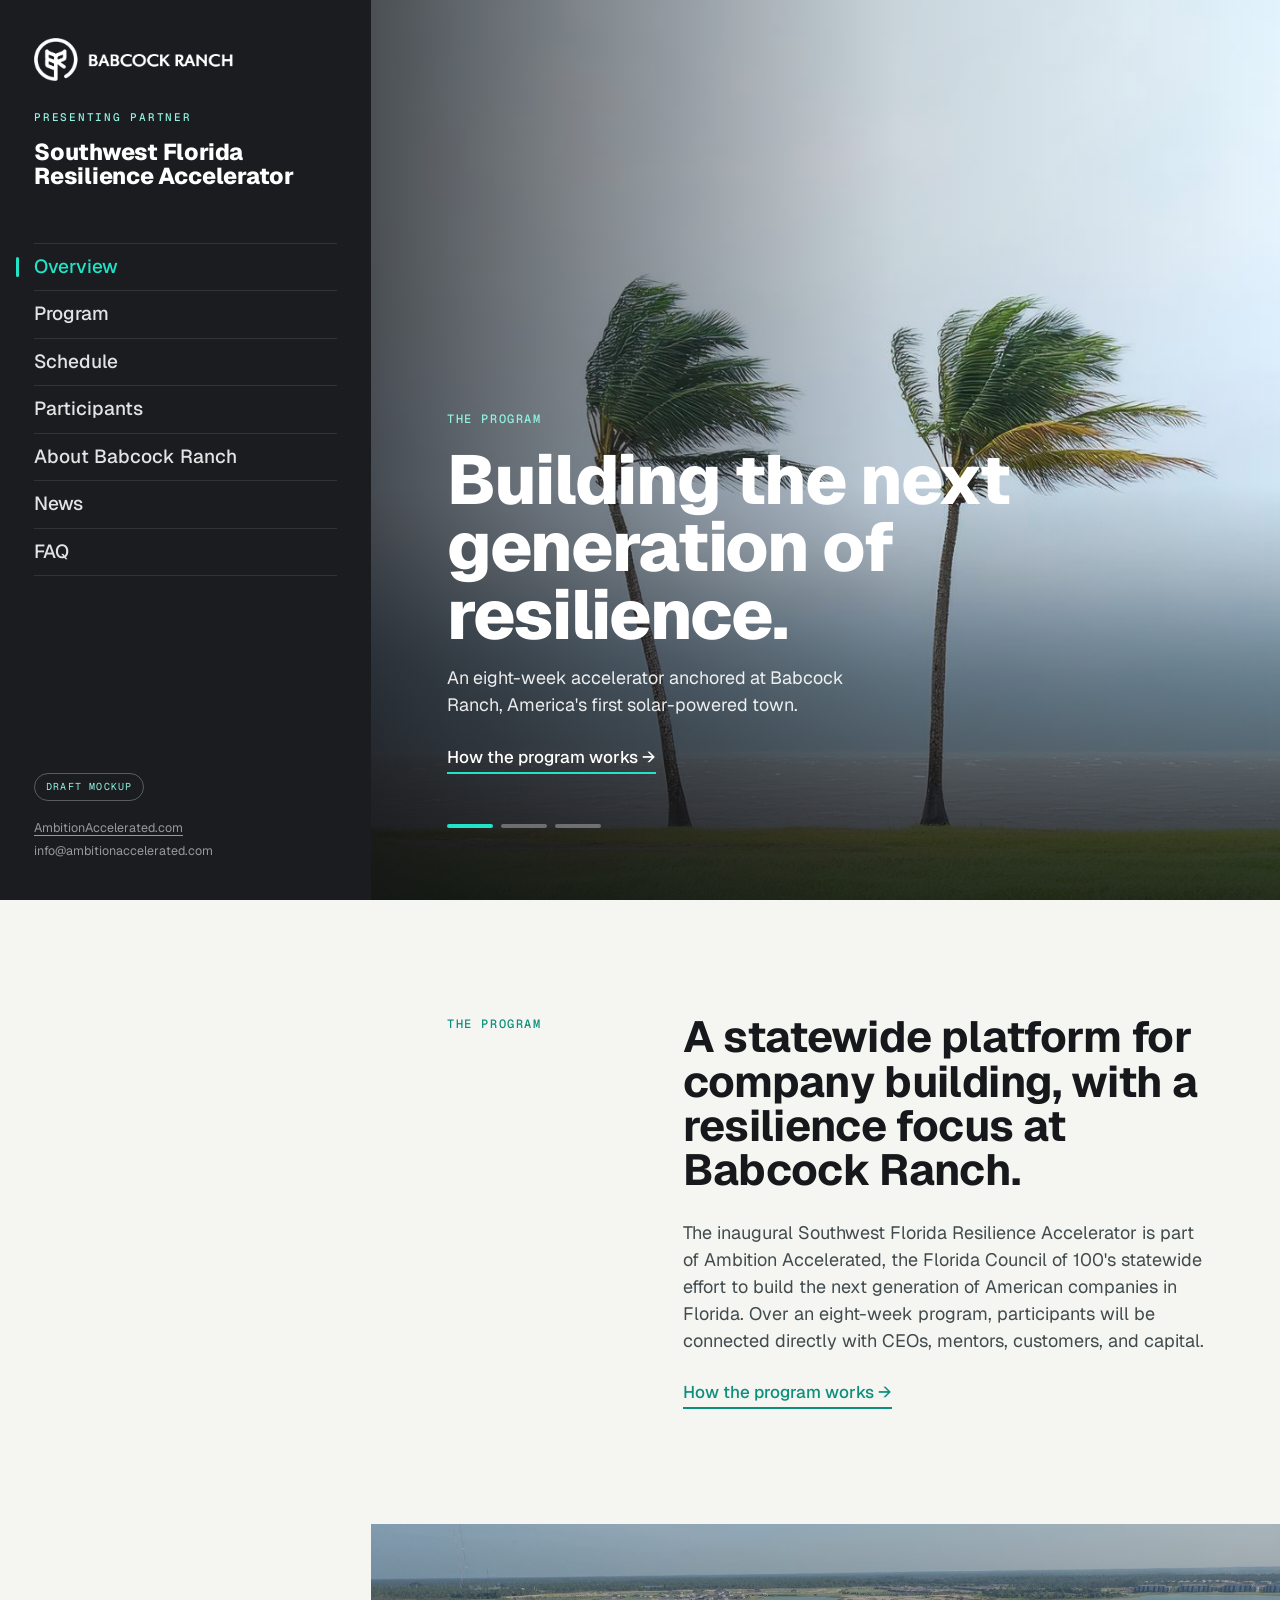
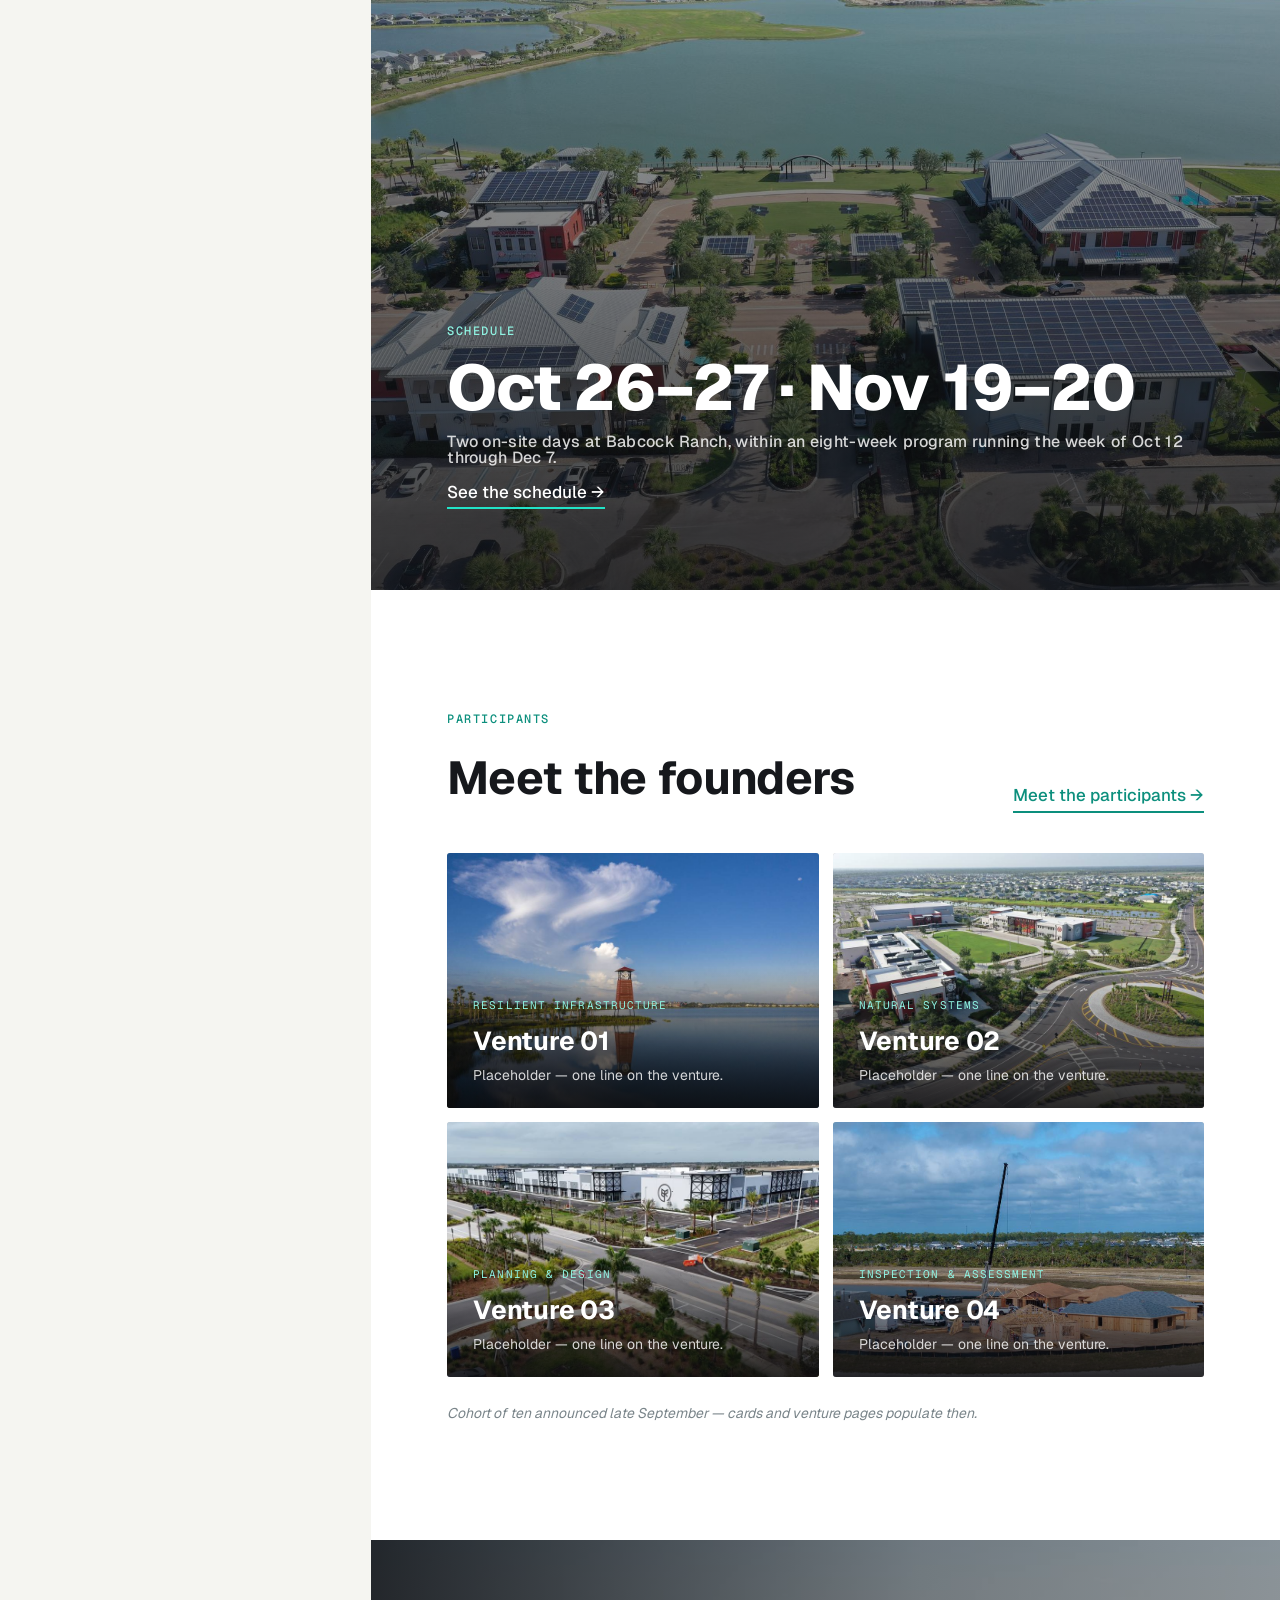
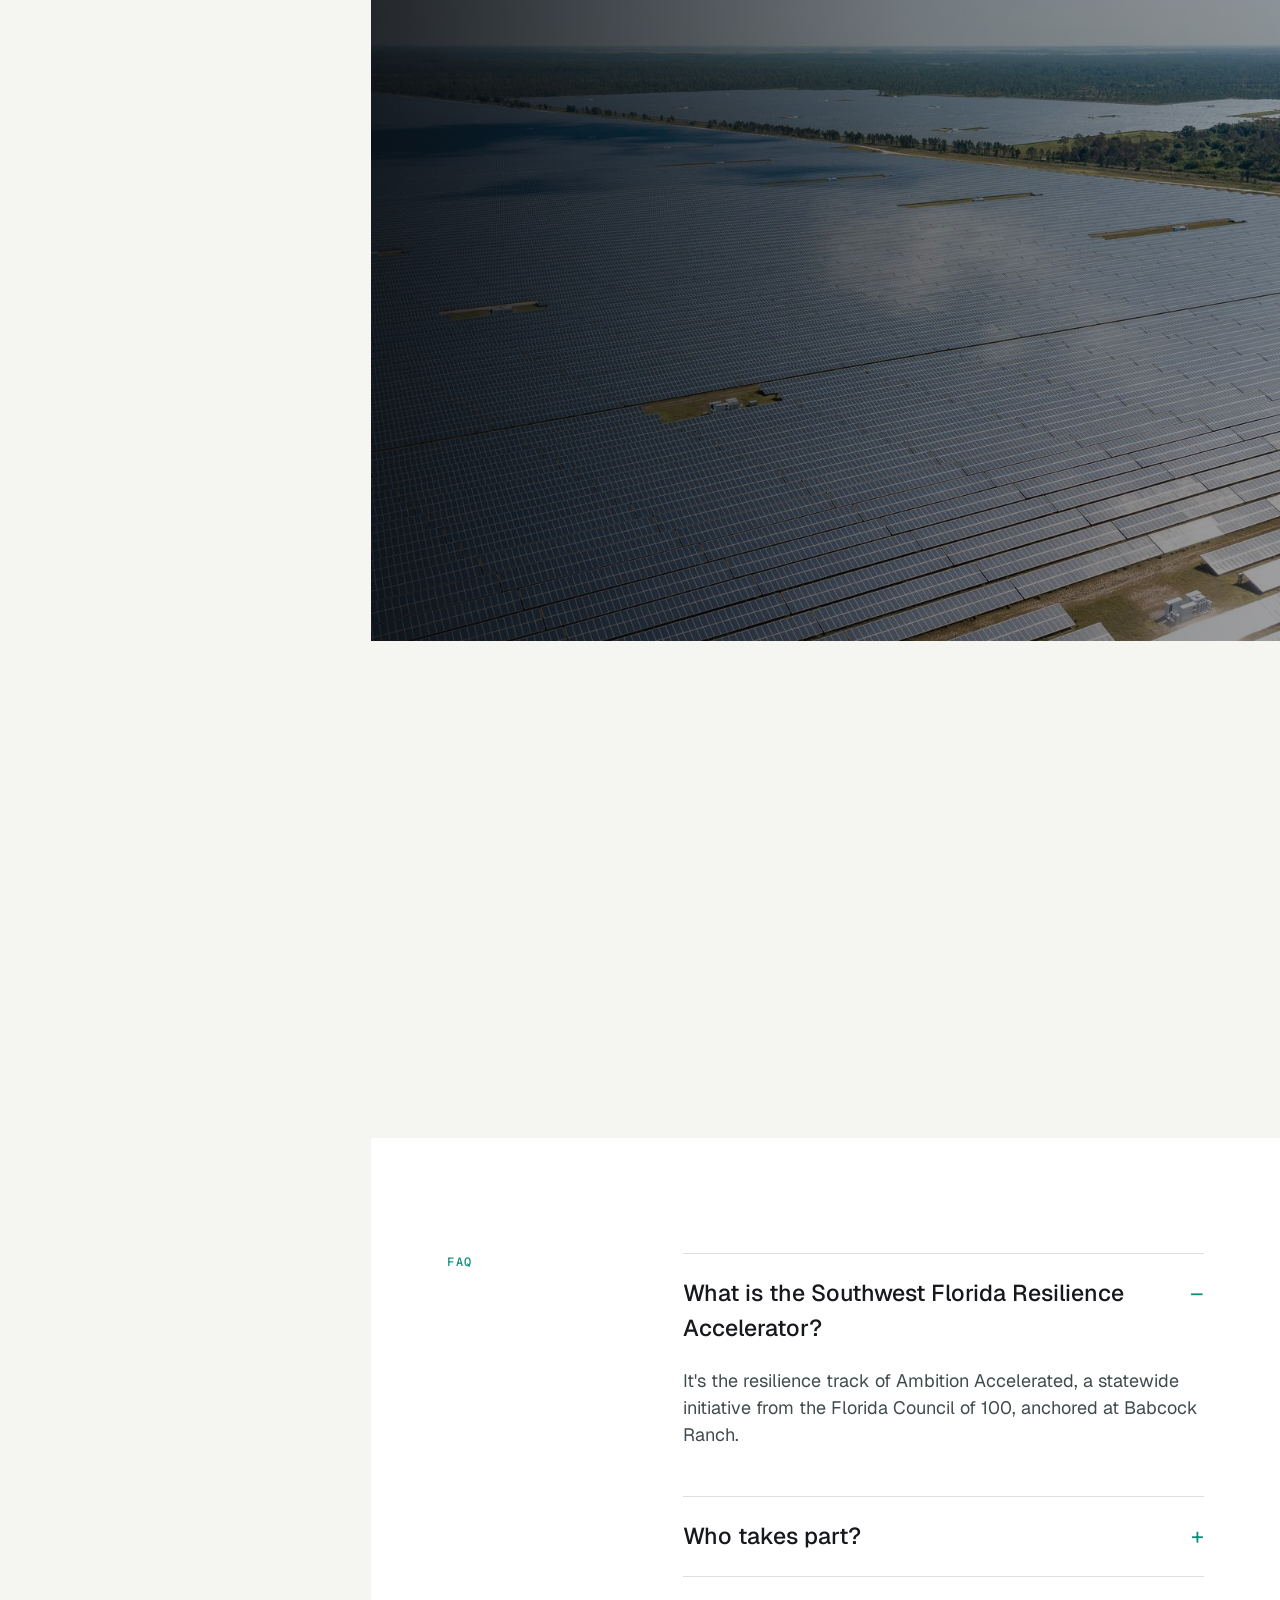
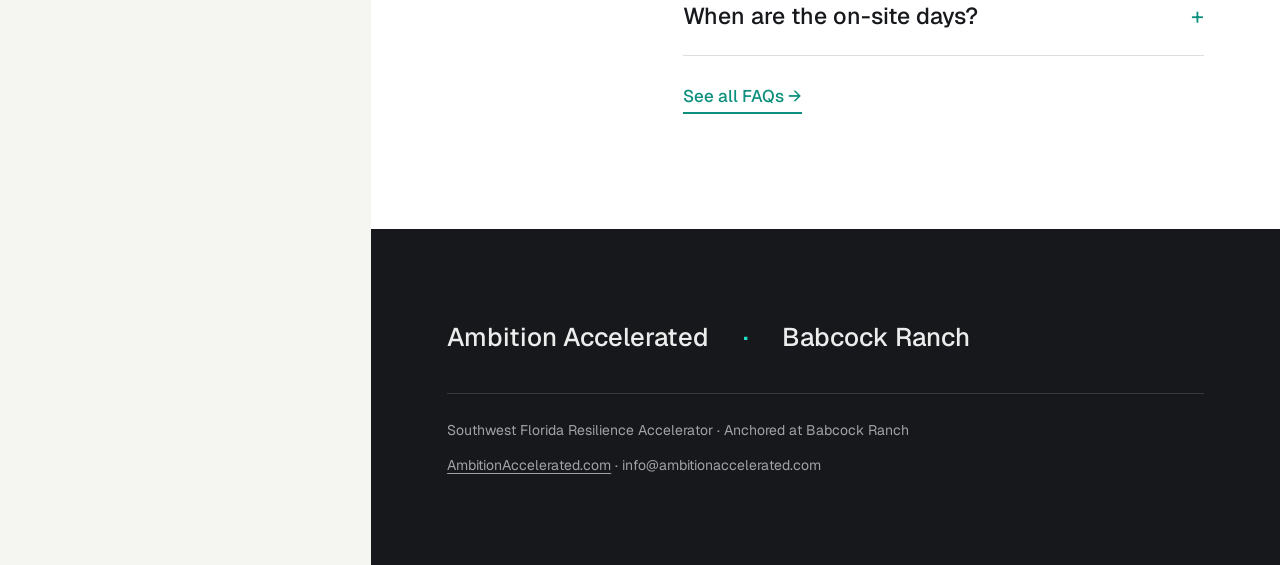
==== index.html @ 56cca3c6 "first draft" ====
<!DOCTYPE html>
<html lang="en">
<head>
<meta charset="UTF-8">
<meta name="viewport" content="width=device-width, initial-scale=1.0">
<title>Resilience Accelerator — Home (Draft Mockup)</title>
<link rel="preconnect" href="https://fonts.googleapis.com">
<link rel="preconnect" href="https://fonts.gstatic.com" crossorigin>
<link href="https://fonts.googleapis.com/css2?family=Geist:wght@400;500;600;700;800&family=Geist+Mono:wght@400;500&display=swap" rel="stylesheet">
<style>
:root{
  --graphite:#1a1c20; --deep:#0e0f12; --paper:#f5f5f1; --ink:#16181c;
  --aqua:#22e3c7; --aqua-2:#8ff3e2; --aqua-ink:#0c8f7d;
  --slate:#8a93a1; --line:rgba(18,24,28,.14);
  --rail:clamp(288px, 29vw, 400px);
  --display:'Geist', sans-serif;
  --body:'Geist', sans-serif;
  --mono:'Geist Mono', monospace;
}
*{box-sizing:border-box;margin:0;padding:0}
html{scroll-behavior:smooth}
body{font-family:var(--body);color:var(--ink);background:var(--paper);-webkit-font-smoothing:antialiased;line-height:1.5}
a{color:inherit}
img{display:block;width:100%;height:100%;object-fit:cover}

/* ---------- SIDEBAR ---------- */
.rail{position:fixed;top:0;left:0;width:var(--rail);height:100vh;background:var(--graphite);color:#fff;
  display:flex;flex-direction:column;padding:38px 34px;z-index:20}
.brand .logo{width:200px;height:auto;object-fit:contain}
.brand .partner{font-family:var(--mono);font-size:11px;letter-spacing:.16em;text-transform:uppercase;color:var(--aqua-2);margin-top:28px;font-weight:500}
.brand h1{font-family:var(--display);font-weight:800;font-size:23px;line-height:1.06;letter-spacing:-.01em;margin-top:14px}
.hamburger{display:none}
nav{margin-top:54px}
nav a{position:relative;display:block;font-family:var(--display);font-weight:500;font-size:19px;padding:9px 0;color:rgba(255,255,255,.88);
  text-decoration:none;border-bottom:1px solid rgba(255,255,255,.1);transition:color .2s}
nav a:first-child{border-top:1px solid rgba(255,255,255,.1)}
nav a:hover{color:#fff}
nav a.active{color:var(--aqua)}
nav a.active::before{content:"";position:absolute;left:-18px;top:50%;transform:translateY(-50%);width:3px;height:20px;background:var(--aqua);border-radius:2px}
.rail-foot{margin-top:auto;font-size:12.5px;color:rgba(255,255,255,.55);line-height:1.8}
.rail-foot a{text-decoration:underline;text-underline-offset:3px}
.draft{display:inline-block;margin-bottom:16px;font-family:var(--mono);font-size:10px;letter-spacing:.12em;text-transform:uppercase;
  color:var(--aqua-2);border:1px solid rgba(255,255,255,.28);border-radius:100px;padding:4px 11px}

/* ---------- MAIN ---------- */
main{margin-left:var(--rail)}
section{position:relative}
.eyebrow{font-family:var(--mono);font-size:12px;letter-spacing:.13em;text-transform:uppercase;font-weight:500;color:var(--aqua-ink)}
.arrowlink{display:inline-block;font-family:var(--display);font-weight:500;font-size:17px;text-decoration:none;
  border-bottom:2px solid currentColor;padding-bottom:2px;color:var(--aqua-ink)}
.arrowlink:hover{opacity:.7}
.pad{padding:clamp(64px,9vw,130px) min(8vw,76px)}
.reveal{opacity:0;transform:translateY(18px);transition:opacity .7s ease,transform .7s ease}
.reveal.seen{opacity:1;transform:none}

/* ---------- HERO ---------- */
.hero{height:100vh;min-height:600px;position:relative;overflow:hidden;background:var(--deep)}
.slide{position:absolute;inset:0;opacity:0;transition:opacity 1.1s ease}
.slide.on{opacity:1}
.slide .ph{position:absolute;inset:0}
.slide .ph::after{content:"";position:absolute;inset:0;background:
  linear-gradient(90deg, rgba(14,15,18,.72), rgba(14,15,18,.15) 58%, transparent),
  linear-gradient(0deg, rgba(14,15,18,.78), transparent 46%)}
.slide .copy{position:absolute;left:min(8vw,76px);bottom:14vh;max-width:640px;color:#fff;z-index:2}
.slide .copy .eyebrow{color:var(--aqua-2)}
.slide h2{font-family:var(--display);font-weight:800;font-size:clamp(38px,5.4vw,74px);line-height:.98;letter-spacing:-.02em;margin:16px 0 16px}
.slide p{font-size:clamp(16px,1.4vw,20px);color:rgba(255,255,255,.9);max-width:440px;margin-bottom:26px}
.slide .copy .arrowlink{color:#fff;border-color:var(--aqua)}
.hero .bars{position:absolute;left:min(8vw,76px);bottom:8vh;display:flex;gap:8px;z-index:3}
.hero .bars button{width:46px;height:4px;border:0;padding:0;cursor:pointer;background:rgba(255,255,255,.32);border-radius:2px;overflow:hidden}
.hero .bars button span{display:block;height:100%;width:0;background:var(--aqua)}
.hero .bars button.on span{width:100%;transition:width 6s linear}

/* ---------- STATEMENT ---------- */
.statement{display:grid;grid-template-columns:minmax(140px,.9fr) 2.4fr;gap:40px}
.statement h3{font-family:var(--display);font-weight:700;font-size:clamp(28px,3.4vw,50px);line-height:1.02;letter-spacing:-.015em}
.statement .body{max-width:600px}
.statement .body p{font-size:18px;color:#414b4e;margin:0 0 26px}

/* ---------- ON-SITE BAND ---------- */
.band{height:74vh;min-height:460px;position:relative;overflow:hidden;display:flex;align-items:flex-end}
.band .ph{position:absolute;inset:0}
.band .ph::after{content:"";position:absolute;inset:0;background:linear-gradient(0deg,rgba(14,15,18,.82),rgba(14,15,18,.28))}
.band .inner{position:relative;z-index:2;color:#fff;padding:0 min(8vw,76px) 9vh}
.band .eyebrow{color:var(--aqua-2)}
.band .dates{font-family:var(--display);font-weight:800;font-size:clamp(34px,5vw,68px);letter-spacing:-.02em;line-height:1;margin:14px 0 14px}
.band .dates small{display:block;font-family:var(--body);font-weight:500;font-size:16px;letter-spacing:.02em;color:rgba(255,255,255,.82);margin-top:14px}
.band .arrowlink{color:#fff;border-color:var(--aqua)}

/* ---------- COHORT ---------- */
.cohort{background:#fff}
.head-row{display:flex;justify-content:space-between;align-items:flex-end;flex-wrap:wrap;gap:16px;margin-bottom:40px}
.head-row h3{font-family:var(--display);font-weight:700;font-size:clamp(30px,3.6vw,52px);letter-spacing:-.015em}
.grid{display:grid;grid-template-columns:1fr 1fr;gap:14px}
.card{position:relative;aspect-ratio:16/11;overflow:hidden;border-radius:3px;background:#ccc}
.card .ph{position:absolute;inset:0;transition:transform .6s ease}
.card:hover .ph{transform:scale(1.04)}
.card::after{content:"";position:absolute;inset:0;background:linear-gradient(0deg,rgba(10,11,14,.85),transparent 55%)}
.card .c{position:absolute;left:26px;bottom:22px;right:26px;color:#fff;z-index:2}
.card .c .tag{font-family:var(--mono);font-size:11px;letter-spacing:.1em;text-transform:uppercase;color:var(--aqua-2)}
.card .c h4{font-family:var(--display);font-weight:700;font-size:26px;letter-spacing:-.01em;margin:6px 0 4px}
.card .c p{font-size:14px;color:rgba(255,255,255,.82)}
.note{margin-top:26px;font-size:14px;color:#7a858a;font-style:italic}

/* ---------- ABOUT (image-backed, distinct from sidebar) ---------- */
.about{position:relative;overflow:hidden;color:#fff}
.about .ph{position:absolute;inset:0}
.about .ph::after{content:"";position:absolute;inset:0;background:
  linear-gradient(90deg,rgba(10,11,14,.86),rgba(10,11,14,.5) 60%,rgba(10,11,14,.4))}
.about .statement{position:relative;z-index:2}
.about .statement h3{color:#fff}
.about .eyebrow{color:var(--aqua-2)}
.about .body p{color:rgba(255,255,255,.9)}
.quote{border-left:3px solid var(--aqua);padding:4px 0 4px 22px;margin:6px 0 26px}
.quote p{font-family:var(--display);font-weight:500;font-size:clamp(19px,2vw,25px);line-height:1.28;color:#fff}
.quote cite{display:block;margin-top:14px;font-style:normal;font-size:13.5px;color:rgba(255,255,255,.68);letter-spacing:.02em}
.about .arrowlink{color:var(--aqua-2);border-color:var(--aqua)}

/* ---------- NEWS ---------- */
.news .feature{display:grid;grid-template-columns:1.3fr 1fr;gap:44px;align-items:center}
.news .fimg{aspect-ratio:16/10;overflow:hidden;border-radius:3px;background:#ddd}
.news h3{font-family:var(--display);font-weight:700;font-size:clamp(24px,2.6vw,38px);line-height:1.08;letter-spacing:-.01em;margin:14px 0 14px}
.news .src{font-size:13px;color:#7a858a;margin-bottom:22px}

/* ---------- FAQ ---------- */
.faq{background:#fff}
.faq .statement{align-items:start}
.faq .qs{border-top:1px solid var(--line)}
.faq details{border-bottom:1px solid var(--line)}
.faq summary{list-style:none;cursor:pointer;padding:22px 0;font-family:var(--display);font-weight:500;font-size:clamp(18px,1.9vw,23px);display:flex;justify-content:space-between;gap:20px}
.faq summary::-webkit-details-marker{display:none}
.faq summary::after{content:"+";color:var(--aqua-ink);font-weight:400}
.faq details[open] summary::after{content:"–"}
.faq details p{padding:0 0 22px;max-width:640px;color:#414b4e;font-size:16.5px}

/* ---------- FOOTER ---------- */
footer{background:var(--ink);color:#fff;padding:clamp(56px,7vw,90px) min(8vw,76px)}
footer .partners{display:flex;gap:14px 34px;flex-wrap:wrap;font-family:var(--display);font-weight:500;font-size:clamp(18px,2vw,26px);color:rgba(255,255,255,.92);padding-bottom:36px;border-bottom:1px solid rgba(255,255,255,.14)}
footer .partners span{color:var(--aqua)}
footer .fbot{display:flex;justify-content:space-between;flex-wrap:wrap;gap:14px;margin-top:26px;font-size:14px;color:rgba(255,255,255,.6)}
footer a{text-decoration:underline;text-underline-offset:3px}

/* ---------- RESPONSIVE ---------- */
@media (max-width:900px){
  :root{--rail:0px}
  .rail{position:sticky;width:100%;height:auto;flex-direction:row;align-items:center;justify-content:space-between;padding:14px 20px}
  .brand{display:flex;align-items:center}
  .brand .logo{width:118px}
  .brand .partner,.brand h1{display:none}
  .hamburger{display:flex;flex-direction:column;justify-content:center;gap:5px;width:44px;height:40px;background:none;border:0;cursor:pointer;padding:8px}
  .hamburger span{display:block;height:2px;width:100%;background:#fff;transition:transform .25s,opacity .2s}
  .rail.open .hamburger span:nth-child(1){transform:translateY(7px) rotate(45deg)}
  .rail.open .hamburger span:nth-child(2){opacity:0}
  .rail.open .hamburger span:nth-child(3){transform:translateY(-7px) rotate(-45deg)}
  nav{position:absolute;top:100%;left:0;right:0;margin:0;background:var(--graphite);
    display:flex;flex-direction:column;padding:0 20px;max-height:0;overflow:hidden;transition:max-height .32s ease}
  .rail.open nav{max-height:80vh;padding:6px 20px 20px}
  nav a{font-size:17px}
  .rail-foot{display:none}
  main{margin-left:0}
  .statement{grid-template-columns:1fr;gap:18px}
  .grid{grid-template-columns:1fr}
  .news .feature{grid-template-columns:1fr;gap:22px}
  .hero{height:82vh}
}
@media (prefers-reduced-motion:reduce){
  .slide{transition:none}.hero .bars button.on span{transition:none;width:100%}.reveal{transition:none}
}
</style>
</head>
<body>

<aside class="rail" id="rail">
  <div class="brand">
    <img class="logo" src="img/babcock-white.png" alt="Babcock Ranch">
    <div class="partner">Presenting Partner</div>
    <h1>Southwest&nbsp;Florida<br>Resilience&nbsp;Accelerator</h1>
  </div>
  <button class="hamburger" id="burger" aria-label="Menu" aria-expanded="false"><span></span><span></span><span></span></button>
  <nav id="nav">
    <a href="#" class="active">Overview</a>
    <a href="#program">Program</a>
    <a href="#schedule">Schedule</a>
    <a href="#cohort">Participants</a>
    <a href="#about">About Babcock Ranch</a>
    <a href="#news">News</a>
    <a href="#faq">FAQ</a>
  </nav>
  <div class="rail-foot">
    <span class="draft">Draft mockup</span><br>
    <a href="https://ambitionaccelerated.com/southwest">AmbitionAccelerated.com</a><br>
    info@ambitionaccelerated.com
  </div>
</aside>

<main>
  <section class="hero" id="hero">
    <div class="slide on">
      <div class="ph"><img src="img/hero-1.jpg" alt="Palm trees bending in storm winds on the Florida coast" style="object-position:center 42%"></div>
      <div class="copy"><span class="eyebrow">The Program</span><h2>Building the next generation of resilience.</h2><p>An eight-week accelerator anchored at Babcock Ranch, America's first solar-powered town.</p><a class="arrowlink" href="#program">How the program works →</a></div>
    </div>
    <div class="slide">
      <div class="ph"><img src="img/hero-2.jpg" alt="Mangrove roots above and below the waterline"></div>
      <div class="copy"><span class="eyebrow">On-Site Days</span><h2>Two days on campus.</h2><p>The cohort gathers at Babcock Ranch on October 26–27 and November 19–20, 2026.</p><a class="arrowlink" href="#schedule">See the schedule →</a></div>
    </div>
    <div class="slide">
      <div class="ph"><img src="img/hero-3.jpg" alt="A paper boat holding steady in rough water" style="object-position:center 55%"></div>
      <div class="copy"><span class="eyebrow">The Cohort</span><h2>Ten founders. One mission.</h2><p>Meet the inaugural class building climate-resilience solutions.</p><a class="arrowlink" href="#cohort">Meet the participants →</a></div>
    </div>
    <div class="bars"><button data-i="0" class="on"><span></span></button><button data-i="1"><span></span></button><button data-i="2"><span></span></button></div>
  </section>

  <section class="pad" id="program">
    <div class="statement reveal">
      <span class="eyebrow">The Program</span>
      <div class="body">
        <h3>A statewide platform for company building, with a resilience focus at Babcock Ranch.</h3>
        <p style="margin-top:26px">The inaugural Southwest Florida Resilience Accelerator is part of Ambition Accelerated, the Florida Council of 100's statewide effort to build the next generation of American companies in Florida. Over an eight-week program, participants will be connected directly with CEOs, mentors, customers, and capital.</p>
        <a class="arrowlink" href="#">How the program works →</a>
      </div>
    </div>
  </section>

  <section class="band" id="schedule">
    <div class="ph"><img src="img/band.jpg" alt="Founders Square at Babcock Ranch"></div>
    <div class="inner reveal">
      <span class="eyebrow">Schedule</span>
      <div class="dates">Oct 26–27 · Nov 19–20<small>Two on-site days at Babcock Ranch, within an eight-week program running the week of Oct 12 through Dec 7.</small></div>
      <a class="arrowlink" href="#">See the schedule →</a>
    </div>
  </section>

  <section class="pad cohort" id="cohort">
    <div class="head-row reveal">
      <div><span class="eyebrow">Participants</span><h3 style="margin-top:14px">Meet the founders</h3></div>
      <a class="arrowlink" href="#">Meet the participants →</a>
    </div>
    <div class="grid reveal">
      <div class="card"><div class="ph"><img src="img/card-1.jpg" alt=""></div><div class="c"><span class="tag">Resilient Infrastructure</span><h4>Venture 01</h4><p>Placeholder — one line on the venture.</p></div></div>
      <div class="card"><div class="ph"><img src="img/card-2.jpg" alt=""></div><div class="c"><span class="tag">Natural Systems</span><h4>Venture 02</h4><p>Placeholder — one line on the venture.</p></div></div>
      <div class="card"><div class="ph"><img src="img/card-3.jpg" alt=""></div><div class="c"><span class="tag">Planning & Design</span><h4>Venture 03</h4><p>Placeholder — one line on the venture.</p></div></div>
      <div class="card"><div class="ph"><img src="img/card-4.jpg" alt=""></div><div class="c"><span class="tag">Inspection & Assessment</span><h4>Venture 04</h4><p>Placeholder — one line on the venture.</p></div></div>
    </div>
    <p class="note">Cohort of ten announced late September — cards and venture pages populate then.</p>
  </section>

  <section class="pad about" id="about">
    <div class="ph"><img src="img/about.jpg" alt="Babcock Ranch solar field"></div>
    <div class="statement reveal">
      <span class="eyebrow">About Babcock Ranch</span>
      <div class="body">
        <h3>Resilience is how we build.</h3>
        <p style="margin-top:26px">America's first solar-powered town and a nationally recognized leader in climate-resilient development, Babcock Ranch is a living laboratory where innovators pilot, test, and scale real-world solutions.</p>
        <div class="quote">
          <p>Anchoring the new Southwest Florida Resilience Accelerator at Babcock Ranch underscores our vision to be the most sustainable, innovative, and resilient town in America.</p>
          <cite>Lucienne Pears, VP of Economic and Business Development, Kitson &amp; Partners</cite>
        </div>
        <a class="arrowlink" href="#">About Babcock Ranch →</a>
      </div>
    </div>
  </section>

  <section class="pad news" id="news">
    <div class="feature reveal">
      <div class="fimg"><img src="img/card-2.jpg" alt=""></div>
      <div>
        <span class="eyebrow">News</span>
        <h3>Coverage of the program and its founders lands here.</h3>
        <div class="src">Placeholder headline · Outlet · Date</div>
        <a class="arrowlink" href="#">Read the latest →</a>
      </div>
    </div>
  </section>

  <section class="pad faq" id="faq">
    <div class="statement reveal">
      <span class="eyebrow">FAQ</span>
      <div class="body">
        <div class="qs">
          <details open><summary>What is the Southwest Florida Resilience Accelerator?</summary><p>It's the resilience track of Ambition Accelerated, a statewide initiative from the Florida Council of 100, anchored at Babcock Ranch.</p></details>
          <details><summary>Who takes part?</summary><p>Ten selected founders make up the inaugural cohort, building climate-resilience technologies and solutions.</p></details>
          <details><summary>When are the on-site days?</summary><p>Two on-site sessions at Babcock Ranch: October 26–27 and November 19–20, 2026.</p></details>
        </div>
        <a class="arrowlink" href="#" style="margin-top:28px">See all FAQs →</a>
      </div>
    </div>
  </section>

  <footer>
    <div class="partners">Ambition Accelerated <span>·</span> Babcock Ranch</div>
    <div class="fbot">
      <div>Southwest Florida Resilience Accelerator · Anchored at Babcock Ranch</div>
      <div><a href="https://ambitionaccelerated.com/southwest">AmbitionAccelerated.com</a> · info@ambitionaccelerated.com</div>
    </div>
  </footer>
</main>

<script>
(function(){
  const slides=[...document.querySelectorAll('.hero .slide')];
  const bars=[...document.querySelectorAll('.hero .bars button')];
  let i=0, timer;
  const reduce=window.matchMedia('(prefers-reduced-motion:reduce)').matches;
  function go(n){slides[i].classList.remove('on');bars[i].classList.remove('on');i=(n+slides.length)%slides.length;slides[i].classList.add('on');bars[i].classList.add('on');}
  function loop(){if(reduce)return;clearInterval(timer);timer=setInterval(()=>go(i+1),6000);}
  bars.forEach(b=>b.addEventListener('click',()=>{go(+b.dataset.i);loop();}));
  loop();
})();
(function(){
  const els=[...document.querySelectorAll('.reveal')];
  if(!('IntersectionObserver' in window)){els.forEach(e=>e.classList.add('seen'));return;}
  const io=new IntersectionObserver((ents)=>{ents.forEach(e=>{if(e.isIntersecting){e.target.classList.add('seen');io.unobserve(e.target);}})},{threshold:.14});
  els.forEach(e=>io.observe(e));
})();
(function(){
  const rail=document.getElementById('rail'), burger=document.getElementById('burger');
  burger.addEventListener('click',()=>{const o=rail.classList.toggle('open');burger.setAttribute('aria-expanded',o);});
  document.getElementById('nav').addEventListener('click',e=>{if(e.target.tagName==='A')rail.classList.remove('open');});
})();
(function(){
  const links=[...document.querySelectorAll('nav a')];
  const map=links.filter(a=>a.getAttribute('href').length>1&&a.getAttribute('href').startsWith('#')).map(a=>({a,sec:document.querySelector(a.getAttribute('href'))})).filter(x=>x.sec);
  const home=links[0];
  window.addEventListener('scroll',()=>{const y=window.scrollY+window.innerHeight*.35;let cur=null;map.forEach(x=>{if(x.sec.offsetTop<=y)cur=x.a;});links.forEach(l=>l.classList.remove('active'));(cur||home).classList.add('active');},{passive:true});
})();
</script>
</body>
</html>
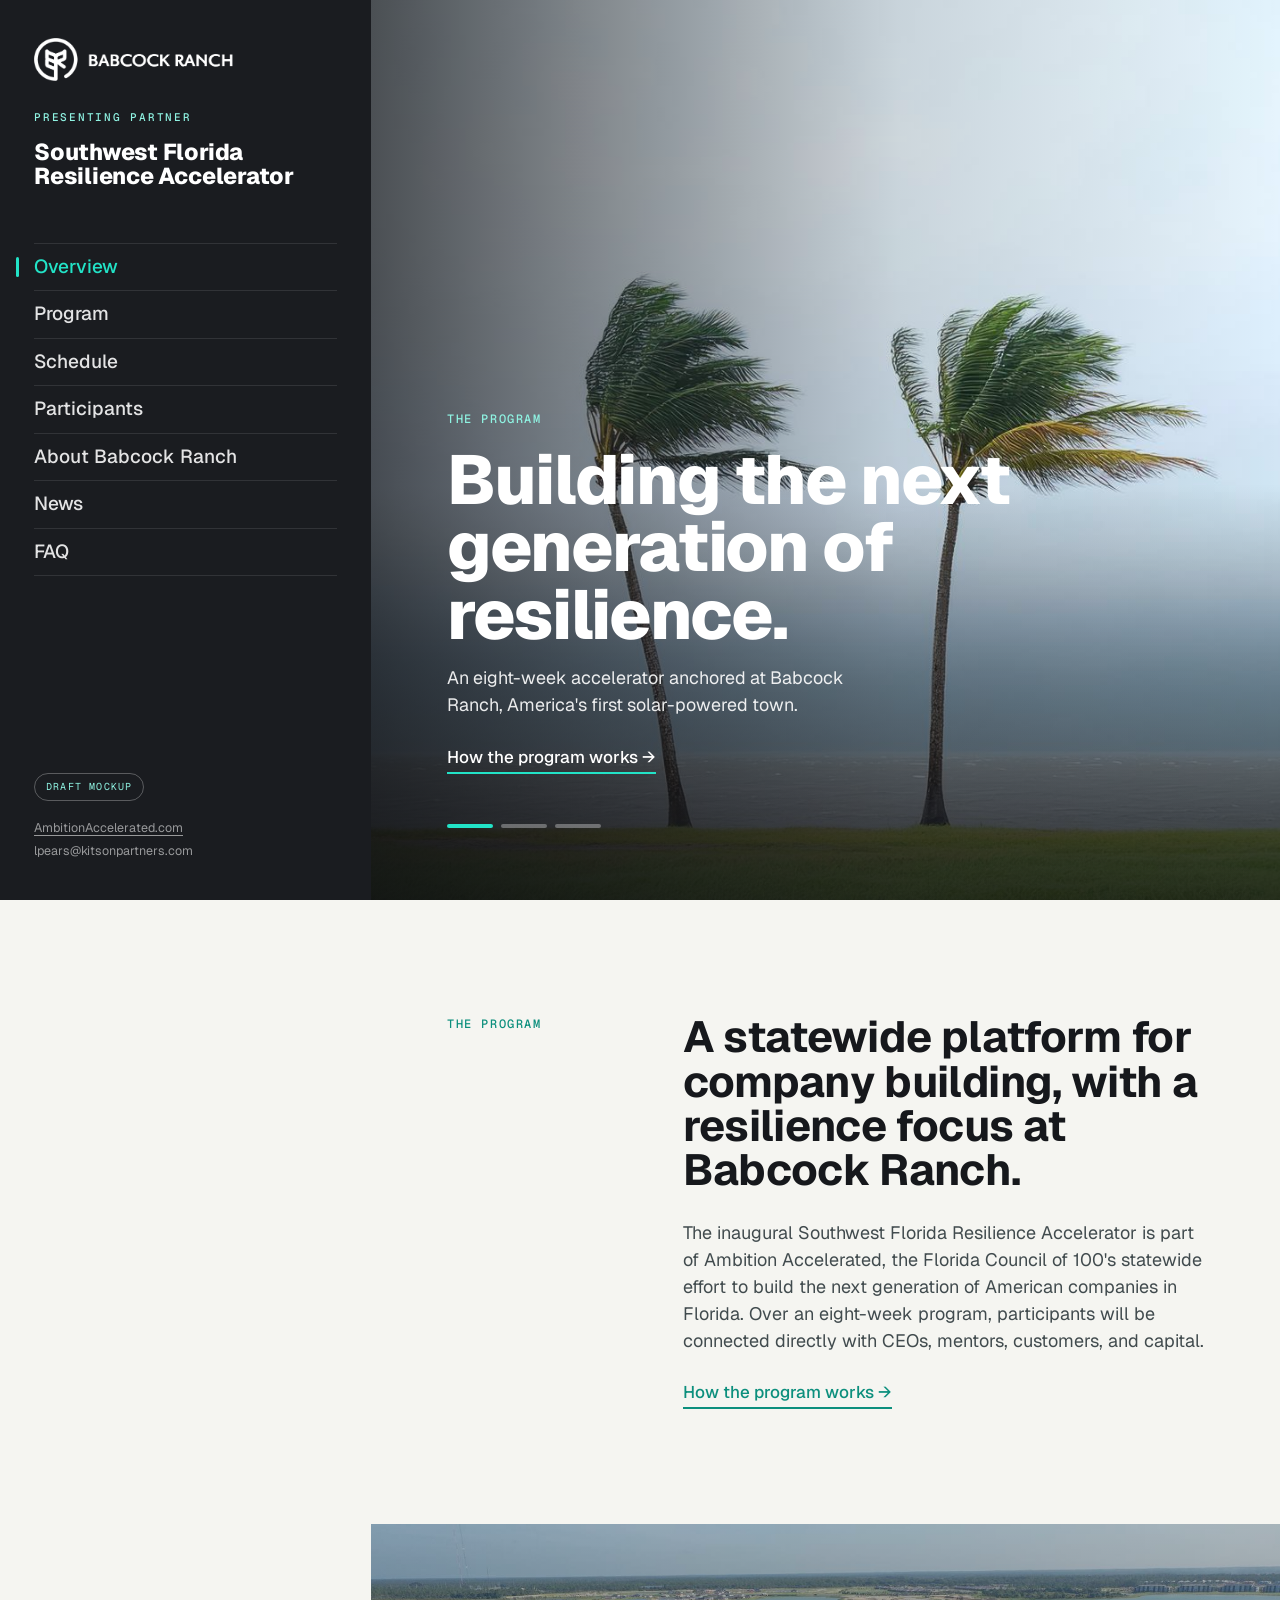
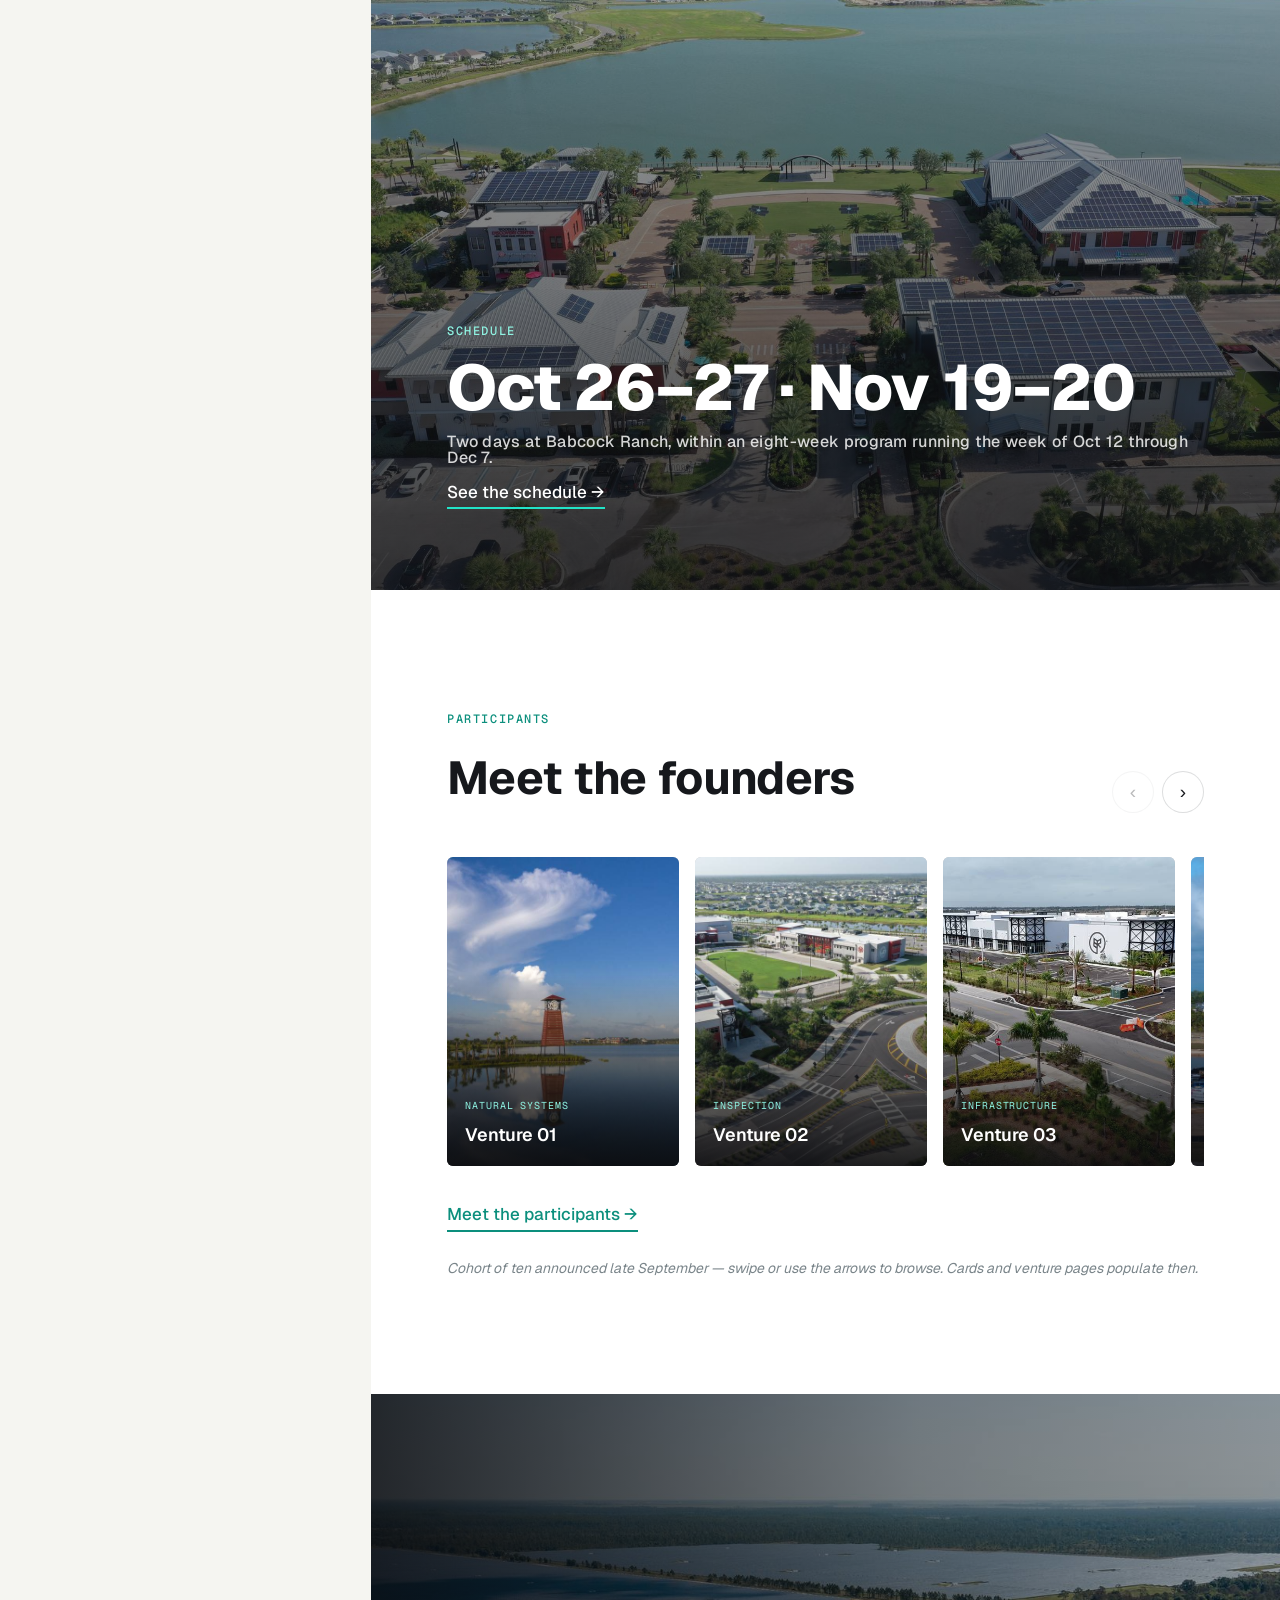
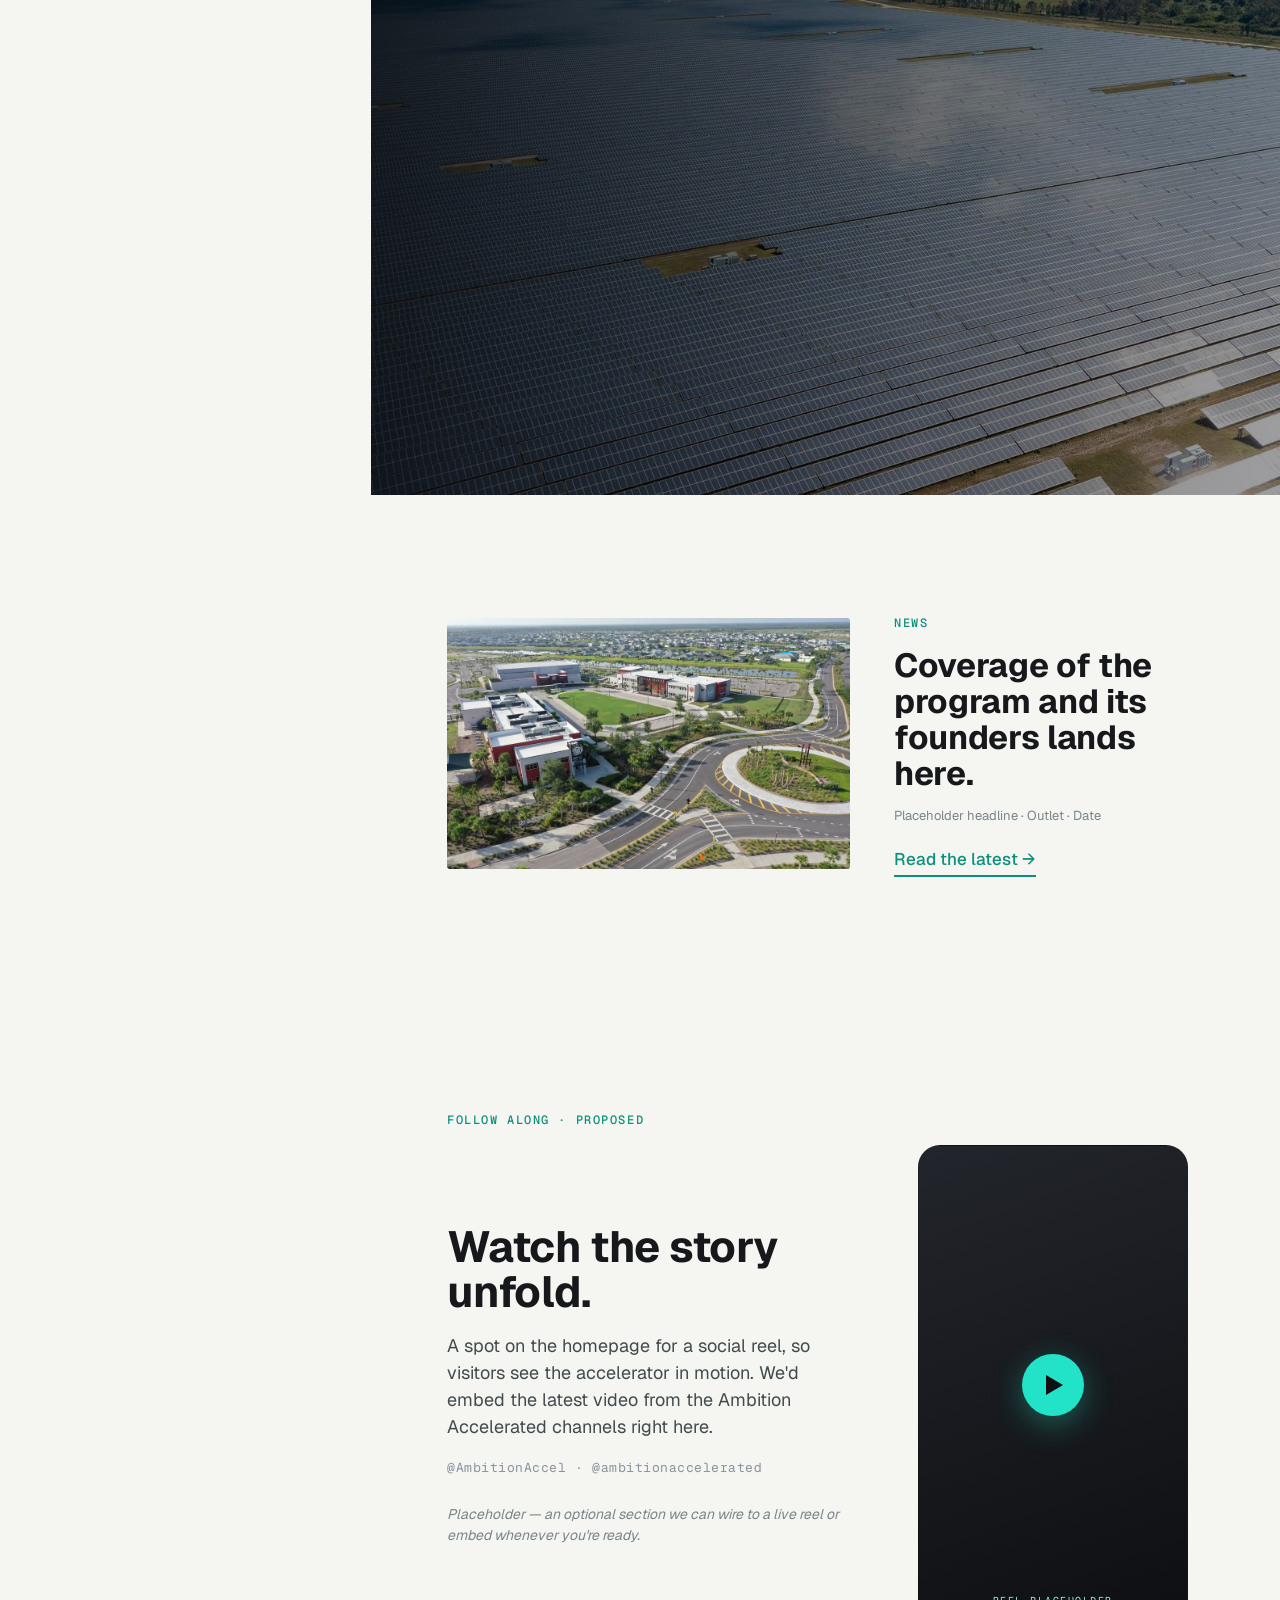
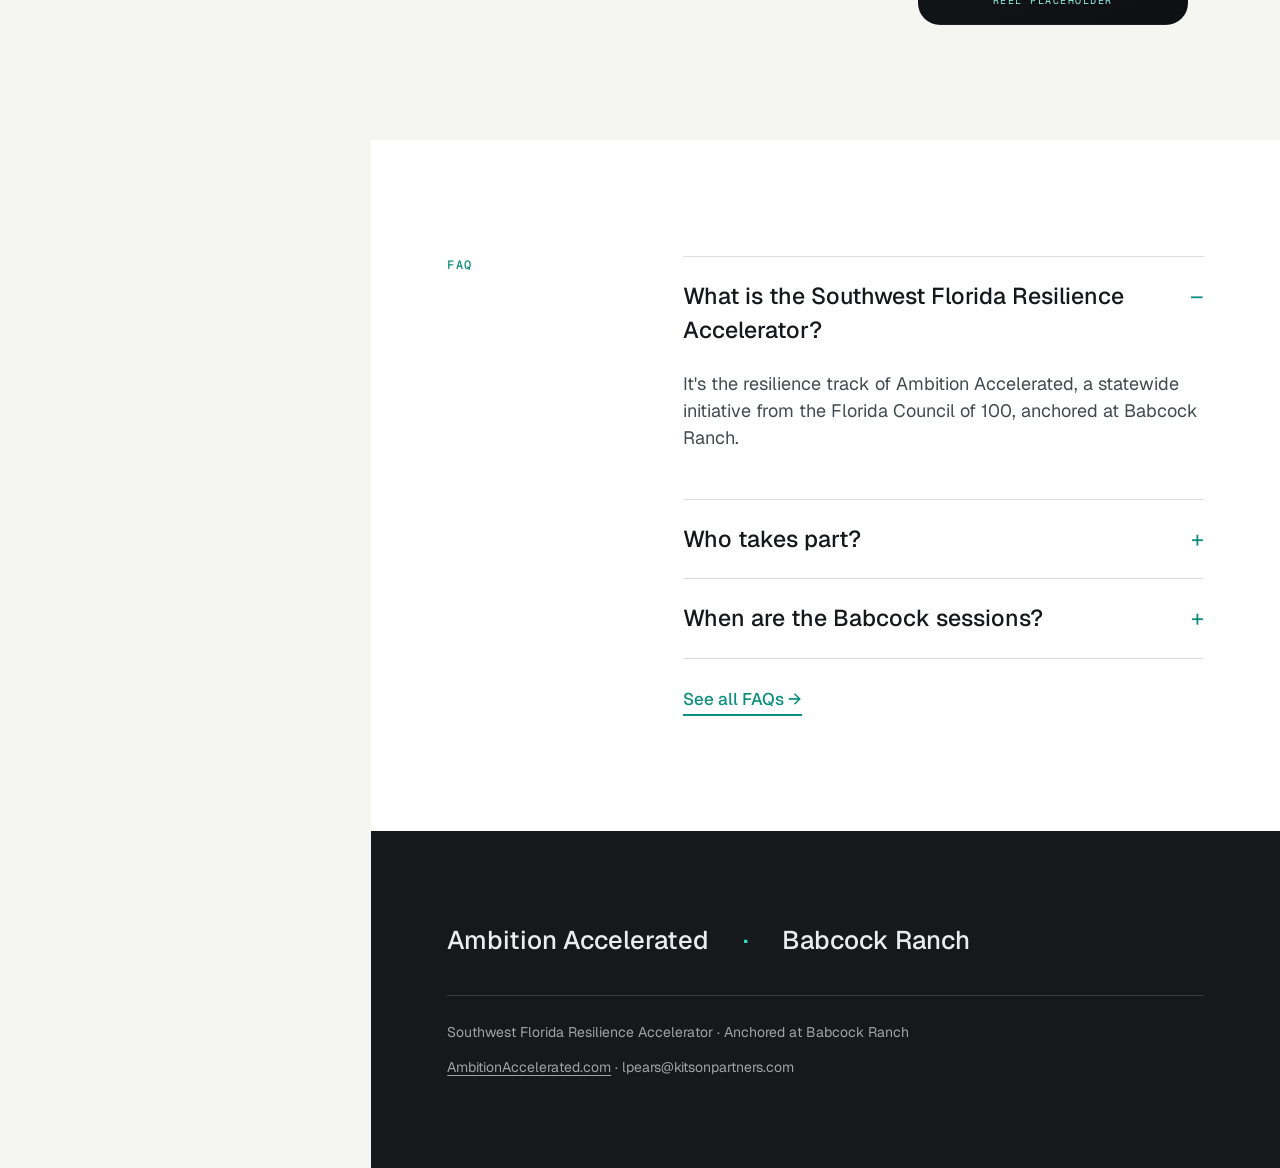
==== commit 5e6c2d26: "added new page" ====
--- a/index.html
+++ b/index.html
@@ -3,170 +3,11 @@
 <head>
 <meta charset="UTF-8">
 <meta name="viewport" content="width=device-width, initial-scale=1.0">
-<title>Resilience Accelerator — Home (Draft Mockup)</title>
+<title>Southwest Florida Resilience Accelerator</title>
 <link rel="preconnect" href="https://fonts.googleapis.com">
 <link rel="preconnect" href="https://fonts.gstatic.com" crossorigin>
 <link href="https://fonts.googleapis.com/css2?family=Geist:wght@400;500;600;700;800&family=Geist+Mono:wght@400;500&display=swap" rel="stylesheet">
-<style>
-:root{
-  --graphite:#1a1c20; --deep:#0e0f12; --paper:#f5f5f1; --ink:#16181c;
-  --aqua:#22e3c7; --aqua-2:#8ff3e2; --aqua-ink:#0c8f7d;
-  --slate:#8a93a1; --line:rgba(18,24,28,.14);
-  --rail:clamp(288px, 29vw, 400px);
-  --display:'Geist', sans-serif;
-  --body:'Geist', sans-serif;
-  --mono:'Geist Mono', monospace;
-}
-*{box-sizing:border-box;margin:0;padding:0}
-html{scroll-behavior:smooth}
-body{font-family:var(--body);color:var(--ink);background:var(--paper);-webkit-font-smoothing:antialiased;line-height:1.5}
-a{color:inherit}
-img{display:block;width:100%;height:100%;object-fit:cover}
-
-/* ---------- SIDEBAR ---------- */
-.rail{position:fixed;top:0;left:0;width:var(--rail);height:100vh;background:var(--graphite);color:#fff;
-  display:flex;flex-direction:column;padding:38px 34px;z-index:20}
-.brand .logo{width:200px;height:auto;object-fit:contain}
-.brand .partner{font-family:var(--mono);font-size:11px;letter-spacing:.16em;text-transform:uppercase;color:var(--aqua-2);margin-top:28px;font-weight:500}
-.brand h1{font-family:var(--display);font-weight:800;font-size:23px;line-height:1.06;letter-spacing:-.01em;margin-top:14px}
-.hamburger{display:none}
-nav{margin-top:54px}
-nav a{position:relative;display:block;font-family:var(--display);font-weight:500;font-size:19px;padding:9px 0;color:rgba(255,255,255,.88);
-  text-decoration:none;border-bottom:1px solid rgba(255,255,255,.1);transition:color .2s}
-nav a:first-child{border-top:1px solid rgba(255,255,255,.1)}
-nav a:hover{color:#fff}
-nav a.active{color:var(--aqua)}
-nav a.active::before{content:"";position:absolute;left:-18px;top:50%;transform:translateY(-50%);width:3px;height:20px;background:var(--aqua);border-radius:2px}
-.rail-foot{margin-top:auto;font-size:12.5px;color:rgba(255,255,255,.55);line-height:1.8}
-.rail-foot a{text-decoration:underline;text-underline-offset:3px}
-.draft{display:inline-block;margin-bottom:16px;font-family:var(--mono);font-size:10px;letter-spacing:.12em;text-transform:uppercase;
-  color:var(--aqua-2);border:1px solid rgba(255,255,255,.28);border-radius:100px;padding:4px 11px}
-
-/* ---------- MAIN ---------- */
-main{margin-left:var(--rail)}
-section{position:relative}
-.eyebrow{font-family:var(--mono);font-size:12px;letter-spacing:.13em;text-transform:uppercase;font-weight:500;color:var(--aqua-ink)}
-.arrowlink{display:inline-block;font-family:var(--display);font-weight:500;font-size:17px;text-decoration:none;
-  border-bottom:2px solid currentColor;padding-bottom:2px;color:var(--aqua-ink)}
-.arrowlink:hover{opacity:.7}
-.pad{padding:clamp(64px,9vw,130px) min(8vw,76px)}
-.reveal{opacity:0;transform:translateY(18px);transition:opacity .7s ease,transform .7s ease}
-.reveal.seen{opacity:1;transform:none}
-
-/* ---------- HERO ---------- */
-.hero{height:100vh;min-height:600px;position:relative;overflow:hidden;background:var(--deep)}
-.slide{position:absolute;inset:0;opacity:0;transition:opacity 1.1s ease}
-.slide.on{opacity:1}
-.slide .ph{position:absolute;inset:0}
-.slide .ph::after{content:"";position:absolute;inset:0;background:
-  linear-gradient(90deg, rgba(14,15,18,.72), rgba(14,15,18,.15) 58%, transparent),
-  linear-gradient(0deg, rgba(14,15,18,.78), transparent 46%)}
-.slide .copy{position:absolute;left:min(8vw,76px);bottom:14vh;max-width:640px;color:#fff;z-index:2}
-.slide .copy .eyebrow{color:var(--aqua-2)}
-.slide h2{font-family:var(--display);font-weight:800;font-size:clamp(38px,5.4vw,74px);line-height:.98;letter-spacing:-.02em;margin:16px 0 16px}
-.slide p{font-size:clamp(16px,1.4vw,20px);color:rgba(255,255,255,.9);max-width:440px;margin-bottom:26px}
-.slide .copy .arrowlink{color:#fff;border-color:var(--aqua)}
-.hero .bars{position:absolute;left:min(8vw,76px);bottom:8vh;display:flex;gap:8px;z-index:3}
-.hero .bars button{width:46px;height:4px;border:0;padding:0;cursor:pointer;background:rgba(255,255,255,.32);border-radius:2px;overflow:hidden}
-.hero .bars button span{display:block;height:100%;width:0;background:var(--aqua)}
-.hero .bars button.on span{width:100%;transition:width 6s linear}
-
-/* ---------- STATEMENT ---------- */
-.statement{display:grid;grid-template-columns:minmax(140px,.9fr) 2.4fr;gap:40px}
-.statement h3{font-family:var(--display);font-weight:700;font-size:clamp(28px,3.4vw,50px);line-height:1.02;letter-spacing:-.015em}
-.statement .body{max-width:600px}
-.statement .body p{font-size:18px;color:#414b4e;margin:0 0 26px}
-
-/* ---------- ON-SITE BAND ---------- */
-.band{height:74vh;min-height:460px;position:relative;overflow:hidden;display:flex;align-items:flex-end}
-.band .ph{position:absolute;inset:0}
-.band .ph::after{content:"";position:absolute;inset:0;background:linear-gradient(0deg,rgba(14,15,18,.82),rgba(14,15,18,.28))}
-.band .inner{position:relative;z-index:2;color:#fff;padding:0 min(8vw,76px) 9vh}
-.band .eyebrow{color:var(--aqua-2)}
-.band .dates{font-family:var(--display);font-weight:800;font-size:clamp(34px,5vw,68px);letter-spacing:-.02em;line-height:1;margin:14px 0 14px}
-.band .dates small{display:block;font-family:var(--body);font-weight:500;font-size:16px;letter-spacing:.02em;color:rgba(255,255,255,.82);margin-top:14px}
-.band .arrowlink{color:#fff;border-color:var(--aqua)}
-
-/* ---------- COHORT ---------- */
-.cohort{background:#fff}
-.head-row{display:flex;justify-content:space-between;align-items:flex-end;flex-wrap:wrap;gap:16px;margin-bottom:40px}
-.head-row h3{font-family:var(--display);font-weight:700;font-size:clamp(30px,3.6vw,52px);letter-spacing:-.015em}
-.grid{display:grid;grid-template-columns:1fr 1fr;gap:14px}
-.card{position:relative;aspect-ratio:16/11;overflow:hidden;border-radius:3px;background:#ccc}
-.card .ph{position:absolute;inset:0;transition:transform .6s ease}
-.card:hover .ph{transform:scale(1.04)}
-.card::after{content:"";position:absolute;inset:0;background:linear-gradient(0deg,rgba(10,11,14,.85),transparent 55%)}
-.card .c{position:absolute;left:26px;bottom:22px;right:26px;color:#fff;z-index:2}
-.card .c .tag{font-family:var(--mono);font-size:11px;letter-spacing:.1em;text-transform:uppercase;color:var(--aqua-2)}
-.card .c h4{font-family:var(--display);font-weight:700;font-size:26px;letter-spacing:-.01em;margin:6px 0 4px}
-.card .c p{font-size:14px;color:rgba(255,255,255,.82)}
-.note{margin-top:26px;font-size:14px;color:#7a858a;font-style:italic}
-
-/* ---------- ABOUT (image-backed, distinct from sidebar) ---------- */
-.about{position:relative;overflow:hidden;color:#fff}
-.about .ph{position:absolute;inset:0}
-.about .ph::after{content:"";position:absolute;inset:0;background:
-  linear-gradient(90deg,rgba(10,11,14,.86),rgba(10,11,14,.5) 60%,rgba(10,11,14,.4))}
-.about .statement{position:relative;z-index:2}
-.about .statement h3{color:#fff}
-.about .eyebrow{color:var(--aqua-2)}
-.about .body p{color:rgba(255,255,255,.9)}
-.quote{border-left:3px solid var(--aqua);padding:4px 0 4px 22px;margin:6px 0 26px}
-.quote p{font-family:var(--display);font-weight:500;font-size:clamp(19px,2vw,25px);line-height:1.28;color:#fff}
-.quote cite{display:block;margin-top:14px;font-style:normal;font-size:13.5px;color:rgba(255,255,255,.68);letter-spacing:.02em}
-.about .arrowlink{color:var(--aqua-2);border-color:var(--aqua)}
-
-/* ---------- NEWS ---------- */
-.news .feature{display:grid;grid-template-columns:1.3fr 1fr;gap:44px;align-items:center}
-.news .fimg{aspect-ratio:16/10;overflow:hidden;border-radius:3px;background:#ddd}
-.news h3{font-family:var(--display);font-weight:700;font-size:clamp(24px,2.6vw,38px);line-height:1.08;letter-spacing:-.01em;margin:14px 0 14px}
-.news .src{font-size:13px;color:#7a858a;margin-bottom:22px}
-
-/* ---------- FAQ ---------- */
-.faq{background:#fff}
-.faq .statement{align-items:start}
-.faq .qs{border-top:1px solid var(--line)}
-.faq details{border-bottom:1px solid var(--line)}
-.faq summary{list-style:none;cursor:pointer;padding:22px 0;font-family:var(--display);font-weight:500;font-size:clamp(18px,1.9vw,23px);display:flex;justify-content:space-between;gap:20px}
-.faq summary::-webkit-details-marker{display:none}
-.faq summary::after{content:"+";color:var(--aqua-ink);font-weight:400}
-.faq details[open] summary::after{content:"–"}
-.faq details p{padding:0 0 22px;max-width:640px;color:#414b4e;font-size:16.5px}
-
-/* ---------- FOOTER ---------- */
-footer{background:var(--ink);color:#fff;padding:clamp(56px,7vw,90px) min(8vw,76px)}
-footer .partners{display:flex;gap:14px 34px;flex-wrap:wrap;font-family:var(--display);font-weight:500;font-size:clamp(18px,2vw,26px);color:rgba(255,255,255,.92);padding-bottom:36px;border-bottom:1px solid rgba(255,255,255,.14)}
-footer .partners span{color:var(--aqua)}
-footer .fbot{display:flex;justify-content:space-between;flex-wrap:wrap;gap:14px;margin-top:26px;font-size:14px;color:rgba(255,255,255,.6)}
-footer a{text-decoration:underline;text-underline-offset:3px}
-
-/* ---------- RESPONSIVE ---------- */
-@media (max-width:900px){
-  :root{--rail:0px}
-  .rail{position:sticky;width:100%;height:auto;flex-direction:row;align-items:center;justify-content:space-between;padding:14px 20px}
-  .brand{display:flex;align-items:center}
-  .brand .logo{width:118px}
-  .brand .partner,.brand h1{display:none}
-  .hamburger{display:flex;flex-direction:column;justify-content:center;gap:5px;width:44px;height:40px;background:none;border:0;cursor:pointer;padding:8px}
-  .hamburger span{display:block;height:2px;width:100%;background:#fff;transition:transform .25s,opacity .2s}
-  .rail.open .hamburger span:nth-child(1){transform:translateY(7px) rotate(45deg)}
-  .rail.open .hamburger span:nth-child(2){opacity:0}
-  .rail.open .hamburger span:nth-child(3){transform:translateY(-7px) rotate(-45deg)}
-  nav{position:absolute;top:100%;left:0;right:0;margin:0;background:var(--graphite);
-    display:flex;flex-direction:column;padding:0 20px;max-height:0;overflow:hidden;transition:max-height .32s ease}
-  .rail.open nav{max-height:80vh;padding:6px 20px 20px}
-  nav a{font-size:17px}
-  .rail-foot{display:none}
-  main{margin-left:0}
-  .statement{grid-template-columns:1fr;gap:18px}
-  .grid{grid-template-columns:1fr}
-  .news .feature{grid-template-columns:1fr;gap:22px}
-  .hero{height:82vh}
-}
-@media (prefers-reduced-motion:reduce){
-  .slide{transition:none}.hero .bars button.on span{transition:none;width:100%}.reveal{transition:none}
-}
-</style>
+<link rel="stylesheet" href="styles.css">
 </head>
 <body>
 
@@ -178,18 +19,18 @@
   </div>
   <button class="hamburger" id="burger" aria-label="Menu" aria-expanded="false"><span></span><span></span><span></span></button>
   <nav id="nav">
-    <a href="#" class="active">Overview</a>
-    <a href="#program">Program</a>
-    <a href="#schedule">Schedule</a>
-    <a href="#cohort">Participants</a>
-    <a href="#about">About Babcock Ranch</a>
-    <a href="#news">News</a>
-    <a href="#faq">FAQ</a>
+    <a href="index.html" class="active">Overview</a>
+    <a href="program.html">Program</a>
+    <a href="schedule.html">Schedule</a>
+    <a href="participants.html">Participants</a>
+    <a href="about.html">About Babcock Ranch</a>
+    <a href="news.html">News</a>
+    <a href="faq.html">FAQ</a>
   </nav>
   <div class="rail-foot">
     <span class="draft">Draft mockup</span><br>
-    <a href="https://ambitionaccelerated.com/southwest">AmbitionAccelerated.com</a><br>
-    info@ambitionaccelerated.com
+    <a target="_blank" rel="noopener noreferrer" href="https://ambitionaccelerated.com/southwest">AmbitionAccelerated.com</a><br>
+    lpears@kitsonpartners.com
   </div>
 </aside>
 
@@ -197,15 +38,15 @@
   <section class="hero" id="hero">
     <div class="slide on">
       <div class="ph"><img src="img/hero-1.jpg" alt="Palm trees bending in storm winds on the Florida coast" style="object-position:center 42%"></div>
-      <div class="copy"><span class="eyebrow">The Program</span><h2>Building the next generation of resilience.</h2><p>An eight-week accelerator anchored at Babcock Ranch, America's first solar-powered town.</p><a class="arrowlink" href="#program">How the program works →</a></div>
+      <div class="copy"><span class="eyebrow">The Program</span><h2>Building the next generation of resilience.</h2><p>An eight-week accelerator anchored at Babcock Ranch, America's first solar-powered town.</p><a class="arrowlink" href="program.html">How the program works →</a></div>
     </div>
     <div class="slide">
       <div class="ph"><img src="img/hero-2.jpg" alt="Mangrove roots above and below the waterline"></div>
-      <div class="copy"><span class="eyebrow">On-Site Days</span><h2>Two days on campus.</h2><p>The cohort gathers at Babcock Ranch on October 26–27 and November 19–20, 2026.</p><a class="arrowlink" href="#schedule">See the schedule →</a></div>
+      <div class="copy"><span class="eyebrow">On-Site Days</span><h2>Two days on campus.</h2><p>The cohort gathers at Babcock Ranch on October 26–27 and November 19–20, 2026.</p><a class="arrowlink" href="schedule.html">See the schedule →</a></div>
     </div>
     <div class="slide">
       <div class="ph"><img src="img/hero-3.jpg" alt="A paper boat holding steady in rough water" style="object-position:center 55%"></div>
-      <div class="copy"><span class="eyebrow">The Cohort</span><h2>Ten founders. One mission.</h2><p>Meet the inaugural class building climate-resilience solutions.</p><a class="arrowlink" href="#cohort">Meet the participants →</a></div>
+      <div class="copy"><span class="eyebrow">The Cohort</span><h2>Ten founders. One mission.</h2><p>Meet the inaugural class building climate-resilience solutions.</p><a class="arrowlink" href="participants.html">Meet the participants →</a></div>
     </div>
     <div class="bars"><button data-i="0" class="on"><span></span></button><button data-i="1"><span></span></button><button data-i="2"><span></span></button></div>
   </section>
@@ -216,7 +57,7 @@
       <div class="body">
         <h3>A statewide platform for company building, with a resilience focus at Babcock Ranch.</h3>
         <p style="margin-top:26px">The inaugural Southwest Florida Resilience Accelerator is part of Ambition Accelerated, the Florida Council of 100's statewide effort to build the next generation of American companies in Florida. Over an eight-week program, participants will be connected directly with CEOs, mentors, customers, and capital.</p>
-        <a class="arrowlink" href="#">How the program works →</a>
+        <a class="arrowlink" href="program.html">How the program works →</a>
       </div>
     </div>
   </section>
@@ -225,23 +66,35 @@
     <div class="ph"><img src="img/band.jpg" alt="Founders Square at Babcock Ranch"></div>
     <div class="inner reveal">
       <span class="eyebrow">Schedule</span>
-      <div class="dates">Oct 26–27 · Nov 19–20<small>Two on-site days at Babcock Ranch, within an eight-week program running the week of Oct 12 through Dec 7.</small></div>
-      <a class="arrowlink" href="#">See the schedule →</a>
+      <div class="dates">Oct 26–27 · Nov 19–20<small>Two days at Babcock Ranch, within an eight-week program running the week of Oct 12 through Dec 7.</small></div>
+      <a class="arrowlink" href="schedule.html">See the schedule →</a>
     </div>
   </section>
 
   <section class="pad cohort" id="cohort">
     <div class="head-row reveal">
       <div><span class="eyebrow">Participants</span><h3 style="margin-top:14px">Meet the founders</h3></div>
-      <a class="arrowlink" href="#">Meet the participants →</a>
-    </div>
-    <div class="grid reveal">
-      <div class="card"><div class="ph"><img src="img/card-1.jpg" alt=""></div><div class="c"><span class="tag">Resilient Infrastructure</span><h4>Venture 01</h4><p>Placeholder — one line on the venture.</p></div></div>
-      <div class="card"><div class="ph"><img src="img/card-2.jpg" alt=""></div><div class="c"><span class="tag">Natural Systems</span><h4>Venture 02</h4><p>Placeholder — one line on the venture.</p></div></div>
-      <div class="card"><div class="ph"><img src="img/card-3.jpg" alt=""></div><div class="c"><span class="tag">Planning & Design</span><h4>Venture 03</h4><p>Placeholder — one line on the venture.</p></div></div>
-      <div class="card"><div class="ph"><img src="img/card-4.jpg" alt=""></div><div class="c"><span class="tag">Inspection & Assessment</span><h4>Venture 04</h4><p>Placeholder — one line on the venture.</p></div></div>
-    </div>
-    <p class="note">Cohort of ten announced late September — cards and venture pages populate then.</p>
+      <div class="prail-nav">
+        <button class="railbtn" id="prev" aria-label="Previous founders">‹</button>
+        <button class="railbtn" id="next" aria-label="Next founders">›</button>
+      </div>
+    </div>
+    <div class="prail-wrap reveal">
+      <div class="prail" id="prail">
+        <a class="pcard2" href="participants.html"><div class="ph"><img src="img/card-1.jpg" alt=""></div><div class="c"><span class="tag">Natural Systems</span><h4>Venture 01</h4></div></a>
+        <a class="pcard2" href="participants.html"><div class="ph"><img src="img/card-2.jpg" alt=""></div><div class="c"><span class="tag">Inspection</span><h4>Venture 02</h4></div></a>
+        <a class="pcard2" href="participants.html"><div class="ph"><img src="img/card-3.jpg" alt=""></div><div class="c"><span class="tag">Infrastructure</span><h4>Venture 03</h4></div></a>
+        <a class="pcard2" href="participants.html"><div class="ph"><img src="img/card-4.jpg" alt=""></div><div class="c"><span class="tag">Planning and Design</span><h4>Venture 04</h4></div></a>
+        <a class="pcard2" href="participants.html"><div class="ph"><img src="img/card-1.jpg" alt=""></div><div class="c"><span class="tag">Natural Systems</span><h4>Venture 05</h4></div></a>
+        <a class="pcard2" href="participants.html"><div class="ph"><img src="img/card-2.jpg" alt=""></div><div class="c"><span class="tag">Inspection</span><h4>Venture 06</h4></div></a>
+        <a class="pcard2" href="participants.html"><div class="ph"><img src="img/card-3.jpg" alt=""></div><div class="c"><span class="tag">Infrastructure</span><h4>Venture 07</h4></div></a>
+        <a class="pcard2" href="participants.html"><div class="ph"><img src="img/card-4.jpg" alt=""></div><div class="c"><span class="tag">Planning and Design</span><h4>Venture 08</h4></div></a>
+        <a class="pcard2" href="participants.html"><div class="ph"><img src="img/card-1.jpg" alt=""></div><div class="c"><span class="tag">Natural Systems</span><h4>Venture 09</h4></div></a>
+        <a class="pcard2" href="participants.html"><div class="ph"><img src="img/card-2.jpg" alt=""></div><div class="c"><span class="tag">Inspection</span><h4>Venture 10</h4></div></a>
+      </div>
+    </div>
+    <div style="margin-top:20px"><a class="arrowlink" href="participants.html">Meet the participants →</a></div>
+    <p class="note">Cohort of ten announced late September — swipe or use the arrows to browse. Cards and venture pages populate then.</p>
   </section>
 
   <section class="pad about" id="about">
@@ -255,7 +108,7 @@
           <p>Anchoring the new Southwest Florida Resilience Accelerator at Babcock Ranch underscores our vision to be the most sustainable, innovative, and resilient town in America.</p>
           <cite>Lucienne Pears, VP of Economic and Business Development, Kitson &amp; Partners</cite>
         </div>
-        <a class="arrowlink" href="#">About Babcock Ranch →</a>
+        <a class="arrowlink" href="about.html">About Babcock Ranch →</a>
       </div>
     </div>
   </section>
@@ -267,7 +120,22 @@
         <span class="eyebrow">News</span>
         <h3>Coverage of the program and its founders lands here.</h3>
         <div class="src">Placeholder headline · Outlet · Date</div>
-        <a class="arrowlink" href="#">Read the latest →</a>
+        <a class="arrowlink" href="news.html">Read the latest →</a>
+      </div>
+    </div>
+  </section>
+
+  <section class="pad reel" id="follow">
+    <div class="reveal">
+      <span class="eyebrow">Follow Along · Proposed</span>
+      <div class="wrap" style="margin-top:14px">
+        <div>
+          <h3>Watch the story unfold.</h3>
+          <p style="font-size:18px;color:#414b4e;max-width:520px;margin:18px 0 0">A spot on the homepage for a social reel, so visitors see the accelerator in motion. We'd embed the latest video from the Ambition Accelerated channels right here.</p>
+          <div class="handles">@AmbitionAccel · @ambitionaccelerated</div>
+          <p class="note">Placeholder — an optional section we can wire to a live reel or embed whenever you're ready.</p>
+        </div>
+        <div class="frame"><div class="play"></div><div class="lbl">Reel placeholder</div></div>
       </div>
     </div>
   </section>
@@ -279,9 +147,9 @@
         <div class="qs">
           <details open><summary>What is the Southwest Florida Resilience Accelerator?</summary><p>It's the resilience track of Ambition Accelerated, a statewide initiative from the Florida Council of 100, anchored at Babcock Ranch.</p></details>
           <details><summary>Who takes part?</summary><p>Ten selected founders make up the inaugural cohort, building climate-resilience technologies and solutions.</p></details>
-          <details><summary>When are the on-site days?</summary><p>Two on-site sessions at Babcock Ranch: October 26–27 and November 19–20, 2026.</p></details>
+          <details><summary>When are the Babcock sessions?</summary><p>Two sessions at Babcock Ranch: October 26–27 and November 19–20, 2026.</p></details>
         </div>
-        <a class="arrowlink" href="#" style="margin-top:28px">See all FAQs →</a>
+        <a class="arrowlink" href="faq.html" style="margin-top:28px">See all FAQs →</a>
       </div>
     </div>
   </section>
@@ -290,7 +158,7 @@
     <div class="partners">Ambition Accelerated <span>·</span> Babcock Ranch</div>
     <div class="fbot">
       <div>Southwest Florida Resilience Accelerator · Anchored at Babcock Ranch</div>
-      <div><a href="https://ambitionaccelerated.com/southwest">AmbitionAccelerated.com</a> · info@ambitionaccelerated.com</div>
+      <div><a target="_blank" rel="noopener noreferrer" href="https://ambitionaccelerated.com/southwest">AmbitionAccelerated.com</a> · lpears@kitsonpartners.com</div>
     </div>
   </footer>
 </main>
@@ -317,11 +185,40 @@
   burger.addEventListener('click',()=>{const o=rail.classList.toggle('open');burger.setAttribute('aria-expanded',o);});
   document.getElementById('nav').addEventListener('click',e=>{if(e.target.tagName==='A')rail.classList.remove('open');});
 })();
-(function(){
-  const links=[...document.querySelectorAll('nav a')];
-  const map=links.filter(a=>a.getAttribute('href').length>1&&a.getAttribute('href').startsWith('#')).map(a=>({a,sec:document.querySelector(a.getAttribute('href'))})).filter(x=>x.sec);
-  const home=links[0];
-  window.addEventListener('scroll',()=>{const y=window.scrollY+window.innerHeight*.35;let cur=null;map.forEach(x=>{if(x.sec.offsetTop<=y)cur=x.a;});links.forEach(l=>l.classList.remove('active'));(cur||home).classList.add('active');},{passive:true});
+/* Scroll-spy: highlights the sidebar item for the section in view, while each
+   link still navigates to its full page. Best of both — the menu tracks your
+   scroll on the home page, and clicking opens the dedicated page. */
+(function(){
+  var links=[].slice.call(document.querySelectorAll('nav a'));
+  var byFile={};
+  links.forEach(function(a){byFile[a.getAttribute('href')]=a;});
+  var map=[
+    {id:'hero',file:'index.html'},{id:'program',file:'program.html'},{id:'schedule',file:'schedule.html'},
+    {id:'cohort',file:'participants.html'},{id:'about',file:'about.html'},{id:'news',file:'news.html'},{id:'faq',file:'faq.html'}
+  ].map(function(m){return {sec:document.getElementById(m.id),link:byFile[m.file]};}).filter(function(x){return x.sec&&x.link;});
+  function onScroll(){
+    var y=window.scrollY+window.innerHeight*0.35, cur=map[0];
+    map.forEach(function(x){if(x.sec.offsetTop<=y)cur=x;});
+    links.forEach(function(l){l.classList.remove('active');});
+    if(cur&&cur.link)cur.link.classList.add('active');
+  }
+  window.addEventListener('scroll',onScroll,{passive:true});
+  onScroll();
+})();
+(function(){
+  var rail=document.getElementById('prail'), prev=document.getElementById('prev'), next=document.getElementById('next');
+  if(!rail) return;
+  function step(){ return Math.max(rail.clientWidth*0.8, 200); }
+  function update(){
+    var max=rail.scrollWidth-rail.clientWidth-2;
+    if(prev) prev.disabled = rail.scrollLeft<=2;
+    if(next) next.disabled = rail.scrollLeft>=max;
+  }
+  if(prev) prev.addEventListener('click',function(){rail.scrollBy({left:-step(),behavior:'smooth'});});
+  if(next) next.addEventListener('click',function(){rail.scrollBy({left:step(),behavior:'smooth'});});
+  rail.addEventListener('scroll',update,{passive:true});
+  window.addEventListener('resize',update);
+  update();
 })();
 </script>
 </body>
--- a/styles.css
+++ b/styles.css
@@ -0,0 +1,267 @@
+:root{
+  --graphite:#1a1c20; --deep:#0e0f12; --paper:#f5f5f1; --ink:#16181c;
+  --aqua:#22e3c7; --aqua-2:#8ff3e2; --aqua-ink:#0c8f7d;
+  --slate:#8a93a1; --line:rgba(18,24,28,.14);
+  --rail:clamp(288px, 29vw, 400px);
+  --display:'Geist', sans-serif;
+  --body:'Geist', sans-serif;
+  --mono:'Geist Mono', monospace;
+}
+*{box-sizing:border-box;margin:0;padding:0}
+html{scroll-behavior:smooth}
+body{font-family:var(--body);color:var(--ink);background:var(--paper);-webkit-font-smoothing:antialiased;line-height:1.5}
+a{color:inherit}
+img{display:block;width:100%;height:100%;object-fit:cover}
+
+/* ---------- SIDEBAR ---------- */
+.rail{position:fixed;top:0;left:0;width:var(--rail);height:100vh;background:var(--graphite);color:#fff;
+  display:flex;flex-direction:column;padding:38px 34px;z-index:20}
+.brand .logo{width:200px;height:auto;object-fit:contain}
+.brand .partner{font-family:var(--mono);font-size:11px;letter-spacing:.16em;text-transform:uppercase;color:var(--aqua-2);margin-top:28px;font-weight:500}
+.brand h1{font-family:var(--display);font-weight:800;font-size:23px;line-height:1.06;letter-spacing:-.01em;margin-top:14px}
+.hamburger{display:none}
+nav{margin-top:54px}
+nav a{position:relative;display:block;font-family:var(--display);font-weight:500;font-size:19px;padding:9px 0;color:rgba(255,255,255,.88);
+  text-decoration:none;border-bottom:1px solid rgba(255,255,255,.1);transition:color .2s}
+nav a:first-child{border-top:1px solid rgba(255,255,255,.1)}
+nav a:hover{color:#fff}
+nav a.active{color:var(--aqua)}
+nav a.active::before{content:"";position:absolute;left:-18px;top:50%;transform:translateY(-50%);width:3px;height:20px;background:var(--aqua);border-radius:2px}
+.rail-foot{margin-top:auto;font-size:12.5px;color:rgba(255,255,255,.55);line-height:1.8}
+.rail-foot a{text-decoration:underline;text-underline-offset:3px}
+.draft{display:inline-block;margin-bottom:16px;font-family:var(--mono);font-size:10px;letter-spacing:.12em;text-transform:uppercase;
+  color:var(--aqua-2);border:1px solid rgba(255,255,255,.28);border-radius:100px;padding:4px 11px}
+
+/* ---------- MAIN ---------- */
+main{margin-left:var(--rail)}
+section{position:relative}
+.eyebrow{font-family:var(--mono);font-size:12px;letter-spacing:.13em;text-transform:uppercase;font-weight:500;color:var(--aqua-ink)}
+.arrowlink{display:inline-block;font-family:var(--display);font-weight:500;font-size:17px;text-decoration:none;
+  border-bottom:2px solid currentColor;padding-bottom:2px;color:var(--aqua-ink)}
+.arrowlink:hover{opacity:.7}
+.pad{padding:clamp(64px,9vw,130px) min(8vw,76px)}
+.reveal{opacity:0;transform:translateY(18px);transition:opacity .7s ease,transform .7s ease}
+.reveal.seen{opacity:1;transform:none}
+
+/* ---------- HERO ---------- */
+.hero{height:100vh;min-height:600px;position:relative;overflow:hidden;background:var(--deep)}
+.slide{position:absolute;inset:0;opacity:0;transition:opacity 1.1s ease}
+.slide.on{opacity:1}
+.slide .ph{position:absolute;inset:0}
+.slide .ph::after{content:"";position:absolute;inset:0;background:
+  linear-gradient(90deg, rgba(14,15,18,.72), rgba(14,15,18,.15) 58%, transparent),
+  linear-gradient(0deg, rgba(14,15,18,.78), transparent 46%)}
+.slide .copy{position:absolute;left:min(8vw,76px);bottom:14vh;max-width:640px;color:#fff;z-index:2}
+.slide .copy .eyebrow{color:var(--aqua-2)}
+.slide h2{font-family:var(--display);font-weight:800;font-size:clamp(38px,5.4vw,74px);line-height:.98;letter-spacing:-.02em;margin:16px 0 16px}
+.slide p{font-size:clamp(16px,1.4vw,20px);color:rgba(255,255,255,.9);max-width:440px;margin-bottom:26px}
+.slide .copy .arrowlink{color:#fff;border-color:var(--aqua)}
+.hero .bars{position:absolute;left:min(8vw,76px);bottom:8vh;display:flex;gap:8px;z-index:3}
+.hero .bars button{width:46px;height:4px;border:0;padding:0;cursor:pointer;background:rgba(255,255,255,.32);border-radius:2px;overflow:hidden}
+.hero .bars button span{display:block;height:100%;width:0;background:var(--aqua)}
+.hero .bars button.on span{width:100%;transition:width 6s linear}
+
+/* ---------- STATEMENT ---------- */
+.statement{display:grid;grid-template-columns:minmax(140px,.9fr) 2.4fr;gap:40px}
+.statement h3{font-family:var(--display);font-weight:700;font-size:clamp(28px,3.4vw,50px);line-height:1.02;letter-spacing:-.015em}
+.statement .body{max-width:600px}
+.statement .body p{font-size:18px;color:#414b4e;margin:0 0 26px}
+
+/* ---------- ON-SITE BAND ---------- */
+.band{height:74vh;min-height:460px;position:relative;overflow:hidden;display:flex;align-items:flex-end}
+.band .ph{position:absolute;inset:0}
+.band .ph::after{content:"";position:absolute;inset:0;background:linear-gradient(0deg,rgba(14,15,18,.82),rgba(14,15,18,.28))}
+.band .inner{position:relative;z-index:2;color:#fff;padding:0 min(8vw,76px) 9vh}
+.band .eyebrow{color:var(--aqua-2)}
+.band .dates{font-family:var(--display);font-weight:800;font-size:clamp(34px,5vw,68px);letter-spacing:-.02em;line-height:1;margin:14px 0 14px}
+.band .dates small{display:block;font-family:var(--body);font-weight:500;font-size:16px;letter-spacing:.02em;color:rgba(255,255,255,.82);margin-top:14px}
+.band .arrowlink{color:#fff;border-color:var(--aqua)}
+
+/* ---------- COHORT / VENTURE GRID ---------- */
+.cohort{background:#fff}
+.head-row{display:flex;justify-content:space-between;align-items:flex-end;flex-wrap:wrap;gap:16px;margin-bottom:40px}
+.head-row h3{font-family:var(--display);font-weight:700;font-size:clamp(30px,3.6vw,52px);letter-spacing:-.015em}
+.grid{display:grid;grid-template-columns:1fr 1fr;gap:14px}
+.card{position:relative;aspect-ratio:16/11;overflow:hidden;border-radius:3px;background:#ccc}
+.card .ph{position:absolute;inset:0;transition:transform .6s ease}
+.card:hover .ph{transform:scale(1.04)}
+.card::after{content:"";position:absolute;inset:0;background:linear-gradient(0deg,rgba(10,11,14,.85),transparent 55%)}
+.card .c{position:absolute;left:26px;bottom:22px;right:26px;color:#fff;z-index:2}
+.card .c .tag{font-family:var(--mono);font-size:11px;letter-spacing:.1em;text-transform:uppercase;color:var(--aqua-2)}
+.card .c h4{font-family:var(--display);font-weight:700;font-size:26px;letter-spacing:-.01em;margin:6px 0 4px}
+.card .c p{font-size:14px;color:rgba(255,255,255,.82)}
+.note{margin-top:26px;font-size:14px;color:#7a858a;font-style:italic}
+
+/* ---------- HOME ABOUT (image-backed) ---------- */
+.about{position:relative;overflow:hidden;color:#fff}
+.about .ph{position:absolute;inset:0}
+.about .ph::after{content:"";position:absolute;inset:0;background:
+  linear-gradient(90deg,rgba(10,11,14,.86),rgba(10,11,14,.5) 60%,rgba(10,11,14,.4))}
+.about .statement{position:relative;z-index:2}
+.about .statement h3{color:#fff}
+.about .eyebrow{color:var(--aqua-2)}
+.about .body p{color:rgba(255,255,255,.9)}
+.quote{border-left:3px solid var(--aqua);padding:4px 0 4px 22px;margin:6px 0 26px}
+.quote p{font-family:var(--display);font-weight:500;font-size:clamp(19px,2vw,25px);line-height:1.28;color:#fff}
+.quote cite{display:block;margin-top:14px;font-style:normal;font-size:13.5px;color:rgba(255,255,255,.68);letter-spacing:.02em}
+.about .arrowlink{color:var(--aqua-2);border-color:var(--aqua)}
+
+/* ---------- HOME NEWS ---------- */
+.news .feature{display:grid;grid-template-columns:1.3fr 1fr;gap:44px;align-items:center}
+.news .fimg{aspect-ratio:16/10;overflow:hidden;border-radius:3px;background:#ddd}
+.news h3{font-family:var(--display);font-weight:700;font-size:clamp(24px,2.6vw,38px);line-height:1.08;letter-spacing:-.01em;margin:14px 0 14px}
+.news .src{font-size:13px;color:#7a858a;margin-bottom:22px}
+
+/* ---------- FAQ ---------- */
+.faq{background:#fff}
+.faq .statement{align-items:start}
+.faq .qs{border-top:1px solid var(--line)}
+.faq details{border-bottom:1px solid var(--line)}
+.faq summary{list-style:none;cursor:pointer;padding:22px 0;font-family:var(--display);font-weight:500;font-size:clamp(18px,1.9vw,23px);display:flex;justify-content:space-between;gap:20px}
+.faq summary::-webkit-details-marker{display:none}
+.faq summary::after{content:"+";color:var(--aqua-ink);font-weight:400}
+.faq details[open] summary::after{content:"–"}
+.faq details p{padding:0 0 22px;max-width:640px;color:#414b4e;font-size:16.5px}
+
+/* ---------- FOOTER ---------- */
+footer{background:var(--ink);color:#fff;padding:clamp(56px,7vw,90px) min(8vw,76px)}
+footer .partners{display:flex;gap:14px 34px;flex-wrap:wrap;font-family:var(--display);font-weight:500;font-size:clamp(18px,2vw,26px);color:rgba(255,255,255,.92);padding-bottom:36px;border-bottom:1px solid rgba(255,255,255,.14)}
+footer .partners span{color:var(--aqua)}
+footer .fbot{display:flex;justify-content:space-between;flex-wrap:wrap;gap:14px;margin-top:26px;font-size:14px;color:rgba(255,255,255,.6)}
+footer a{text-decoration:underline;text-underline-offset:3px}
+
+/* ============ INTERIOR PAGES ============ */
+.page-head{padding:clamp(64px,9vw,120px) min(8vw,76px) 0}
+.page-head .eyebrow{margin-bottom:16px;display:block}
+.page-head h1{font-family:var(--display);font-weight:800;font-size:clamp(36px,5.2vw,64px);line-height:1.0;letter-spacing:-.025em}
+.page-head .lead{font-size:clamp(18px,1.6vw,21px);color:#414b4e;max-width:640px;margin-top:20px;line-height:1.55}
+.prose{padding:clamp(34px,4vw,52px) min(8vw,76px) clamp(64px,8vw,110px);max-width:900px}
+.prose h2{font-family:var(--display);font-weight:700;font-size:clamp(24px,3vw,38px);line-height:1.05;letter-spacing:-.015em;margin:clamp(38px,5vw,60px) 0 16px}
+.prose h2:first-child{margin-top:0}
+.prose h3{font-family:var(--display);font-weight:600;font-size:clamp(19px,2vw,23px);letter-spacing:-.01em;margin:30px 0 8px}
+.prose p{font-size:17px;color:#3a4448;line-height:1.7;margin-bottom:16px;max-width:720px}
+.prose p strong{color:var(--ink);font-weight:600}
+.prose a{color:var(--aqua-ink);text-decoration:underline;text-underline-offset:3px}
+.prose ul{list-style:none;margin:8px 0 20px;max-width:760px}
+.prose ul li{position:relative;padding-left:22px;font-size:17px;color:#3a4448;line-height:1.6;margin-bottom:14px}
+.prose ul li::before{content:"";position:absolute;left:0;top:9px;width:8px;height:8px;background:var(--aqua);border-radius:2px}
+.prose ul li strong{color:var(--ink);font-weight:600}
+
+/* interior quote (light bg) */
+.q{border-left:3px solid var(--aqua);padding:4px 0 4px 24px;margin:8px 0 30px;max-width:760px}
+.q p{font-family:var(--display);font-weight:500;font-size:clamp(19px,2vw,24px);line-height:1.32;color:var(--ink);margin:0}
+.q cite{display:block;margin-top:14px;font-style:normal;font-size:13.5px;color:var(--slate);letter-spacing:.01em}
+
+/* status note */
+.status-note{background:rgba(34,227,199,.10);border:1px solid rgba(12,143,125,.35);border-radius:14px;
+  padding:22px 26px;margin:0 min(8vw,76px) clamp(30px,4vw,44px);max-width:900px}
+.page-head + .status-note{margin-top:clamp(30px,4vw,44px)}
+.status-note .lbl{font-family:var(--mono);font-size:11px;letter-spacing:.15em;text-transform:uppercase;color:var(--aqua-ink);
+  font-weight:500;display:flex;align-items:center;gap:9px;margin-bottom:10px}
+.status-note .lbl::before{content:"";width:9px;height:9px;border-radius:50%;background:var(--aqua-ink)}
+.status-note p{font-size:15px;color:#3a4448;line-height:1.6;margin:0;max-width:760px}
+.status-note p strong{color:var(--ink);font-weight:600}
+.status-note p + p{margin-top:8px}
+
+/* schedule agenda placeholder */
+.agenda{display:grid;grid-template-columns:1fr 1fr;gap:14px;max-width:760px;margin-top:8px}
+.agenda .day{background:#fff;border:1px solid var(--line);border-radius:12px;padding:22px 24px}
+.agenda .day .d{font-family:var(--mono);font-size:11px;letter-spacing:.14em;text-transform:uppercase;color:var(--aqua-ink);margin-bottom:8px}
+.agenda .day .dt{font-family:var(--display);font-weight:700;font-size:21px;letter-spacing:-.01em;margin-bottom:12px}
+.agenda .day .ln{height:10px;background:var(--line);border-radius:3px;margin-bottom:9px}
+.agenda .day .ln.s{width:70%}
+
+/* news list */
+.newslist{max-width:820px;border-top:1px solid var(--line);margin-top:8px}
+.newslist .item{display:flex;gap:20px;padding:22px 0;border-bottom:1px solid var(--line);align-items:baseline}
+.newslist .item .meta{font-family:var(--mono);font-size:12px;color:var(--slate);white-space:nowrap;letter-spacing:.02em}
+.newslist .item h3{font-family:var(--display);font-weight:600;font-size:clamp(17px,1.7vw,20px);letter-spacing:-.01em;line-height:1.25}
+.newslist .item h3 .src{display:block;font-family:var(--body);font-weight:400;font-size:13px;color:var(--slate);margin-top:5px}
+
+/* password gate */
+.gate{margin-left:var(--rail);min-height:100vh;display:flex;align-items:center;justify-content:center;padding:40px min(8vw,76px);background:var(--deep)}
+.gate .card2{width:100%;max-width:400px;text-align:center;color:#fff}
+.gate .lock{font-family:var(--mono);font-size:11px;letter-spacing:.16em;text-transform:uppercase;color:var(--aqua-2);margin-bottom:18px}
+.gate h1{font-family:var(--display);font-weight:800;font-size:30px;letter-spacing:-.02em;margin-bottom:10px}
+.gate p{color:rgba(255,255,255,.7);font-size:15px;margin-bottom:26px;line-height:1.55}
+.gate form{display:flex;gap:10px;flex-wrap:wrap;justify-content:center}
+.gate input{flex:1;min-width:180px;background:rgba(255,255,255,.08);border:1px solid rgba(255,255,255,.2);border-radius:10px;
+  color:#fff;font-family:var(--body);font-size:16px;padding:13px 16px;outline:none}
+.gate input:focus{border-color:var(--aqua)}
+.gate button{background:var(--aqua);color:var(--deep);border:0;border-radius:10px;font-family:var(--display);font-weight:600;
+  font-size:15px;padding:13px 22px;cursor:pointer}
+.gate button:hover{filter:brightness(1.05)}
+.gate .err{color:#ff8f78;font-size:13px;margin-top:14px;min-height:16px}
+
+/* quote avatar (About) */
+.qcite{display:flex;align-items:center;gap:13px;margin-top:16px}
+.qcite .avatar{width:54px;height:54px;border-radius:50%;object-fit:cover;object-position:center 22%;flex:none;
+  border:2px solid rgba(34,227,199,.55);background:#dddad2}
+.qcite cite{font-style:normal;font-size:13.5px;color:var(--slate);letter-spacing:.01em;line-height:1.4;margin:0}
+
+/* proposed social reel (home) */
+.reel{background:var(--paper)}
+.reel .wrap{display:grid;grid-template-columns:1.15fr .85fr;gap:44px;align-items:center}
+.reel h3{font-family:var(--display);font-weight:700;font-size:clamp(28px,3.4vw,46px);letter-spacing:-.015em;line-height:1.03}
+.reel .handles{font-family:var(--mono);font-size:13px;letter-spacing:.04em;color:var(--slate);margin-top:18px}
+.reel .frame{position:relative;width:100%;max-width:270px;aspect-ratio:9/16;margin:0 auto;border-radius:22px;overflow:hidden;
+  background:linear-gradient(160deg,#22252b,#0e0f12);border:1px solid var(--line);display:flex;align-items:center;justify-content:center}
+.reel .frame .play{width:62px;height:62px;border-radius:50%;background:var(--aqua);display:flex;align-items:center;justify-content:center;box-shadow:0 8px 30px rgba(34,227,199,.35)}
+.reel .frame .play::after{content:"";border-left:17px solid #0e0f12;border-top:10px solid transparent;border-bottom:10px solid transparent;margin-left:4px}
+.reel .frame .lbl{position:absolute;bottom:16px;left:0;right:0;text-align:center;font-family:var(--mono);font-size:10px;letter-spacing:.15em;text-transform:uppercase;color:var(--aqua-2)}
+
+/* participant rail (home Participants section) */
+.prail-nav{display:flex;gap:8px}
+.railbtn{width:42px;height:42px;border-radius:50%;border:1px solid var(--line);background:#fff;cursor:pointer;
+  display:flex;align-items:center;justify-content:center;color:var(--ink);font-size:19px;line-height:1;transition:background .2s,opacity .2s}
+.railbtn:hover{background:var(--paper)}
+.railbtn:disabled{opacity:.3;cursor:default}
+.prail-wrap{position:relative}
+.prail{display:flex;gap:16px;overflow-x:auto;scroll-snap-type:x mandatory;scroll-behavior:smooth;
+  padding:4px 2px 16px;-webkit-overflow-scrolling:touch}
+.prail::-webkit-scrollbar{height:8px}
+.prail::-webkit-scrollbar-thumb{background:rgba(18,24,28,.18);border-radius:10px}
+.prail::-webkit-scrollbar-track{background:transparent}
+.pcard2{flex:0 0 clamp(190px,23vw,232px);scroll-snap-align:start;position:relative;aspect-ratio:3/4;
+  border-radius:6px;overflow:hidden;background:#ccc;text-decoration:none;display:block}
+.pcard2 .ph{position:absolute;inset:0;transition:transform .6s ease}
+.pcard2:hover .ph{transform:scale(1.05)}
+.pcard2::after{content:"";position:absolute;inset:0;background:linear-gradient(0deg,rgba(10,11,14,.9),transparent 62%)}
+.pcard2 .c{position:absolute;left:18px;right:18px;bottom:18px;z-index:2;color:#fff}
+.pcard2 .c .tag{font-family:var(--mono);font-size:10px;letter-spacing:.09em;text-transform:uppercase;color:var(--aqua-2)}
+.pcard2 .c h4{font-family:var(--display);font-weight:600;font-size:18px;letter-spacing:-.01em;margin-top:5px}
+
+/* ---------- RESPONSIVE ---------- */
+@media (max-width:900px){
+  :root{--rail:0px}
+  .rail{position:sticky;width:100%;height:auto;flex-direction:row;align-items:center;justify-content:space-between;padding:14px 20px}
+  .brand{display:flex;align-items:center}
+  .brand .logo{width:118px}
+  .brand .partner,.brand h1{display:none}
+  .hamburger{display:flex;flex-direction:column;justify-content:center;gap:5px;width:44px;height:40px;background:none;border:0;cursor:pointer;padding:8px}
+  .hamburger span{display:block;height:2px;width:100%;background:#fff;transition:transform .25s,opacity .2s}
+  .rail.open .hamburger span:nth-child(1){transform:translateY(7px) rotate(45deg)}
+  .rail.open .hamburger span:nth-child(2){opacity:0}
+  .rail.open .hamburger span:nth-child(3){transform:translateY(-7px) rotate(-45deg)}
+  nav{position:absolute;top:100%;left:0;right:0;margin:0;background:var(--graphite);
+    display:flex;flex-direction:column;padding:0 20px;max-height:0;overflow:hidden;transition:max-height .32s ease;z-index:30}
+  .rail.open nav{max-height:80vh;padding:6px 20px 20px}
+  nav a{font-size:17px}
+  nav a.active::before{display:none}
+  .rail-foot{display:none}
+  main{margin-left:0}
+  .statement{grid-template-columns:1fr;gap:18px}
+  .grid{grid-template-columns:1fr}
+  .agenda{grid-template-columns:1fr}
+  .news .feature{grid-template-columns:1fr;gap:22px}
+  .reel .wrap{grid-template-columns:1fr;gap:28px}
+  .reel .frame{max-width:230px}
+  .prail-nav{display:none}
+  .pcard2{flex:0 0 76%}
+  .hero{height:82vh}
+  .gate{margin-left:0}
+  .newslist .item{flex-direction:column;gap:6px}
+}
+@media (prefers-reduced-motion:reduce){
+  .slide{transition:none}.hero .bars button.on span{transition:none;width:100%}.reveal{transition:none}
+}
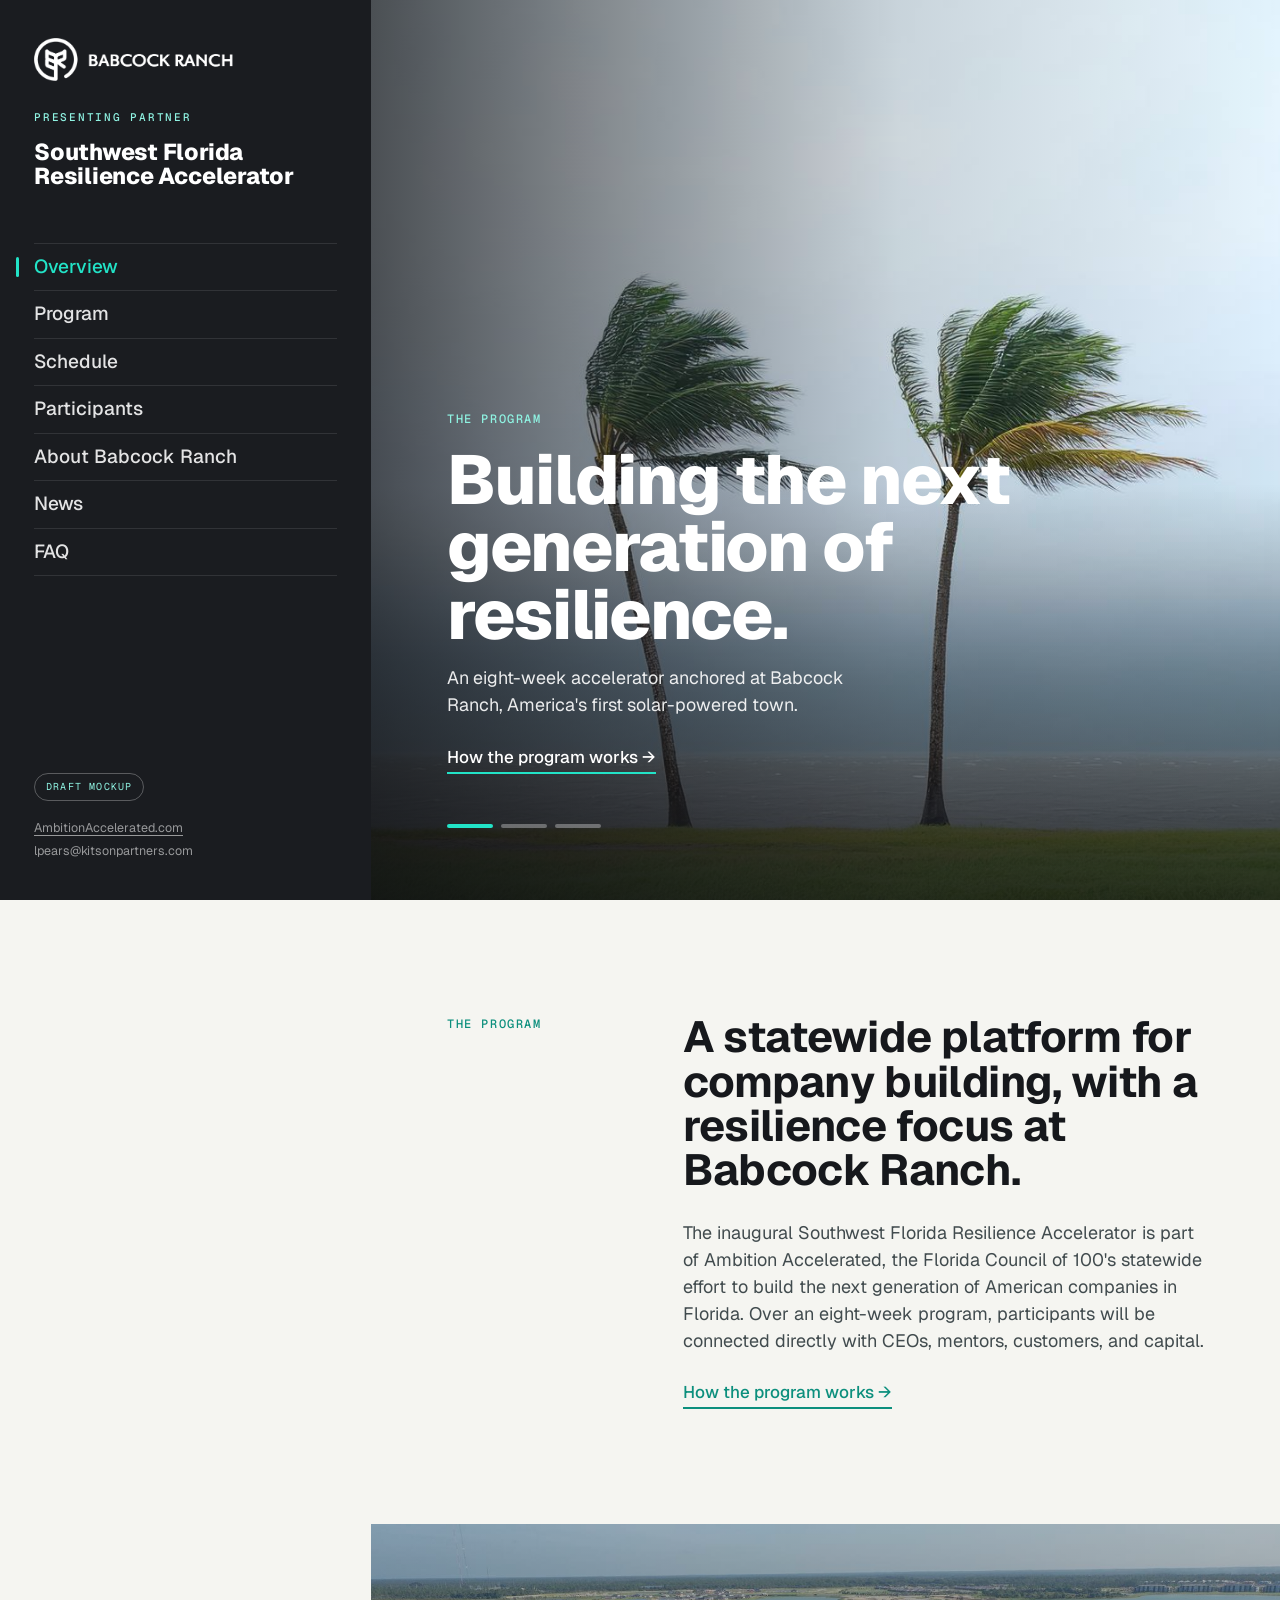
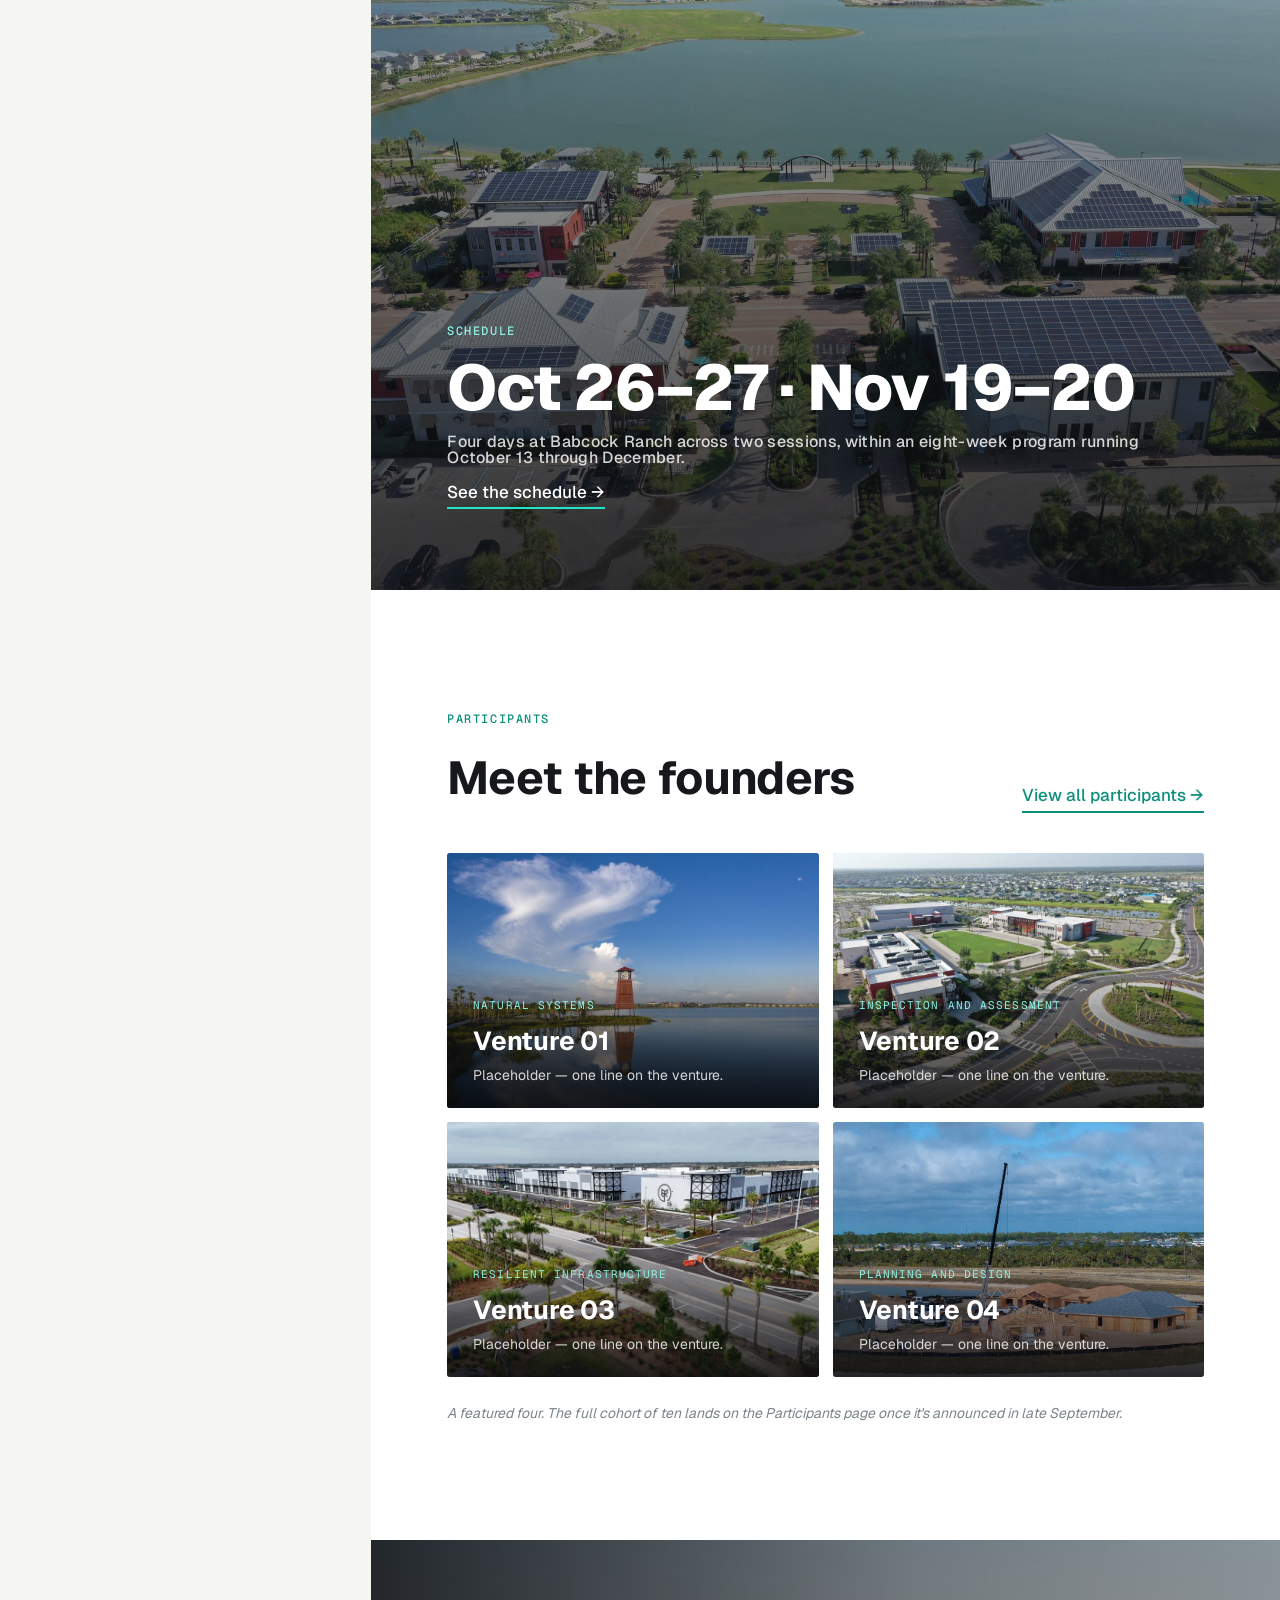
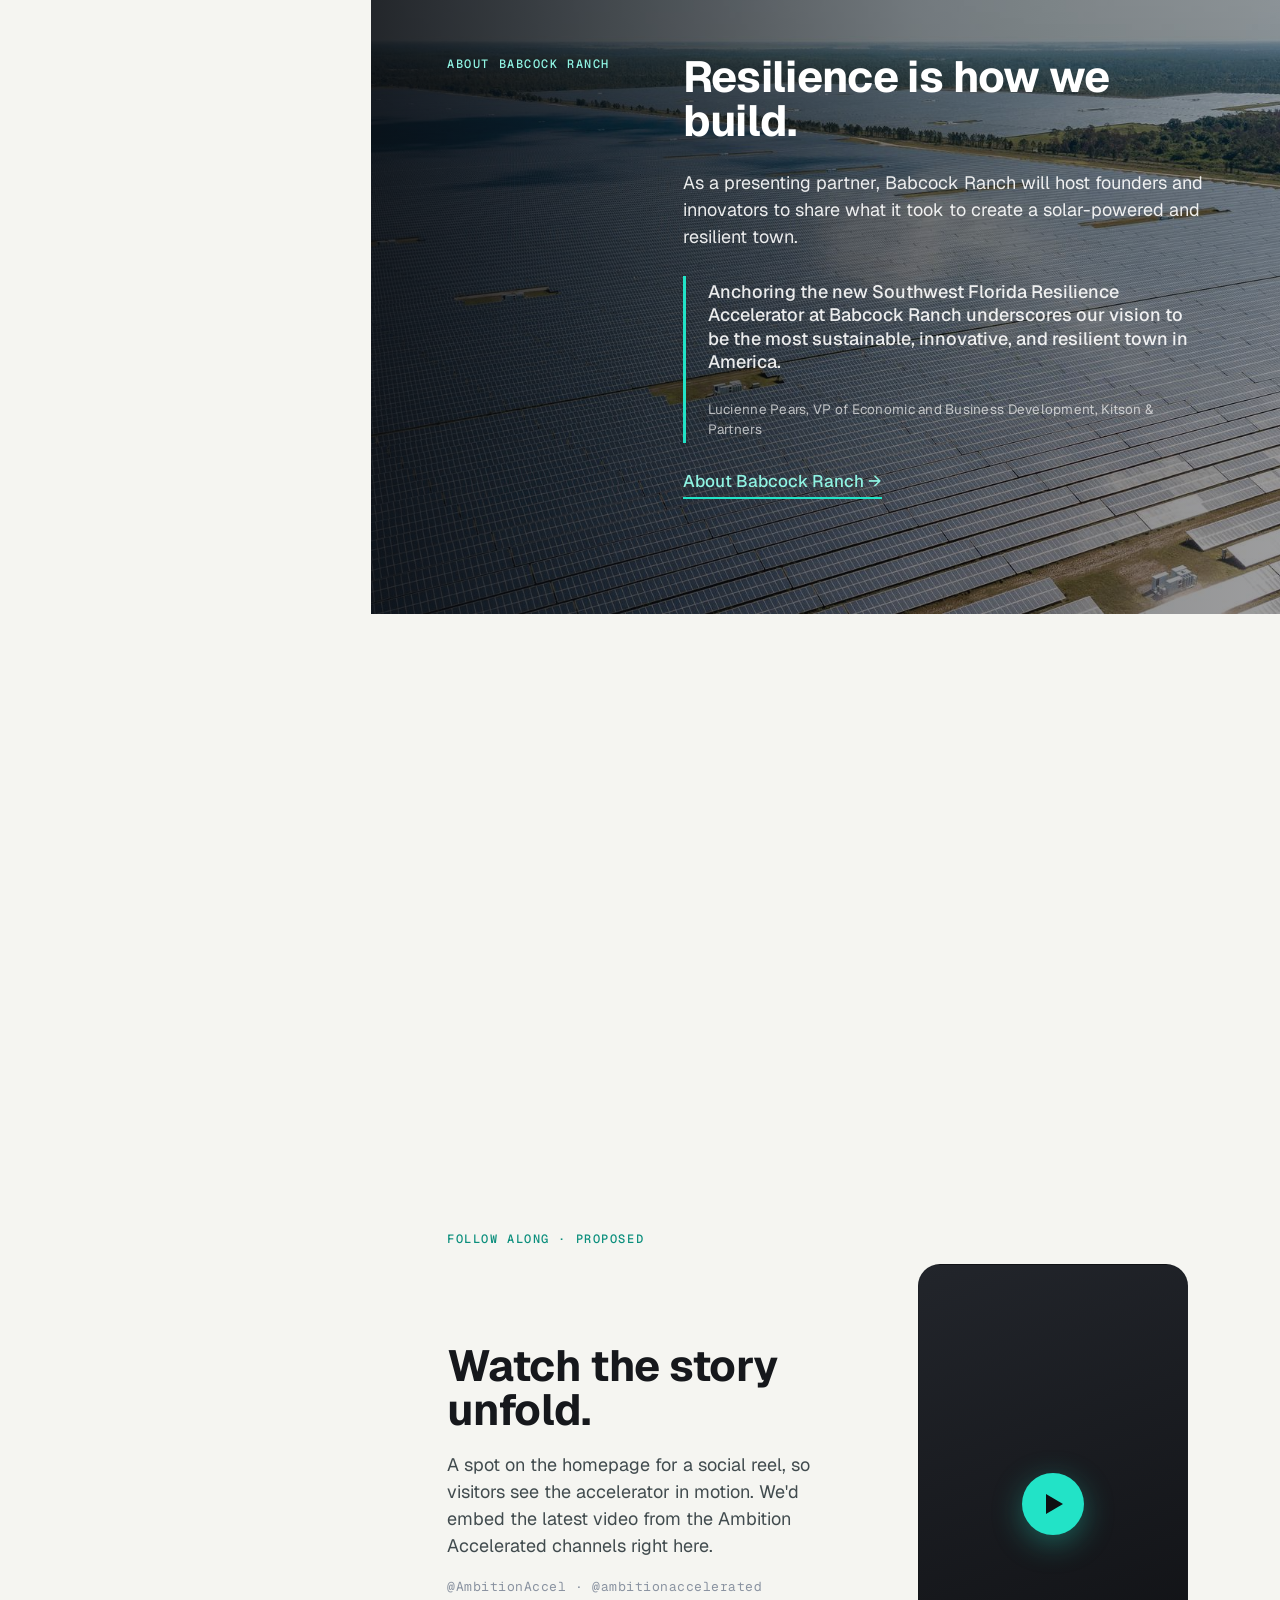
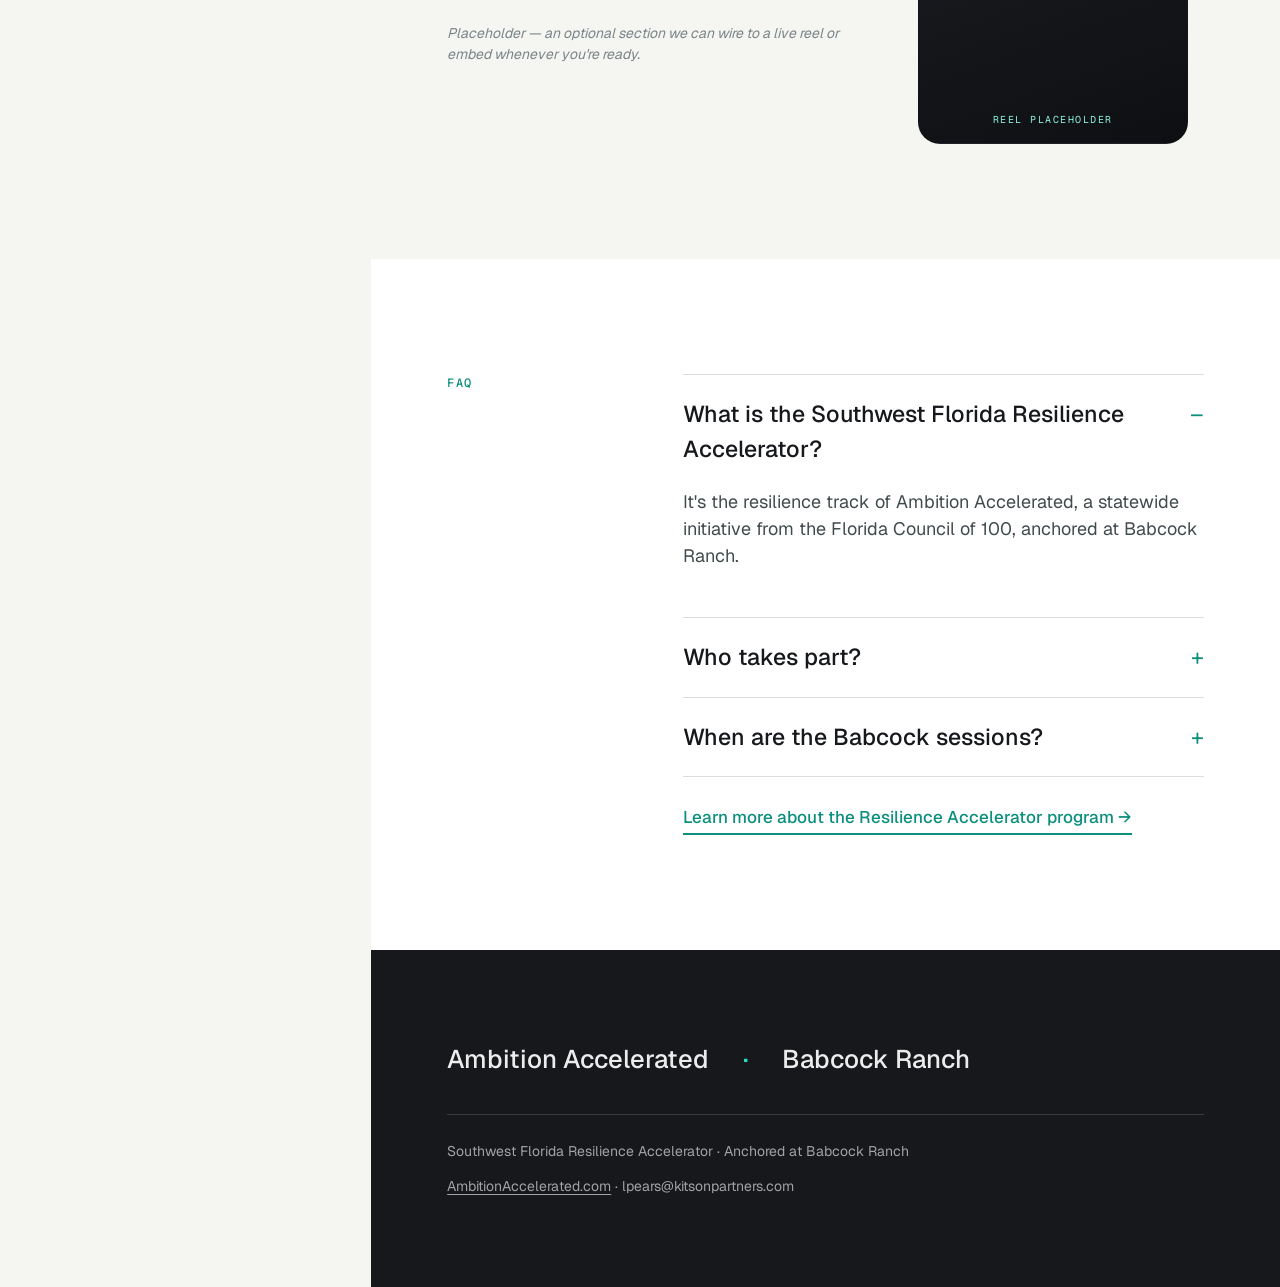
==== commit 6eb0f299: "updated news, about and homepage" ====
--- a/index.html
+++ b/index.html
@@ -3,7 +3,38 @@
 <head>
 <meta charset="UTF-8">
 <meta name="viewport" content="width=device-width, initial-scale=1.0">
-<title>Southwest Florida Resilience Accelerator</title>
+<title>Southwest Florida Resilience Accelerator | Anchored at Babcock Ranch</title>
+<meta name="description" content="An eight-week accelerator anchored at Babcock Ranch, America's first solar-powered town, for founders building climate-resilience technologies. Part of Ambition Accelerated from the Florida Council of 100.">
+<link rel="canonical" href="https://babcockranch.com/resilience-accelerator/">
+<meta property="og:type" content="website">
+<meta property="og:site_name" content="Southwest Florida Resilience Accelerator">
+<meta property="og:title" content="Southwest Florida Resilience Accelerator">
+<meta property="og:description" content="An eight-week accelerator anchored at Babcock Ranch for founders building climate-resilience technologies.">
+<meta property="og:url" content="https://babcockranch.com/resilience-accelerator/">
+<meta property="og:image" content="https://babcockranch.com/resilience-accelerator/img/hero-1.jpg">
+<meta name="twitter:card" content="summary_large_image">
+<meta name="twitter:title" content="Southwest Florida Resilience Accelerator">
+<meta name="twitter:description" content="An eight-week accelerator anchored at Babcock Ranch for founders building climate-resilience technologies.">
+<meta name="twitter:image" content="https://babcockranch.com/resilience-accelerator/img/hero-1.jpg">
+<link rel="icon" href="https://babcockranch.com/favicon.ico" sizes="any">
+<script type="application/ld+json">
+{
+  "@context": "https://schema.org",
+  "@type": "Organization",
+  "name": "Southwest Florida Resilience Accelerator",
+  "url": "https://babcockranch.com/resilience-accelerator/",
+  "description": "An eight-week accelerator anchored at Babcock Ranch for founders building climate-resilience technologies, part of Ambition Accelerated from the Florida Council of 100.",
+  "sameAs": [
+    "https://x.com/AmbitionAccel",
+    "https://www.instagram.com/ambitionaccelerated"
+  ],
+  "location": {
+    "@type": "Place",
+    "name": "Babcock Ranch",
+    "address": { "@type": "PostalAddress", "addressLocality": "Babcock Ranch", "addressRegion": "FL", "addressCountry": "US" }
+  }
+}
+</script>
 <link rel="preconnect" href="https://fonts.googleapis.com">
 <link rel="preconnect" href="https://fonts.gstatic.com" crossorigin>
 <link href="https://fonts.googleapis.com/css2?family=Geist:wght@400;500;600;700;800&family=Geist+Mono:wght@400;500&display=swap" rel="stylesheet">
@@ -42,7 +73,7 @@
     </div>
     <div class="slide">
       <div class="ph"><img src="img/hero-2.jpg" alt="Mangrove roots above and below the waterline"></div>
-      <div class="copy"><span class="eyebrow">On-Site Days</span><h2>Two days on campus.</h2><p>The cohort gathers at Babcock Ranch on October 26–27 and November 19–20, 2026.</p><a class="arrowlink" href="schedule.html">See the schedule →</a></div>
+      <div class="copy"><span class="eyebrow">The Babcock Sessions</span><h2>Four days at Babcock Ranch.</h2><p>The cohort gathers at Babcock Ranch on October 26–27 and November 19–20, 2026.</p><a class="arrowlink" href="schedule.html">See the schedule →</a></div>
     </div>
     <div class="slide">
       <div class="ph"><img src="img/hero-3.jpg" alt="A paper boat holding steady in rough water" style="object-position:center 55%"></div>
@@ -66,7 +97,7 @@
     <div class="ph"><img src="img/band.jpg" alt="Founders Square at Babcock Ranch"></div>
     <div class="inner reveal">
       <span class="eyebrow">Schedule</span>
-      <div class="dates">Oct 26–27 · Nov 19–20<small>Two days at Babcock Ranch, within an eight-week program running the week of Oct 12 through Dec 7.</small></div>
+      <div class="dates">Oct 26–27 · Nov 19–20<small>Four days at Babcock Ranch across two sessions, within an eight-week program running October 13 through December.</small></div>
       <a class="arrowlink" href="schedule.html">See the schedule →</a>
     </div>
   </section>
@@ -74,27 +105,15 @@
   <section class="pad cohort" id="cohort">
     <div class="head-row reveal">
       <div><span class="eyebrow">Participants</span><h3 style="margin-top:14px">Meet the founders</h3></div>
-      <div class="prail-nav">
-        <button class="railbtn" id="prev" aria-label="Previous founders">‹</button>
-        <button class="railbtn" id="next" aria-label="Next founders">›</button>
-      </div>
-    </div>
-    <div class="prail-wrap reveal">
-      <div class="prail" id="prail">
-        <a class="pcard2" href="participants.html"><div class="ph"><img src="img/card-1.jpg" alt=""></div><div class="c"><span class="tag">Natural Systems</span><h4>Venture 01</h4></div></a>
-        <a class="pcard2" href="participants.html"><div class="ph"><img src="img/card-2.jpg" alt=""></div><div class="c"><span class="tag">Inspection</span><h4>Venture 02</h4></div></a>
-        <a class="pcard2" href="participants.html"><div class="ph"><img src="img/card-3.jpg" alt=""></div><div class="c"><span class="tag">Infrastructure</span><h4>Venture 03</h4></div></a>
-        <a class="pcard2" href="participants.html"><div class="ph"><img src="img/card-4.jpg" alt=""></div><div class="c"><span class="tag">Planning and Design</span><h4>Venture 04</h4></div></a>
-        <a class="pcard2" href="participants.html"><div class="ph"><img src="img/card-1.jpg" alt=""></div><div class="c"><span class="tag">Natural Systems</span><h4>Venture 05</h4></div></a>
-        <a class="pcard2" href="participants.html"><div class="ph"><img src="img/card-2.jpg" alt=""></div><div class="c"><span class="tag">Inspection</span><h4>Venture 06</h4></div></a>
-        <a class="pcard2" href="participants.html"><div class="ph"><img src="img/card-3.jpg" alt=""></div><div class="c"><span class="tag">Infrastructure</span><h4>Venture 07</h4></div></a>
-        <a class="pcard2" href="participants.html"><div class="ph"><img src="img/card-4.jpg" alt=""></div><div class="c"><span class="tag">Planning and Design</span><h4>Venture 08</h4></div></a>
-        <a class="pcard2" href="participants.html"><div class="ph"><img src="img/card-1.jpg" alt=""></div><div class="c"><span class="tag">Natural Systems</span><h4>Venture 09</h4></div></a>
-        <a class="pcard2" href="participants.html"><div class="ph"><img src="img/card-2.jpg" alt=""></div><div class="c"><span class="tag">Inspection</span><h4>Venture 10</h4></div></a>
-      </div>
-    </div>
-    <div style="margin-top:20px"><a class="arrowlink" href="participants.html">Meet the participants →</a></div>
-    <p class="note">Cohort of ten announced late September — swipe or use the arrows to browse. Cards and venture pages populate then.</p>
+      <a class="arrowlink" href="participants.html">View all participants →</a>
+    </div>
+    <div class="grid reveal">
+      <div class="card"><div class="ph"><img src="img/card-1.jpg" alt=""></div><div class="c"><span class="tag">Natural Systems</span><h4>Venture 01</h4><p>Placeholder — one line on the venture.</p></div></div>
+      <div class="card"><div class="ph"><img src="img/card-2.jpg" alt=""></div><div class="c"><span class="tag">Inspection and Assessment</span><h4>Venture 02</h4><p>Placeholder — one line on the venture.</p></div></div>
+      <div class="card"><div class="ph"><img src="img/card-3.jpg" alt=""></div><div class="c"><span class="tag">Resilient Infrastructure</span><h4>Venture 03</h4><p>Placeholder — one line on the venture.</p></div></div>
+      <div class="card"><div class="ph"><img src="img/card-4.jpg" alt=""></div><div class="c"><span class="tag">Planning and Design</span><h4>Venture 04</h4><p>Placeholder — one line on the venture.</p></div></div>
+    </div>
+    <p class="note">A featured four. The full cohort of ten lands on the Participants page once it's announced in late September.</p>
   </section>
 
   <section class="pad about" id="about">
@@ -103,7 +122,7 @@
       <span class="eyebrow">About Babcock Ranch</span>
       <div class="body">
         <h3>Resilience is how we build.</h3>
-        <p style="margin-top:26px">America's first solar-powered town and a nationally recognized leader in climate-resilient development, Babcock Ranch is a living laboratory where innovators pilot, test, and scale real-world solutions.</p>
+        <p style="margin-top:26px">As a presenting partner, Babcock Ranch will host founders and innovators to share what it took to create a solar-powered and resilient town.</p>
         <div class="quote">
           <p>Anchoring the new Southwest Florida Resilience Accelerator at Babcock Ranch underscores our vision to be the most sustainable, innovative, and resilient town in America.</p>
           <cite>Lucienne Pears, VP of Economic and Business Development, Kitson &amp; Partners</cite>
@@ -149,7 +168,7 @@
           <details><summary>Who takes part?</summary><p>Ten selected founders make up the inaugural cohort, building climate-resilience technologies and solutions.</p></details>
           <details><summary>When are the Babcock sessions?</summary><p>Two sessions at Babcock Ranch: October 26–27 and November 19–20, 2026.</p></details>
         </div>
-        <a class="arrowlink" href="faq.html" style="margin-top:28px">See all FAQs →</a>
+        <a class="arrowlink" href="faq.html" style="margin-top:28px">Learn more about the Resilience Accelerator program →</a>
       </div>
     </div>
   </section>
@@ -205,21 +224,6 @@
   window.addEventListener('scroll',onScroll,{passive:true});
   onScroll();
 })();
-(function(){
-  var rail=document.getElementById('prail'), prev=document.getElementById('prev'), next=document.getElementById('next');
-  if(!rail) return;
-  function step(){ return Math.max(rail.clientWidth*0.8, 200); }
-  function update(){
-    var max=rail.scrollWidth-rail.clientWidth-2;
-    if(prev) prev.disabled = rail.scrollLeft<=2;
-    if(next) next.disabled = rail.scrollLeft>=max;
-  }
-  if(prev) prev.addEventListener('click',function(){rail.scrollBy({left:-step(),behavior:'smooth'});});
-  if(next) next.addEventListener('click',function(){rail.scrollBy({left:step(),behavior:'smooth'});});
-  rail.addEventListener('scroll',update,{passive:true});
-  window.addEventListener('resize',update);
-  update();
-})();
 </script>
 </body>
 </html>
--- a/styles.css
+++ b/styles.css
@@ -174,9 +174,11 @@
 /* news list */
 .newslist{max-width:820px;border-top:1px solid var(--line);margin-top:8px}
 .newslist .item{display:flex;gap:20px;padding:22px 0;border-bottom:1px solid var(--line);align-items:baseline}
-.newslist .item .meta{font-family:var(--mono);font-size:12px;color:var(--slate);white-space:nowrap;letter-spacing:.02em}
+.newslist .item .meta{font-family:var(--mono);font-size:12px;color:var(--slate);white-space:nowrap;letter-spacing:.02em;width:104px;flex-shrink:0}
 .newslist .item h3{font-family:var(--display);font-weight:600;font-size:clamp(17px,1.7vw,20px);letter-spacing:-.01em;line-height:1.25}
 .newslist .item h3 .src{display:block;font-family:var(--body);font-weight:400;font-size:13px;color:var(--slate);margin-top:5px}
+.newslist a{color:var(--ink);text-decoration:none}
+.newslist a:hover{color:var(--aqua-ink);text-decoration:underline;text-underline-offset:3px}
 
 /* password gate */
 .gate{margin-left:var(--rail);min-height:100vh;display:flex;align-items:center;justify-content:center;padding:40px min(8vw,76px);background:var(--deep)}
@@ -209,6 +211,24 @@
 .reel .frame .play{width:62px;height:62px;border-radius:50%;background:var(--aqua);display:flex;align-items:center;justify-content:center;box-shadow:0 8px 30px rgba(34,227,199,.35)}
 .reel .frame .play::after{content:"";border-left:17px solid #0e0f12;border-top:10px solid transparent;border-bottom:10px solid transparent;margin-left:4px}
 .reel .frame .lbl{position:absolute;bottom:16px;left:0;right:0;text-align:center;font-family:var(--mono);font-size:10px;letter-spacing:.15em;text-transform:uppercase;color:var(--aqua-2)}
+
+/* large quote block with photo (About) */
+.qblock{display:flex;gap:28px;align-items:flex-start;margin:6px 0 38px;max-width:880px}
+.qblock.right{flex-direction:row-reverse}
+.qblock .photo{width:132px;height:132px;border-radius:50%;object-fit:cover;object-position:center 22%;flex:none;
+  border:3px solid rgba(34,227,199,.5);background:#dddad2}
+.qblock .qbody{flex:1}
+.qblock .qt{font-family:var(--display);font-weight:500;font-size:clamp(19px,2vw,25px);line-height:1.36;color:var(--ink);margin:0}
+.qblock cite{display:block;margin-top:14px;font-style:normal;font-size:13.5px;color:var(--slate);letter-spacing:.01em}
+
+/* light testimonial bands (About quotes) */
+.tband{background:#fff;border:1px solid var(--line);border-radius:16px;padding:32px 36px;display:flex;gap:26px;
+  align-items:flex-start;margin:6px 0 16px;max-width:880px;box-shadow:0 10px 34px rgba(0,0,0,.05)}
+.tband:last-child{margin-bottom:0}
+.tband .ph{width:92px;height:92px;border-radius:50%;object-fit:cover;object-position:center 22%;
+  border:3px solid rgba(34,227,199,.55);flex:none}
+.tband .qt{font-family:var(--display);font-weight:500;font-size:clamp(17px,1.7vw,21px);line-height:1.45;color:var(--ink);margin:0}
+.tband cite{display:block;margin-top:14px;font-family:var(--mono);font-size:12px;letter-spacing:.04em;color:var(--aqua-ink)}
 
 /* participant rail (home Participants section) */
 .prail-nav{display:flex;gap:8px}
@@ -258,6 +278,9 @@
   .reel .frame{max-width:230px}
   .prail-nav{display:none}
   .pcard2{flex:0 0 76%}
+  .qblock,.qblock.right{flex-direction:column;gap:16px}
+  .qblock .photo{width:96px;height:96px}
+  .tband{flex-direction:column;gap:16px;padding:26px 24px}
   .hero{height:82vh}
   .gate{margin-left:0}
   .newslist .item{flex-direction:column;gap:6px}
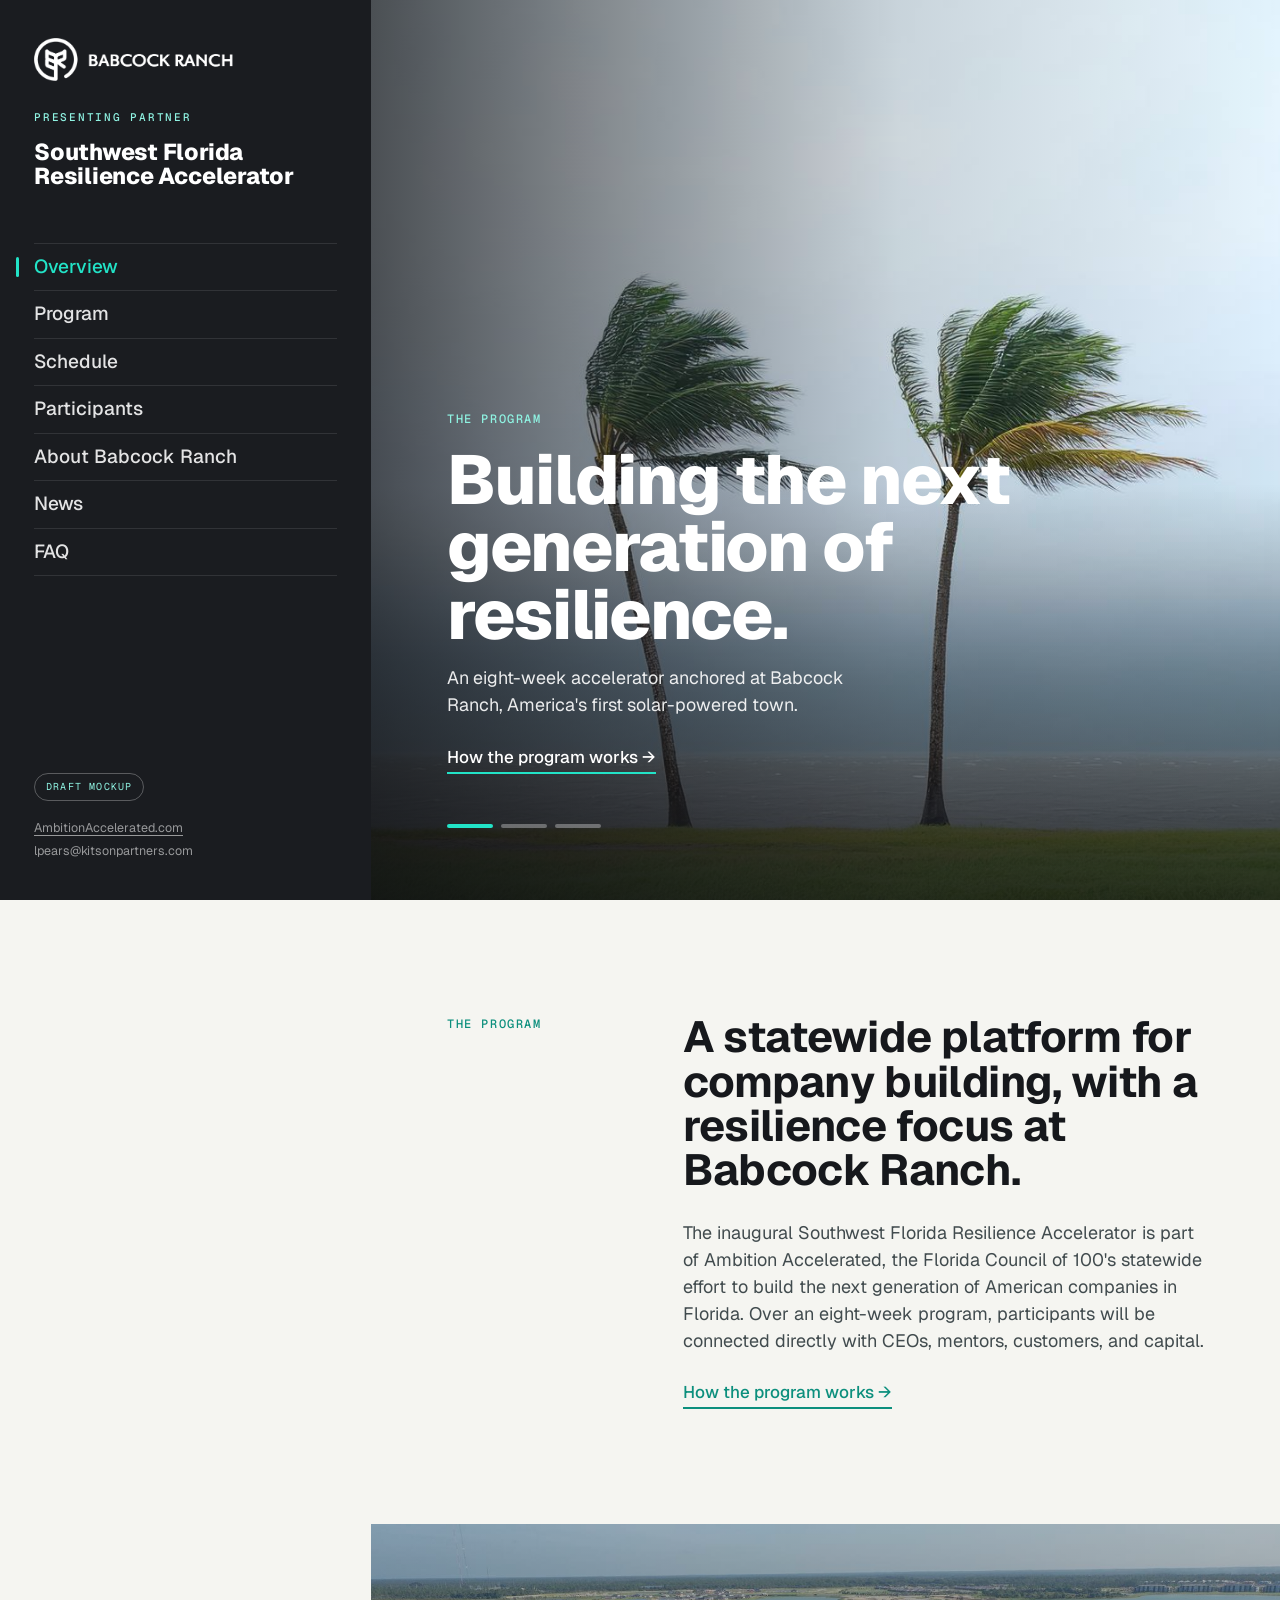
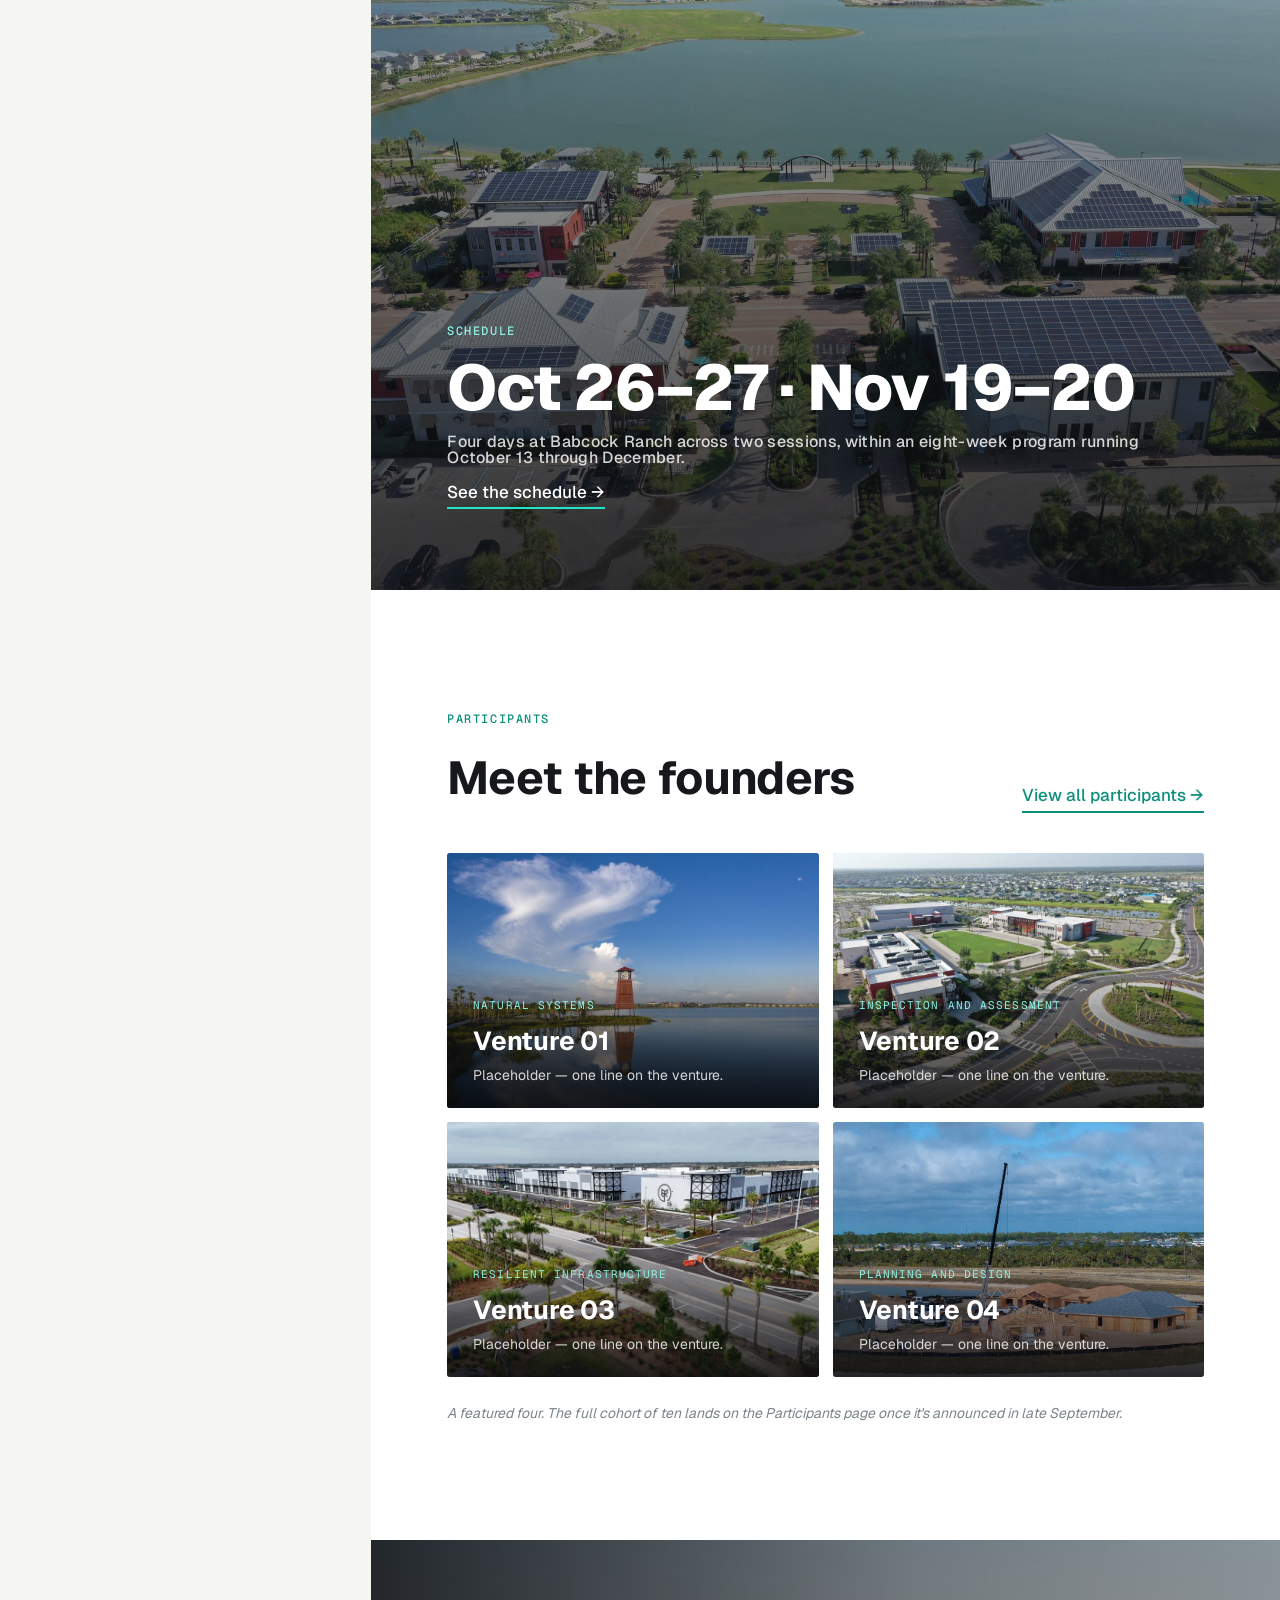
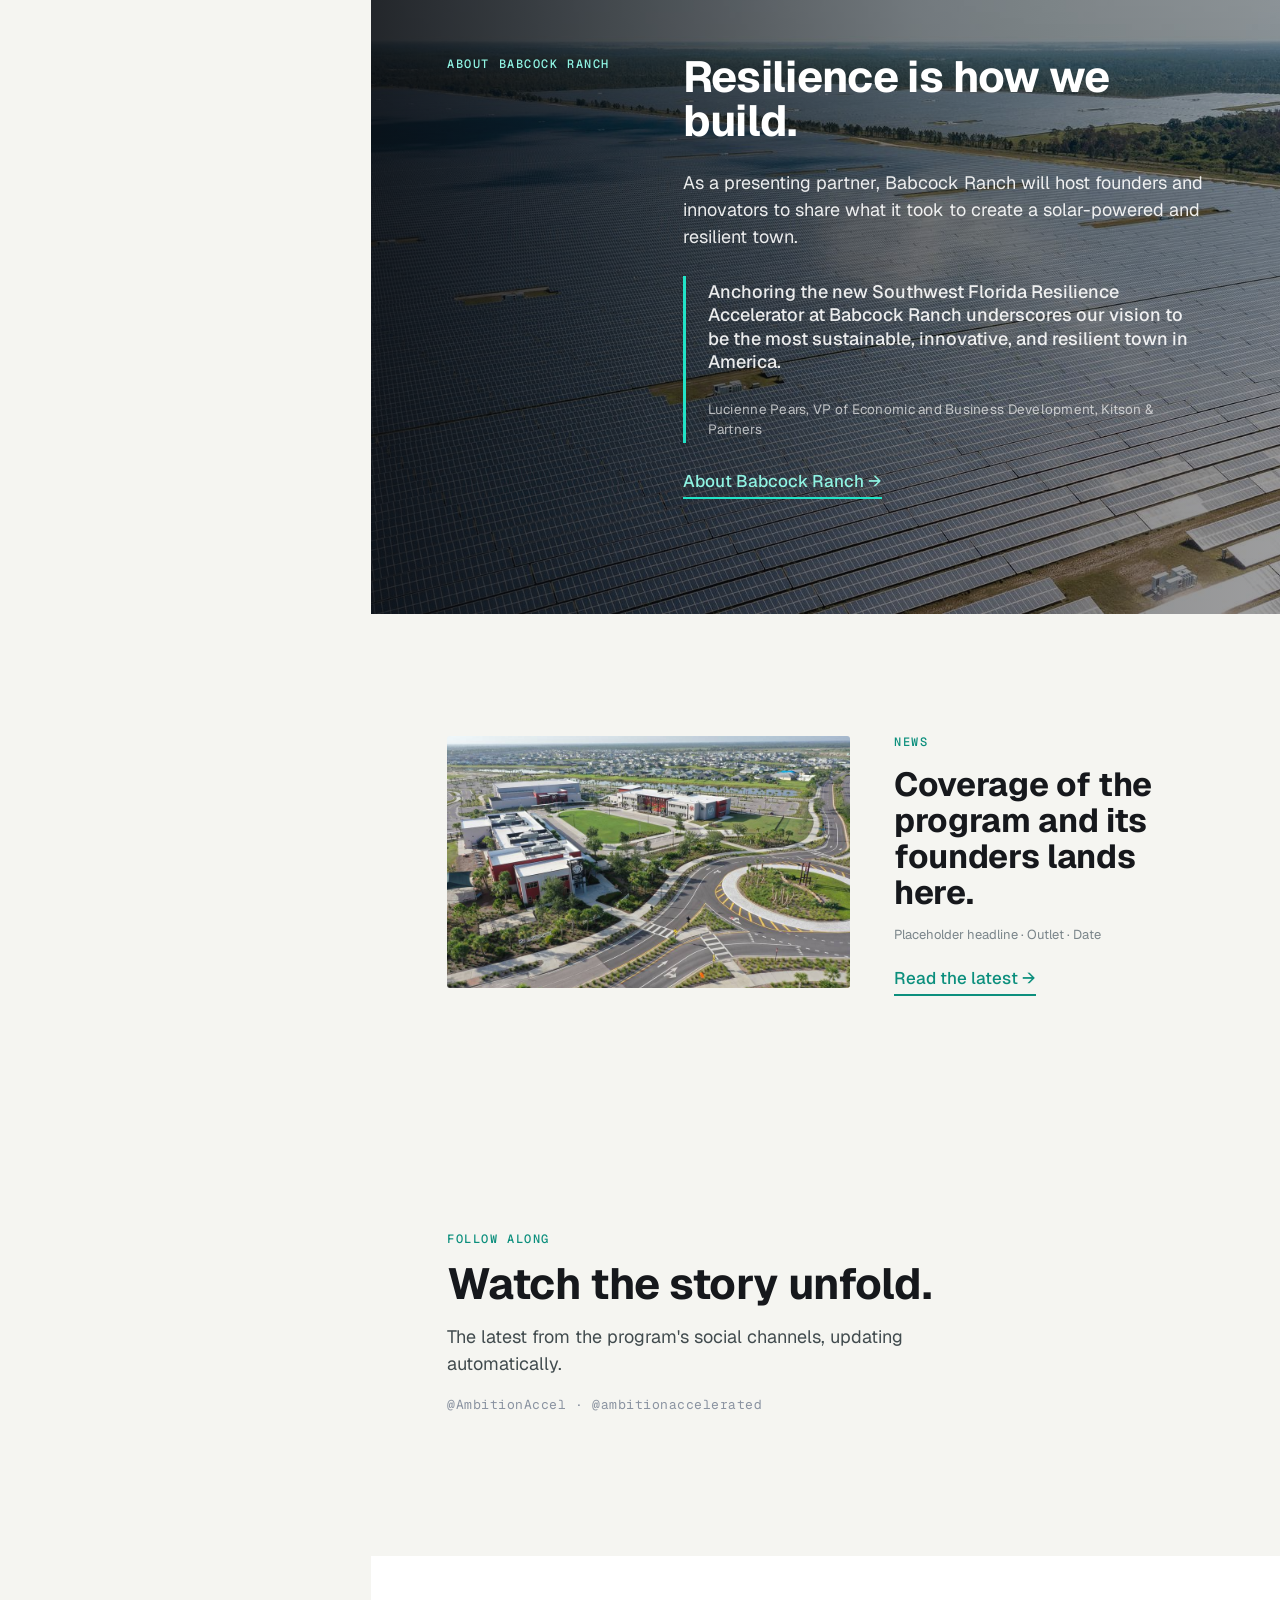
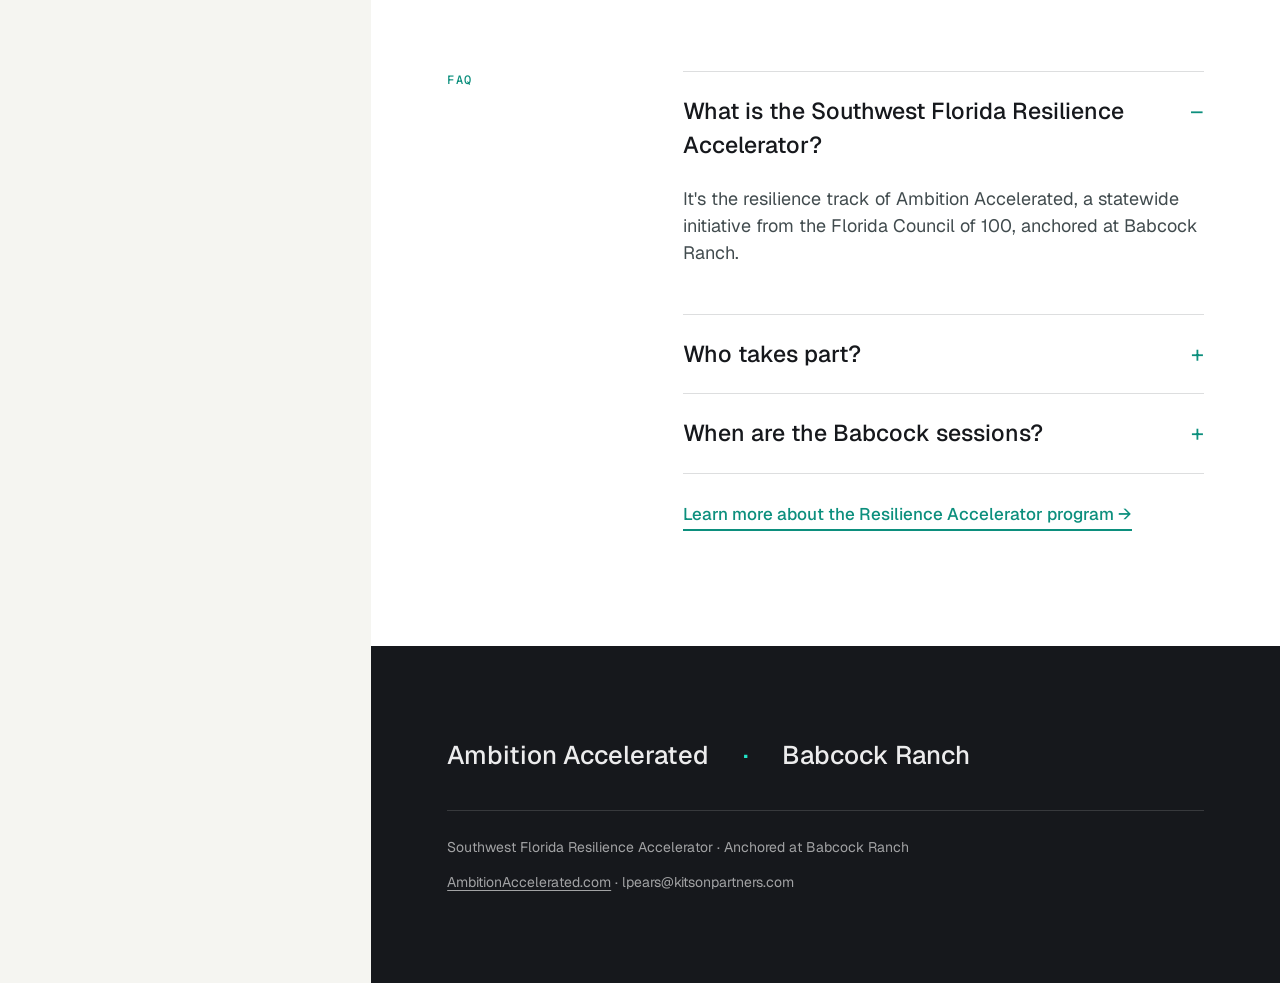
==== commit e72d8caa: "added social feed" ====
--- a/index.html
+++ b/index.html
@@ -146,16 +146,15 @@
 
   <section class="pad reel" id="follow">
     <div class="reveal">
-      <span class="eyebrow">Follow Along · Proposed</span>
-      <div class="wrap" style="margin-top:14px">
-        <div>
-          <h3>Watch the story unfold.</h3>
-          <p style="font-size:18px;color:#414b4e;max-width:520px;margin:18px 0 0">A spot on the homepage for a social reel, so visitors see the accelerator in motion. We'd embed the latest video from the Ambition Accelerated channels right here.</p>
-          <div class="handles">@AmbitionAccel · @ambitionaccelerated</div>
-          <p class="note">Placeholder — an optional section we can wire to a live reel or embed whenever you're ready.</p>
-        </div>
-        <div class="frame"><div class="play"></div><div class="lbl">Reel placeholder</div></div>
-      </div>
+      <span class="eyebrow">Follow Along</span>
+      <h3 style="margin-top:12px">Watch the story unfold.</h3>
+      <p style="font-size:18px;color:#414b4e;max-width:560px;margin:16px 0 6px">The latest from the program's social channels, updating automatically.</p>
+      <div class="handles">@AmbitionAccel · @ambitionaccelerated</div>
+      <!-- Juicer social feed. NOTE: temporary placeholder source (Babcock's existing feed) so the layout is visible.
+           The accelerator's own feed needs the AA social accounts connected in Juicer (a login/OAuth step for the team),
+           after which we swap this one script line for the dedicated feed's embed. Display (grid vs slider/carousel)
+           is a setting on the feed in Juicer. -->
+      <div style="margin-top:26px"><script type="text/javascript" src="https://www.juicer.io/embed/babcock-ranch-0fce64fb-b76a-4071-a38e-97c7e713e350/embed-code.js" async defer></script></div>
     </div>
   </section>
 
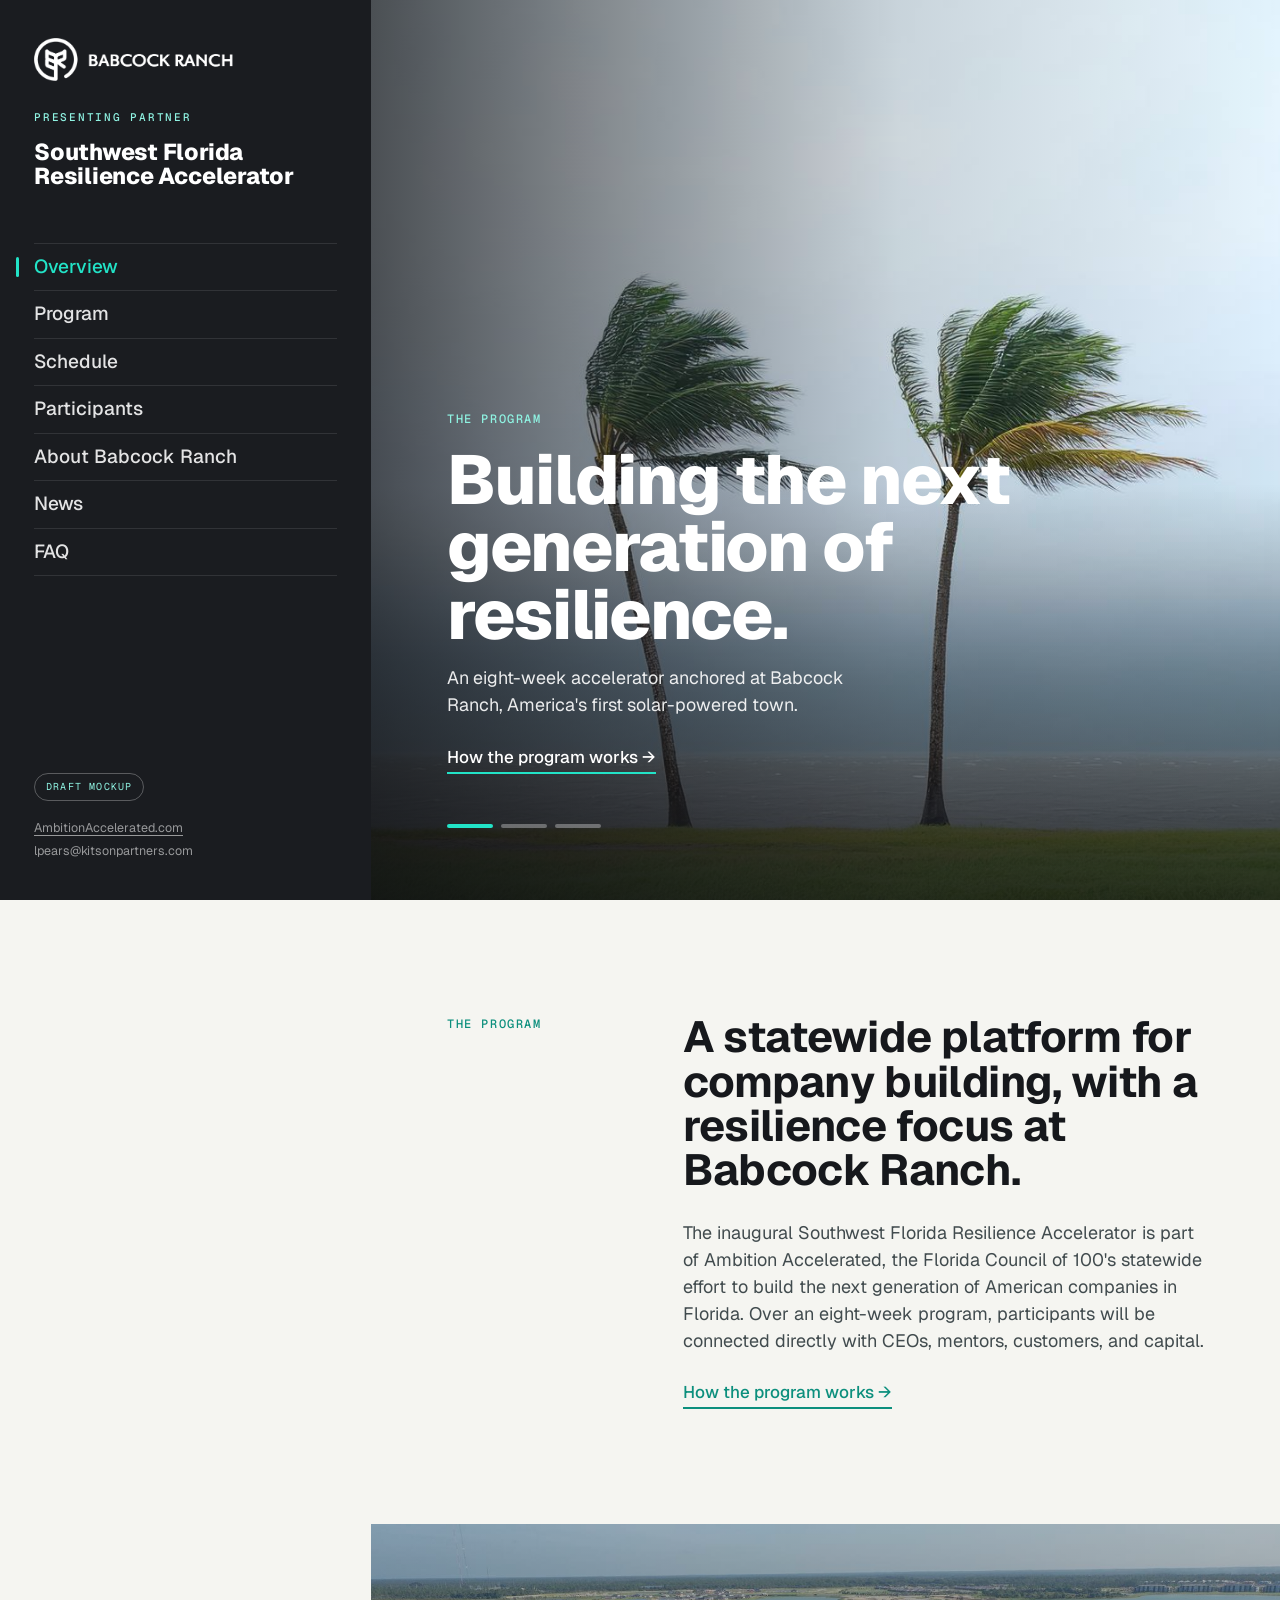
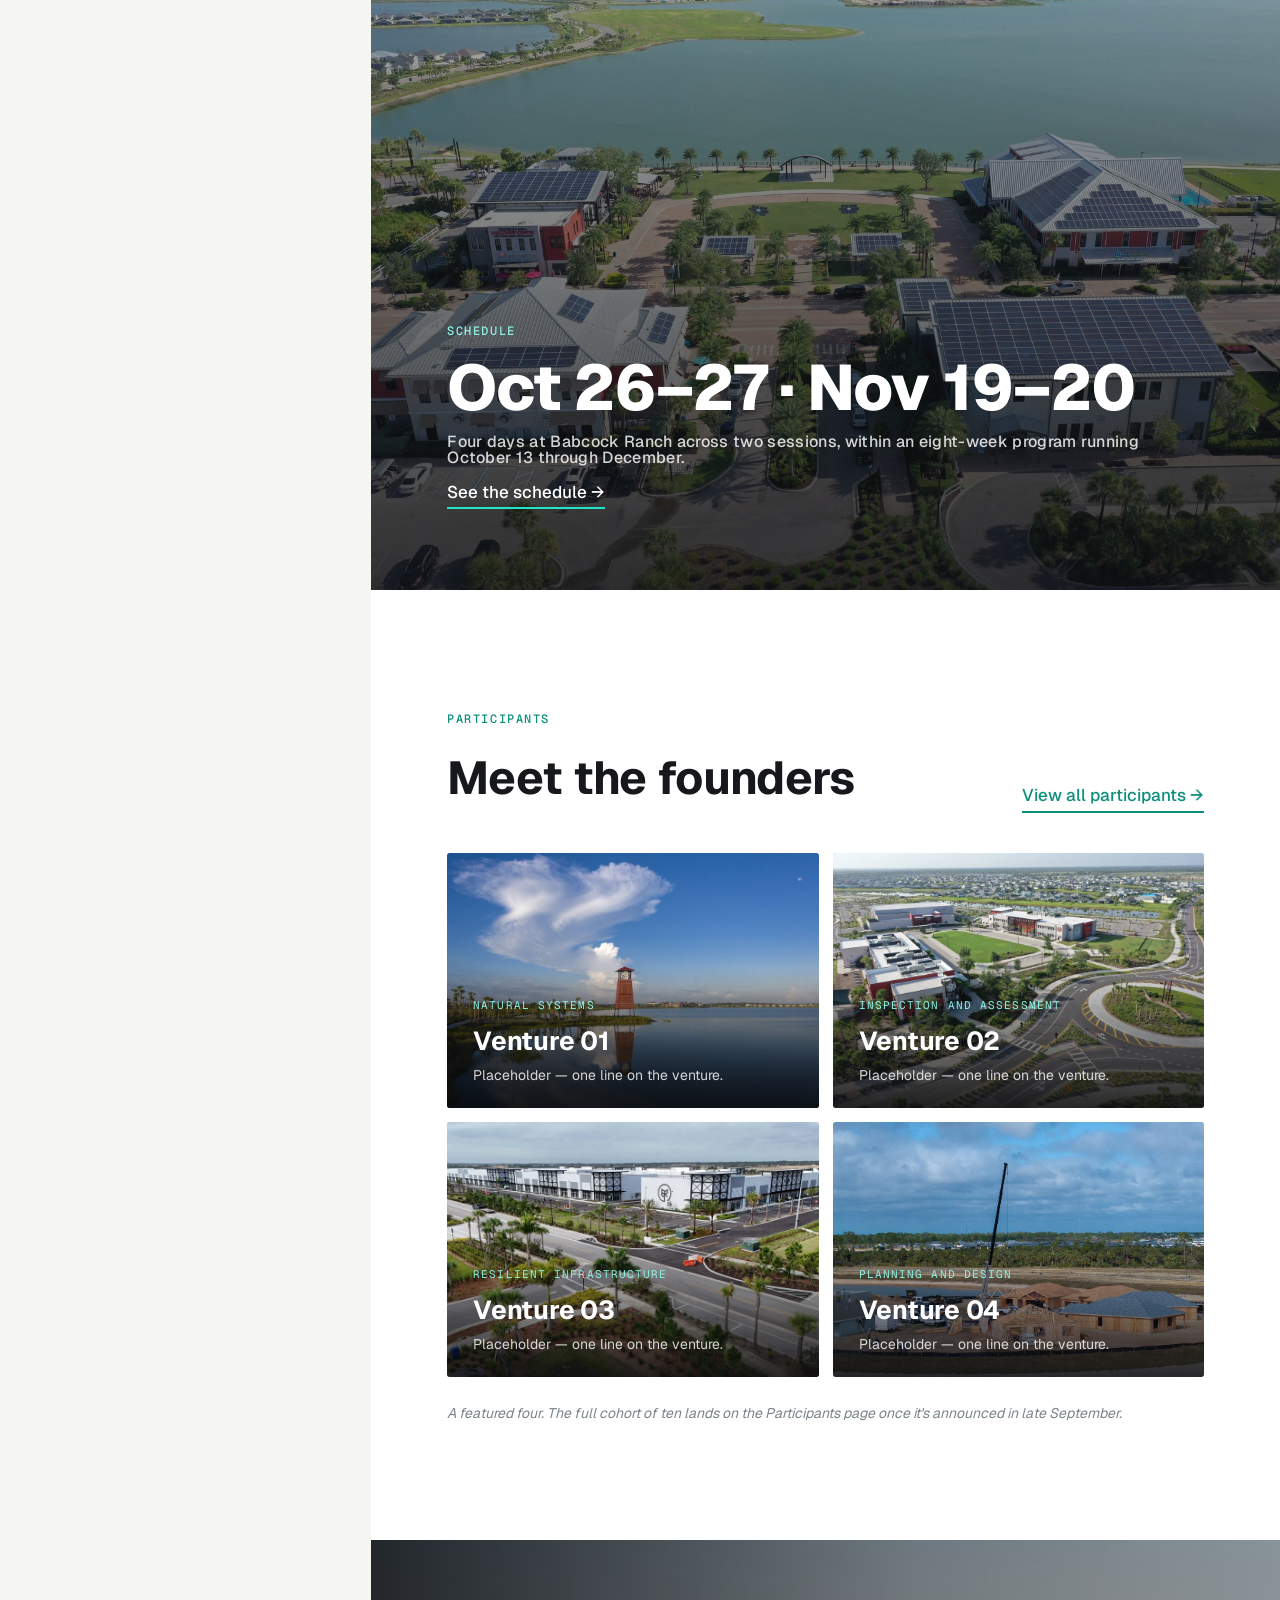
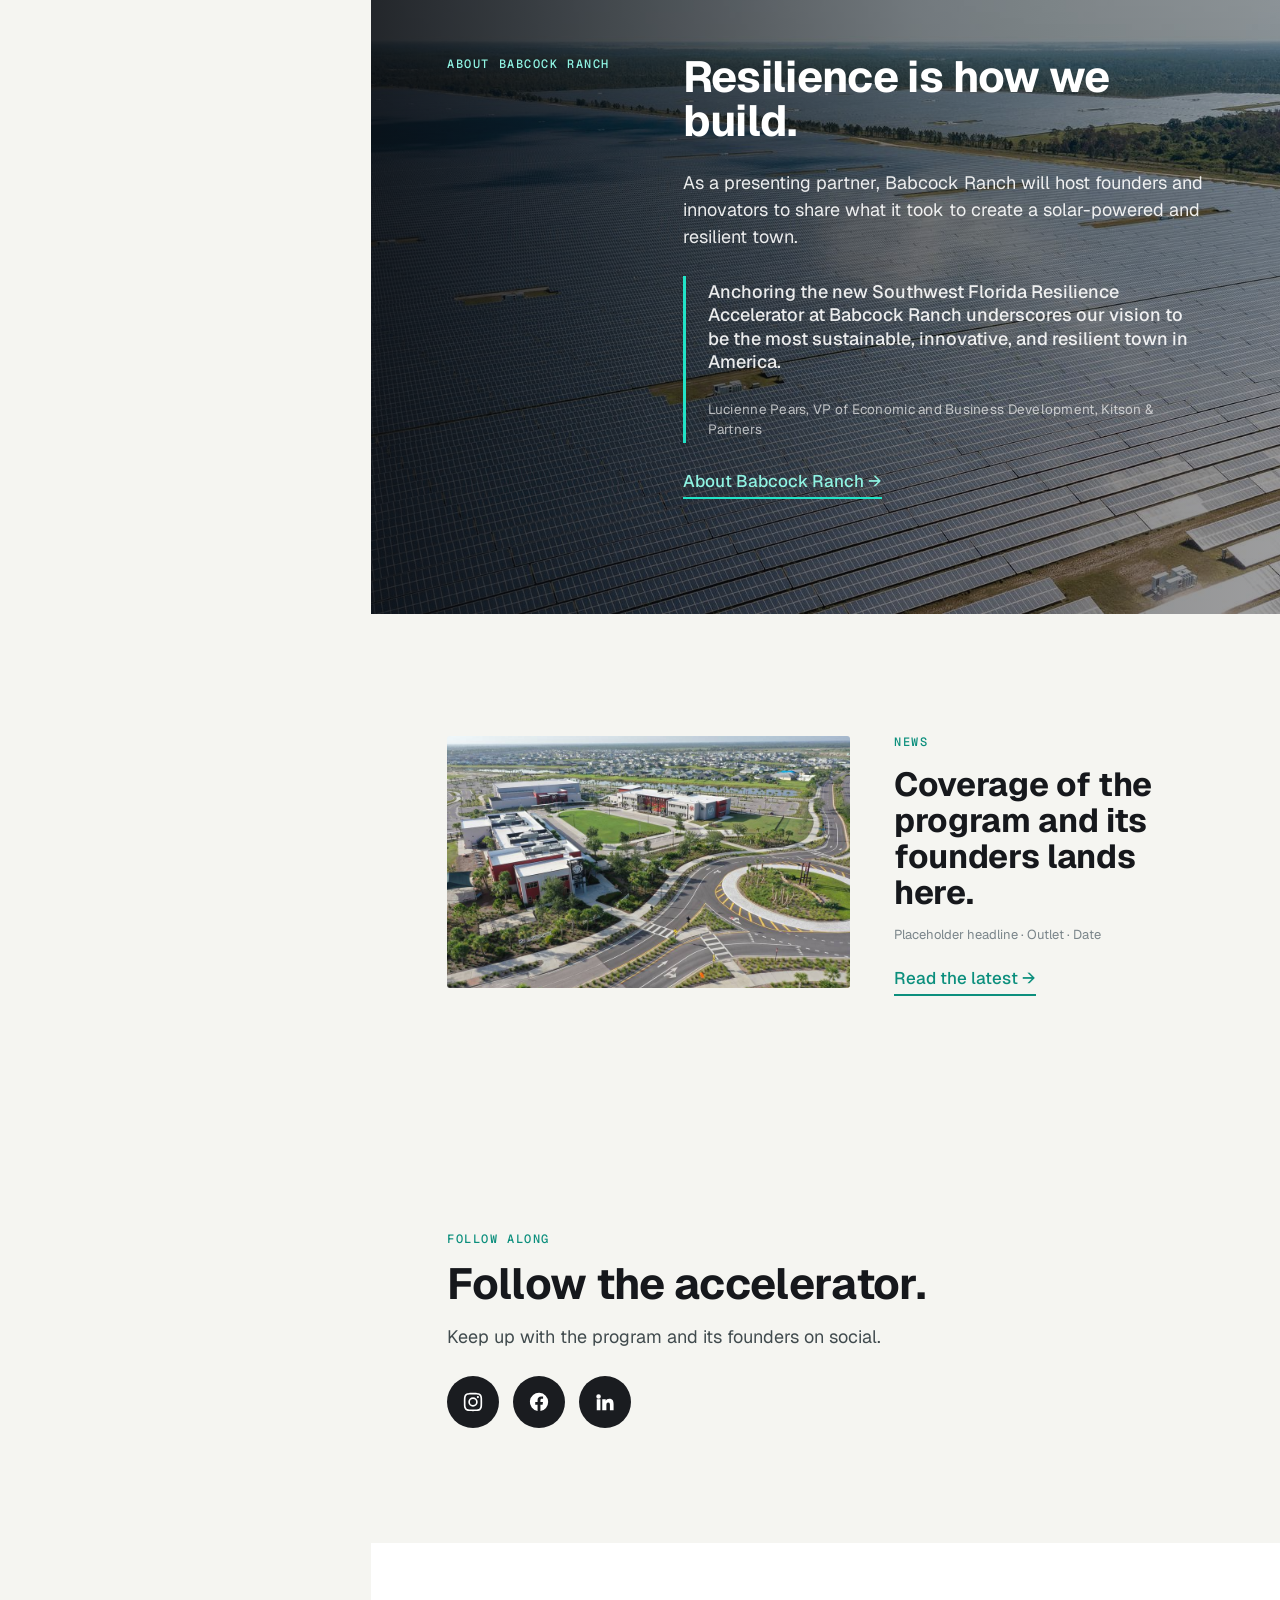
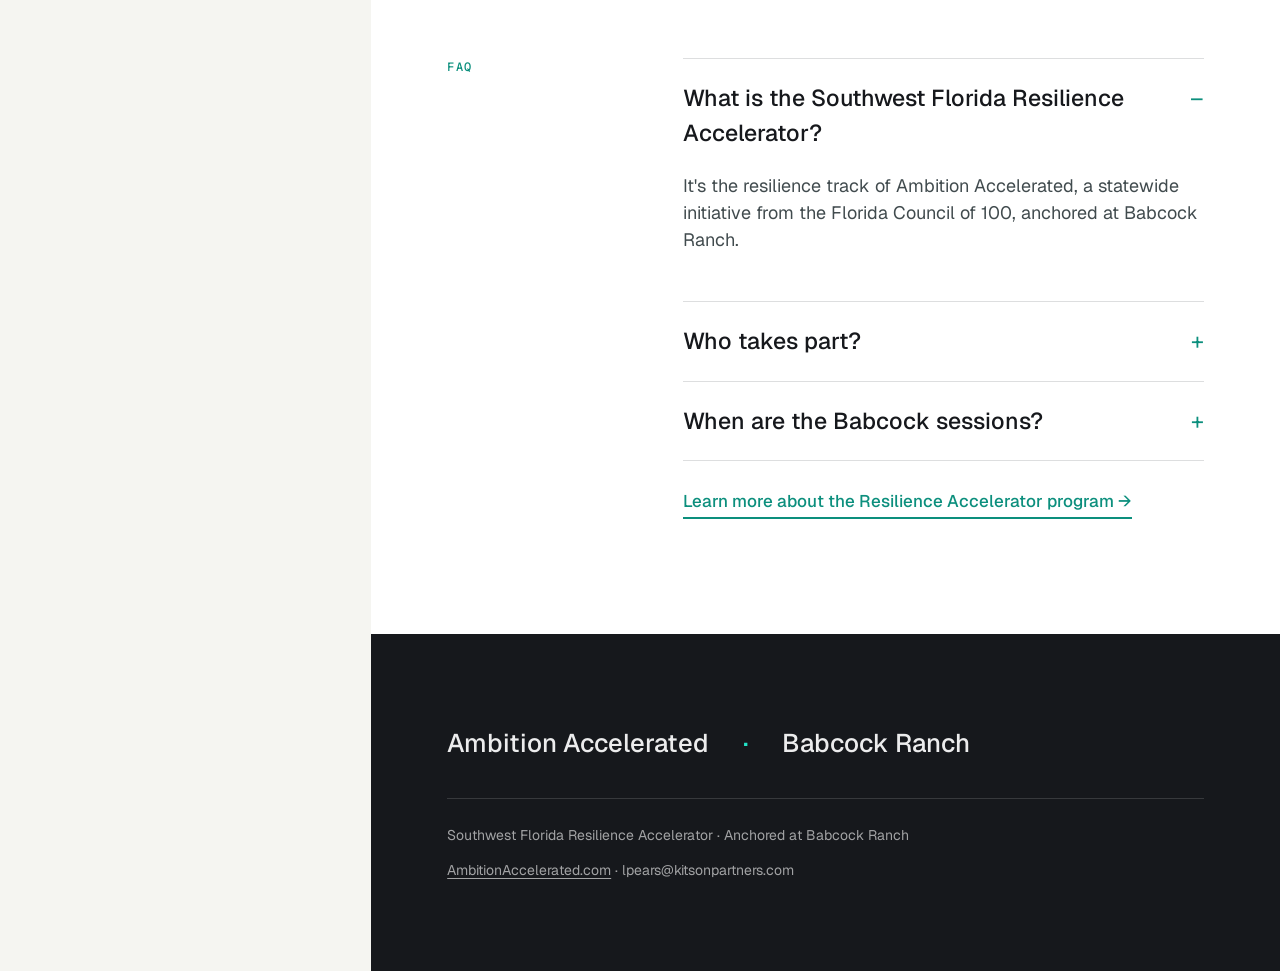
==== commit d2bb19cb: "removed social feed" ====
--- a/index.html
+++ b/index.html
@@ -144,17 +144,19 @@
     </div>
   </section>
 
+  <!-- Social links. The live Juicer feed is parked for now: the AA accounts are run by a third-party
+       vendor, so no admin access to connect them. Icons link out to the accelerator's channels instead.
+       Re-add the Juicer embed here if vendor access comes through later. -->
   <section class="pad reel" id="follow">
     <div class="reveal">
       <span class="eyebrow">Follow Along</span>
-      <h3 style="margin-top:12px">Watch the story unfold.</h3>
-      <p style="font-size:18px;color:#414b4e;max-width:560px;margin:16px 0 6px">The latest from the program's social channels, updating automatically.</p>
-      <div class="handles">@AmbitionAccel · @ambitionaccelerated</div>
-      <!-- Juicer social feed. NOTE: temporary placeholder source (Babcock's existing feed) so the layout is visible.
-           The accelerator's own feed needs the AA social accounts connected in Juicer (a login/OAuth step for the team),
-           after which we swap this one script line for the dedicated feed's embed. Display (grid vs slider/carousel)
-           is a setting on the feed in Juicer. -->
-      <div style="margin-top:26px"><script type="text/javascript" src="https://www.juicer.io/embed/babcock-ranch-0fce64fb-b76a-4071-a38e-97c7e713e350/embed-code.js" async defer></script></div>
+      <h3 style="margin-top:12px">Follow the accelerator.</h3>
+      <p style="font-size:18px;color:#414b4e;max-width:520px;margin:16px 0 0">Keep up with the program and its founders on social.</p>
+      <div class="social-row">
+        <a href="https://www.instagram.com/ambitionaccelerated/" target="_blank" rel="noopener noreferrer" aria-label="Instagram"><svg viewBox="0 0 24 24" aria-hidden="true"><path d="M12 2c2.7 0 3.05.01 4.12.06 1.06.05 1.79.22 2.43.47.66.26 1.22.6 1.77 1.15.55.55.89 1.11 1.15 1.77.25.64.42 1.37.47 2.43.05 1.07.06 1.42.06 4.12s-.01 3.05-.06 4.12c-.05 1.06-.22 1.79-.47 2.43a4.9 4.9 0 0 1-1.15 1.77c-.55.55-1.11.89-1.77 1.15-.64.25-1.37.42-2.43.47-1.07.05-1.42.06-4.12.06s-3.05-.01-4.12-.06c-1.06-.05-1.79-.22-2.43-.47a4.9 4.9 0 0 1-1.77-1.15 4.9 4.9 0 0 1-1.15-1.77c-.25-.64-.42-1.37-.47-2.43C2.01 15.05 2 14.7 2 12s.01-3.05.06-4.12c.05-1.06.22-1.79.47-2.43.26-.66.6-1.22 1.15-1.77.55-.55 1.11-.89 1.77-1.15.64-.25 1.37-.42 2.43-.47C8.95 2.01 9.3 2 12 2zm0 1.8c-2.66 0-2.97.01-4.02.06-.97.04-1.5.21-1.85.34-.47.18-.8.4-1.15.75-.35.35-.57.68-.75 1.15-.13.35-.3.88-.34 1.85-.05 1.05-.06 1.36-.06 4.02s.01 2.97.06 4.02c.04.97.21 1.5.34 1.85.18.47.4.8.75 1.15.35.35.68.57 1.15.75.35.13.88.3 1.85.34 1.05.05 1.36.06 4.02.06s2.97-.01 4.02-.06c.97-.04 1.5-.21 1.85-.34.47-.18.8-.4 1.15-.75.35-.35.57-.68.75-1.15.13-.35.3-.88.34-1.85.05-1.05.06-1.36.06-4.02s-.01-2.97-.06-4.02c-.04-.97-.21-1.5-.34-1.85a3.1 3.1 0 0 0-.75-1.15 3.1 3.1 0 0 0-1.15-.75c-.35-.13-.88-.3-1.85-.34-1.05-.05-1.36-.06-4.02-.06zm0 3.06a5.14 5.14 0 1 1 0 10.28 5.14 5.14 0 0 1 0-10.28zm0 1.8a3.34 3.34 0 1 0 0 6.68 3.34 3.34 0 0 0 0-6.68zm5.34-3.2a1.2 1.2 0 1 1 0 2.4 1.2 1.2 0 0 1 0-2.4z"/></svg></a>
+        <a href="https://www.facebook.com/profile.php?id=61564595977448" target="_blank" rel="noopener noreferrer" aria-label="Facebook"><svg viewBox="0 0 24 24" aria-hidden="true"><path d="M22 12a10 10 0 1 0-11.56 9.88v-6.99H7.9V12h2.54V9.8c0-2.5 1.49-3.89 3.77-3.89 1.09 0 2.24.2 2.24.2v2.46h-1.26c-1.24 0-1.63.77-1.63 1.56V12h2.78l-.44 2.89h-2.34v6.99A10 10 0 0 0 22 12z"/></svg></a>
+        <a href="https://www.linkedin.com/company/ambitionaccelerated/" target="_blank" rel="noopener noreferrer" aria-label="LinkedIn"><svg viewBox="0 0 24 24" aria-hidden="true"><path d="M4.98 3.5a2.5 2.5 0 1 1 0 5 2.5 2.5 0 0 1 0-5zM3 9h4v12H3V9zm6 0h3.8v1.64h.05c.53-1 1.83-2.06 3.76-2.06 4.02 0 4.76 2.65 4.76 6.09V21h-4v-5.4c0-1.29-.02-2.94-1.79-2.94-1.8 0-2.07 1.4-2.07 2.85V21H9V9z"/></svg></a>
+      </div>
     </div>
   </section>
 
--- a/styles.css
+++ b/styles.css
@@ -135,6 +135,8 @@
 .page-head .eyebrow{margin-bottom:16px;display:block}
 .page-head h1{font-family:var(--display);font-weight:800;font-size:clamp(36px,5.2vw,64px);line-height:1.0;letter-spacing:-.025em}
 .page-head .lead{font-size:clamp(18px,1.6vw,21px);color:#414b4e;max-width:640px;margin-top:20px;line-height:1.55}
+.bandfull{width:100%;height:clamp(280px,34vw,440px);overflow:hidden;position:relative;margin:clamp(28px,4vw,44px) 0 0}
+.bandfull img{width:100%;height:100%;object-fit:cover}
 .prose{padding:clamp(34px,4vw,52px) min(8vw,76px) clamp(64px,8vw,110px);max-width:900px}
 .prose h2{font-family:var(--display);font-weight:700;font-size:clamp(24px,3vw,38px);line-height:1.05;letter-spacing:-.015em;margin:clamp(38px,5vw,60px) 0 16px}
 .prose h2:first-child{margin-top:0}
@@ -212,6 +214,12 @@
 .reel .frame .play::after{content:"";border-left:17px solid #0e0f12;border-top:10px solid transparent;border-bottom:10px solid transparent;margin-left:4px}
 .reel .frame .lbl{position:absolute;bottom:16px;left:0;right:0;text-align:center;font-family:var(--mono);font-size:10px;letter-spacing:.15em;text-transform:uppercase;color:var(--aqua-2)}
 
+/* social icon links (home Follow Along) */
+.social-row{display:flex;gap:14px;margin-top:26px}
+.social-row a{width:52px;height:52px;border-radius:50%;background:var(--graphite);color:#fff;display:flex;align-items:center;justify-content:center;text-decoration:none;transition:background .2s,transform .2s}
+.social-row a:hover{background:var(--aqua-ink);transform:translateY(-2px)}
+.social-row svg{width:22px;height:22px;fill:currentColor}
+
 /* large quote block with photo (About) */
 .qblock{display:flex;gap:28px;align-items:flex-start;margin:6px 0 38px;max-width:880px}
 .qblock.right{flex-direction:row-reverse}
@@ -221,14 +229,17 @@
 .qblock .qt{font-family:var(--display);font-weight:500;font-size:clamp(19px,2vw,25px);line-height:1.36;color:var(--ink);margin:0}
 .qblock cite{display:block;margin-top:14px;font-style:normal;font-size:13.5px;color:var(--slate);letter-spacing:.01em}
 
-/* light testimonial bands (About quotes) */
-.tband{background:#fff;border:1px solid var(--line);border-radius:16px;padding:32px 36px;display:flex;gap:26px;
-  align-items:flex-start;margin:6px 0 16px;max-width:880px;box-shadow:0 10px 34px rgba(0,0,0,.05)}
+/* editorial testimonials (About quotes) — photo flush, sized to the text height, in a soft card */
+.tband{display:flex;gap:32px;align-items:stretch;margin:8px 0 20px;max-width:920px;
+  background:#f0f6f5;border:1px solid rgba(12,143,125,.18);border-radius:14px;padding:30px 32px}
 .tband:last-child{margin-bottom:0}
-.tband .ph{width:92px;height:92px;border-radius:50%;object-fit:cover;object-position:center 22%;
-  border:3px solid rgba(34,227,199,.55);flex:none}
-.tband .qt{font-family:var(--display);font-weight:500;font-size:clamp(17px,1.7vw,21px);line-height:1.45;color:var(--ink);margin:0}
-.tband cite{display:block;margin-top:14px;font-family:var(--mono);font-size:12px;letter-spacing:.04em;color:var(--aqua-ink)}
+.tband.right{flex-direction:row-reverse}
+.tband .ph{position:relative;width:clamp(200px,40%,320px);flex:none;align-self:stretch;min-height:210px;
+  border-radius:4px;overflow:hidden;border:1px solid var(--line)}
+.tband .ph img{position:absolute;inset:0;width:100%;height:100%;object-fit:cover;object-position:center 22%}
+.tband .qbody{flex:1;display:flex;flex-direction:column;justify-content:center}
+.tband .qt{font-family:var(--display);font-weight:500;font-size:clamp(17px,1.7vw,21px);line-height:1.5;color:var(--ink);margin:0}
+.tband cite{display:block;margin-top:18px;font-family:var(--mono);font-size:12px;letter-spacing:.04em;color:var(--aqua-ink)}
 
 /* participant rail (home Participants section) */
 .prail-nav{display:flex;gap:8px}
@@ -280,7 +291,8 @@
   .pcard2{flex:0 0 76%}
   .qblock,.qblock.right{flex-direction:column;gap:16px}
   .qblock .photo{width:96px;height:96px}
-  .tband{flex-direction:column;gap:16px;padding:26px 24px}
+  .tband,.tband.right{flex-direction:column;gap:16px;padding:22px 20px}
+  .tband .ph{width:100%;align-self:auto;height:240px;min-height:0}
   .hero{height:82vh}
   .gate{margin-left:0}
   .newslist .item{flex-direction:column;gap:6px}
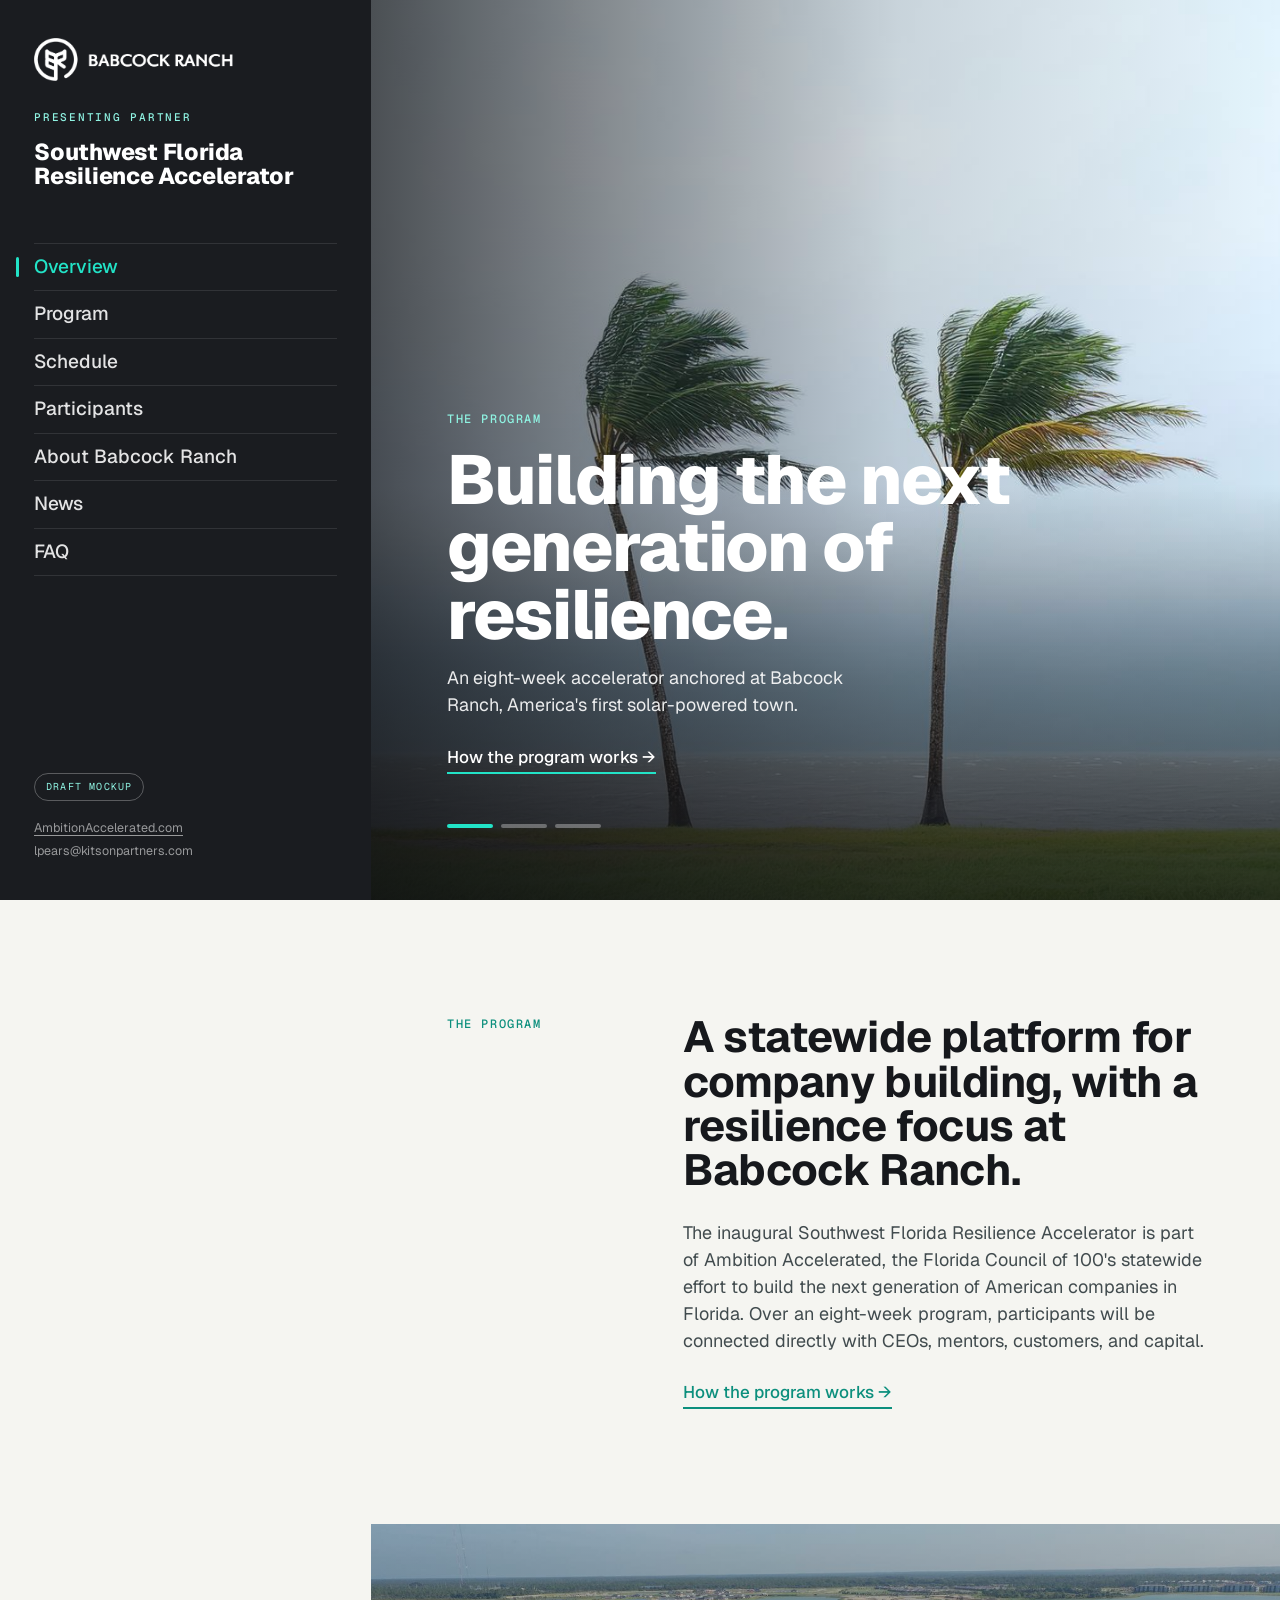
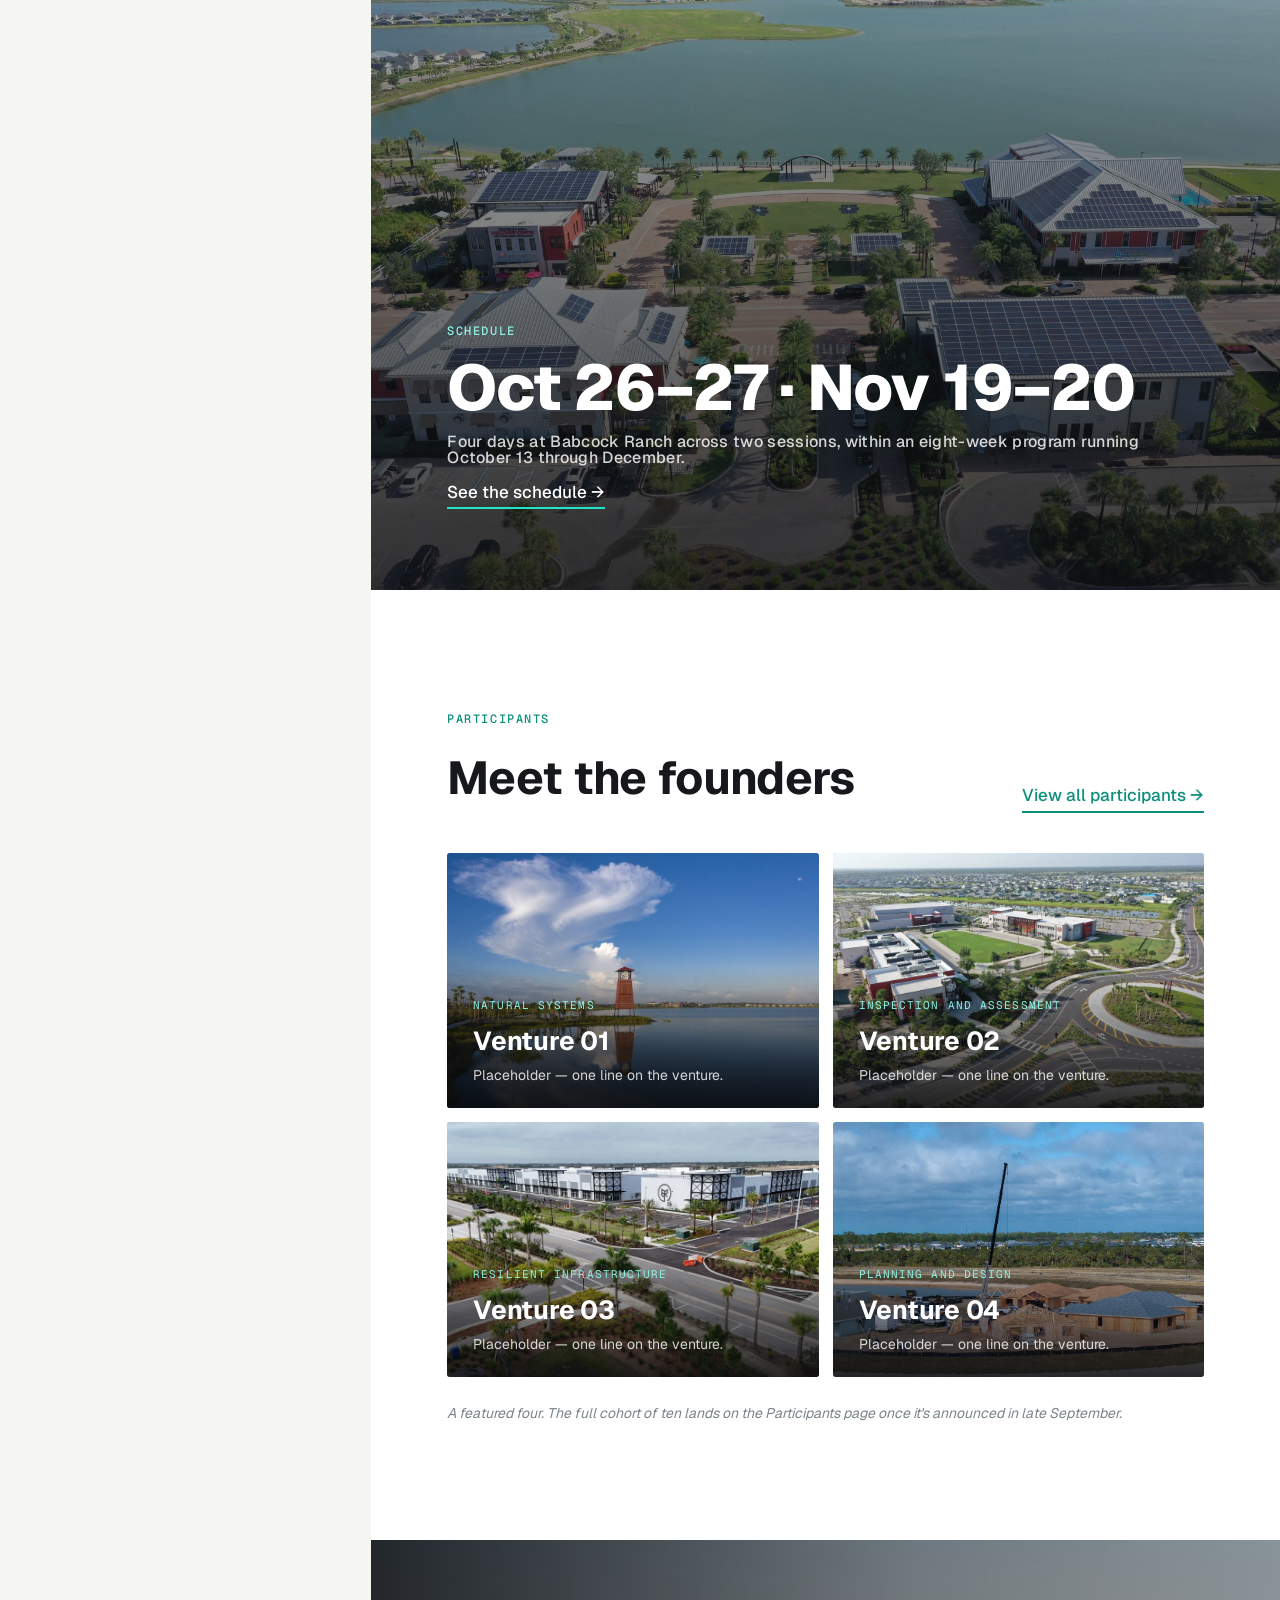
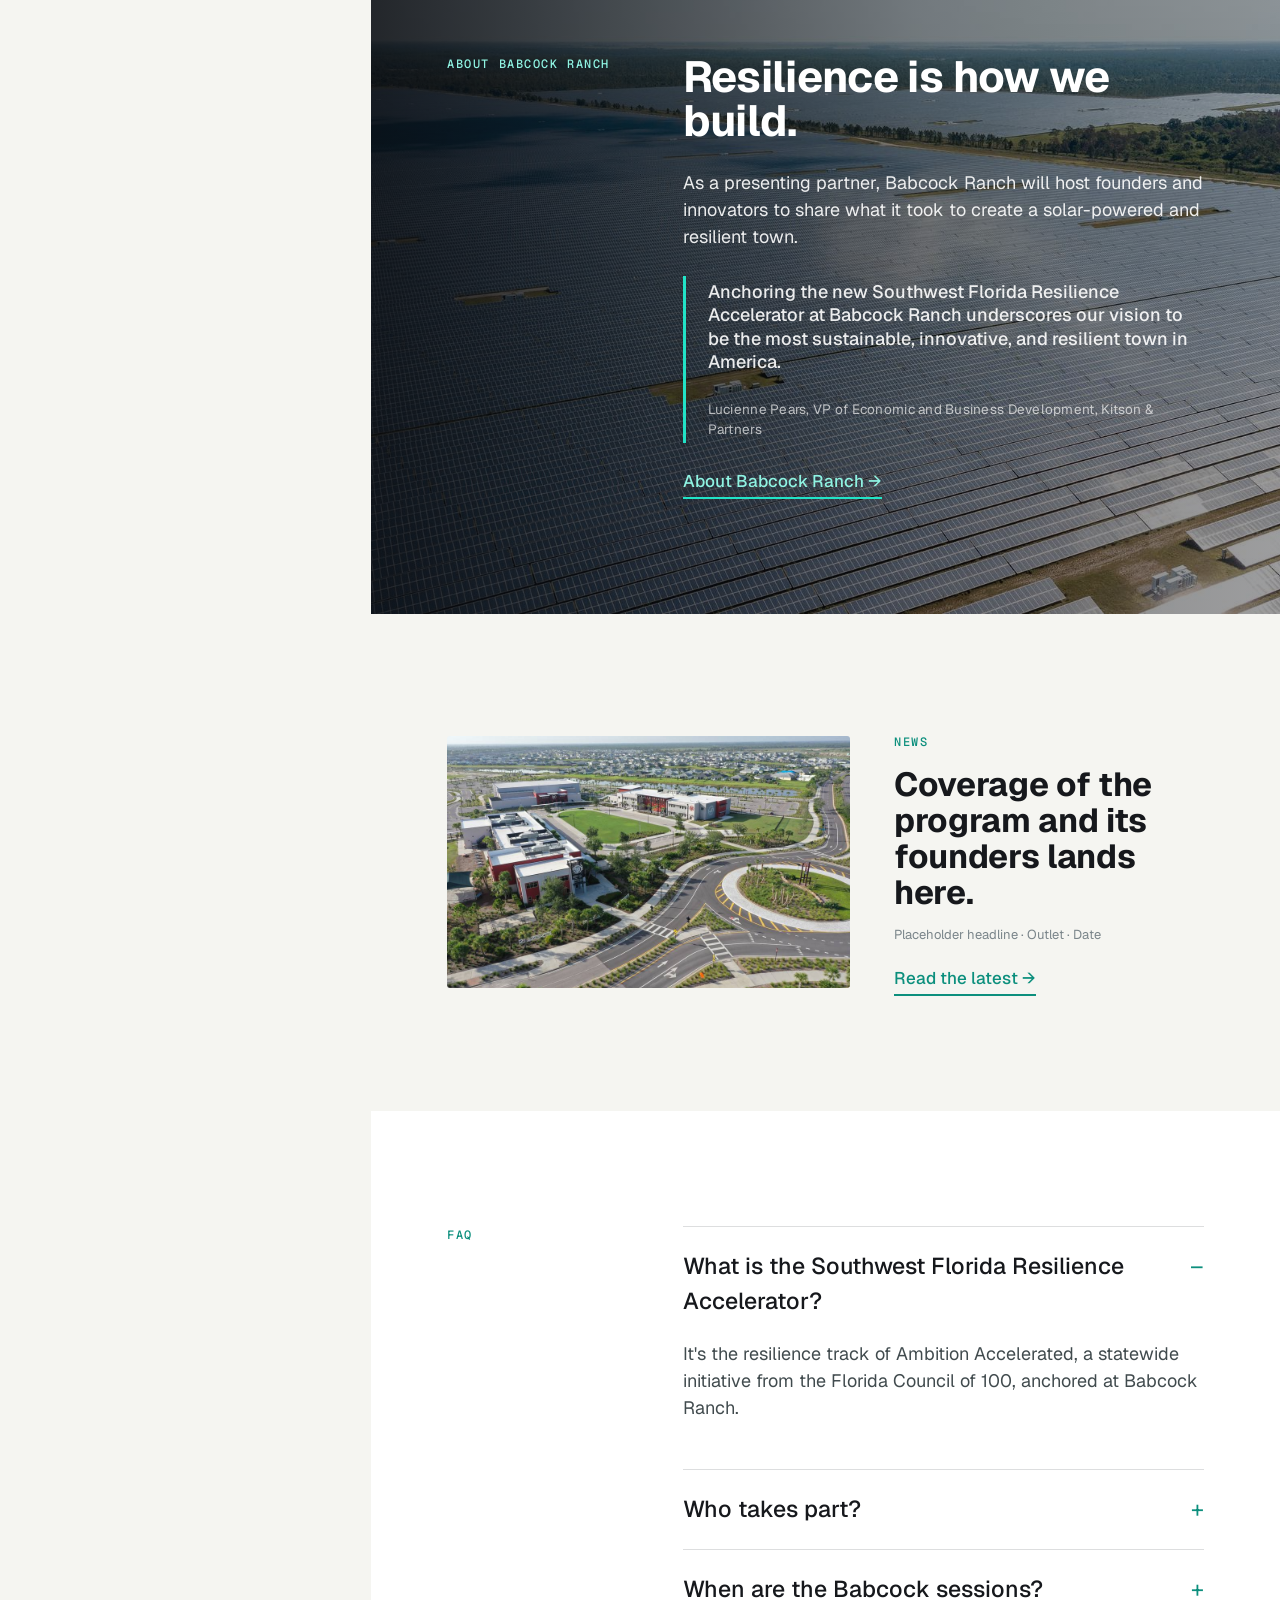
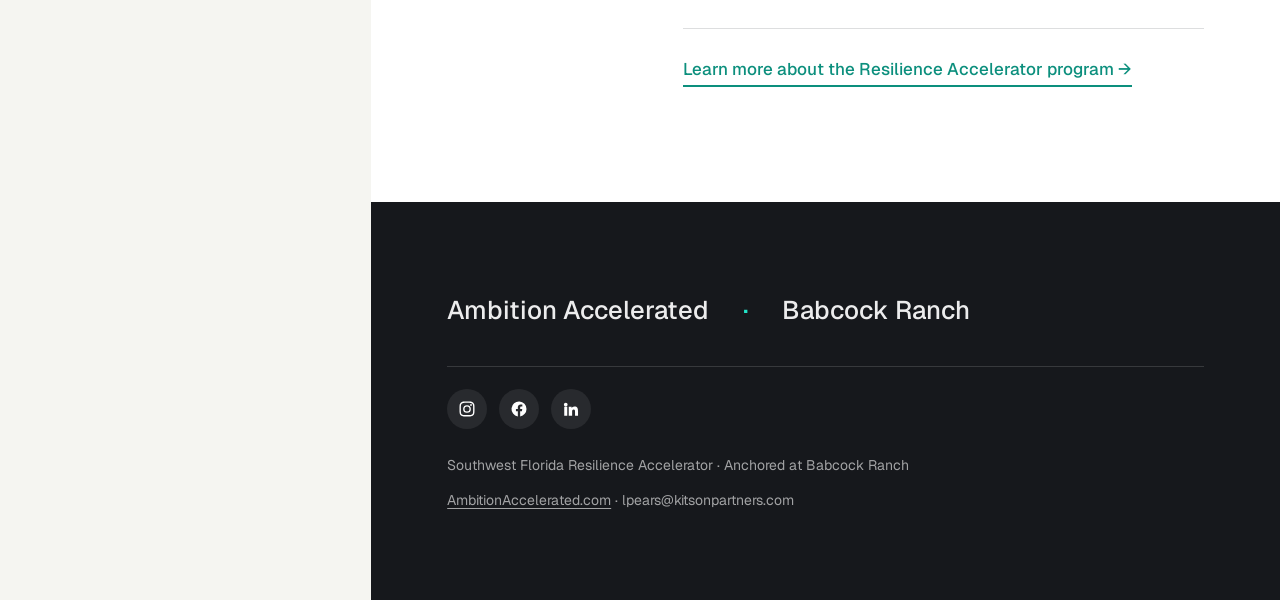
==== commit a3f09cd3: "added social to the footer" ====
--- a/index.html
+++ b/index.html
@@ -144,21 +144,6 @@
     </div>
   </section>
 
-  <!-- Social links. The live Juicer feed is parked for now: the AA accounts are run by a third-party
-       vendor, so no admin access to connect them. Icons link out to the accelerator's channels instead.
-       Re-add the Juicer embed here if vendor access comes through later. -->
-  <section class="pad reel" id="follow">
-    <div class="reveal">
-      <span class="eyebrow">Follow Along</span>
-      <h3 style="margin-top:12px">Follow the accelerator.</h3>
-      <p style="font-size:18px;color:#414b4e;max-width:520px;margin:16px 0 0">Keep up with the program and its founders on social.</p>
-      <div class="social-row">
-        <a href="https://www.instagram.com/ambitionaccelerated/" target="_blank" rel="noopener noreferrer" aria-label="Instagram"><svg viewBox="0 0 24 24" aria-hidden="true"><path d="M12 2c2.7 0 3.05.01 4.12.06 1.06.05 1.79.22 2.43.47.66.26 1.22.6 1.77 1.15.55.55.89 1.11 1.15 1.77.25.64.42 1.37.47 2.43.05 1.07.06 1.42.06 4.12s-.01 3.05-.06 4.12c-.05 1.06-.22 1.79-.47 2.43a4.9 4.9 0 0 1-1.15 1.77c-.55.55-1.11.89-1.77 1.15-.64.25-1.37.42-2.43.47-1.07.05-1.42.06-4.12.06s-3.05-.01-4.12-.06c-1.06-.05-1.79-.22-2.43-.47a4.9 4.9 0 0 1-1.77-1.15 4.9 4.9 0 0 1-1.15-1.77c-.25-.64-.42-1.37-.47-2.43C2.01 15.05 2 14.7 2 12s.01-3.05.06-4.12c.05-1.06.22-1.79.47-2.43.26-.66.6-1.22 1.15-1.77.55-.55 1.11-.89 1.77-1.15.64-.25 1.37-.42 2.43-.47C8.95 2.01 9.3 2 12 2zm0 1.8c-2.66 0-2.97.01-4.02.06-.97.04-1.5.21-1.85.34-.47.18-.8.4-1.15.75-.35.35-.57.68-.75 1.15-.13.35-.3.88-.34 1.85-.05 1.05-.06 1.36-.06 4.02s.01 2.97.06 4.02c.04.97.21 1.5.34 1.85.18.47.4.8.75 1.15.35.35.68.57 1.15.75.35.13.88.3 1.85.34 1.05.05 1.36.06 4.02.06s2.97-.01 4.02-.06c.97-.04 1.5-.21 1.85-.34.47-.18.8-.4 1.15-.75.35-.35.57-.68.75-1.15.13-.35.3-.88.34-1.85.05-1.05.06-1.36.06-4.02s-.01-2.97-.06-4.02c-.04-.97-.21-1.5-.34-1.85a3.1 3.1 0 0 0-.75-1.15 3.1 3.1 0 0 0-1.15-.75c-.35-.13-.88-.3-1.85-.34-1.05-.05-1.36-.06-4.02-.06zm0 3.06a5.14 5.14 0 1 1 0 10.28 5.14 5.14 0 0 1 0-10.28zm0 1.8a3.34 3.34 0 1 0 0 6.68 3.34 3.34 0 0 0 0-6.68zm5.34-3.2a1.2 1.2 0 1 1 0 2.4 1.2 1.2 0 0 1 0-2.4z"/></svg></a>
-        <a href="https://www.facebook.com/profile.php?id=61564595977448" target="_blank" rel="noopener noreferrer" aria-label="Facebook"><svg viewBox="0 0 24 24" aria-hidden="true"><path d="M22 12a10 10 0 1 0-11.56 9.88v-6.99H7.9V12h2.54V9.8c0-2.5 1.49-3.89 3.77-3.89 1.09 0 2.24.2 2.24.2v2.46h-1.26c-1.24 0-1.63.77-1.63 1.56V12h2.78l-.44 2.89h-2.34v6.99A10 10 0 0 0 22 12z"/></svg></a>
-        <a href="https://www.linkedin.com/company/ambitionaccelerated/" target="_blank" rel="noopener noreferrer" aria-label="LinkedIn"><svg viewBox="0 0 24 24" aria-hidden="true"><path d="M4.98 3.5a2.5 2.5 0 1 1 0 5 2.5 2.5 0 0 1 0-5zM3 9h4v12H3V9zm6 0h3.8v1.64h.05c.53-1 1.83-2.06 3.76-2.06 4.02 0 4.76 2.65 4.76 6.09V21h-4v-5.4c0-1.29-.02-2.94-1.79-2.94-1.8 0-2.07 1.4-2.07 2.85V21H9V9z"/></svg></a>
-      </div>
-    </div>
-  </section>
 
   <section class="pad faq" id="faq">
     <div class="statement reveal">
@@ -176,6 +161,11 @@
 
   <footer>
     <div class="partners">Ambition Accelerated <span>·</span> Babcock Ranch</div>
+    <div class="footer-social">
+      <a href="https://www.instagram.com/ambitionaccelerated/" target="_blank" rel="noopener noreferrer" aria-label="Instagram"><svg viewBox="0 0 24 24" aria-hidden="true"><path d="M12 2c2.7 0 3.05.01 4.12.06 1.06.05 1.79.22 2.43.47.66.26 1.22.6 1.77 1.15.55.55.89 1.11 1.15 1.77.25.64.42 1.37.47 2.43.05 1.07.06 1.42.06 4.12s-.01 3.05-.06 4.12c-.05 1.06-.22 1.79-.47 2.43a4.9 4.9 0 0 1-1.15 1.77c-.55.55-1.11.89-1.77 1.15-.64.25-1.37.42-2.43.47-1.07.05-1.42.06-4.12.06s-3.05-.01-4.12-.06c-1.06-.05-1.79-.22-2.43-.47a4.9 4.9 0 0 1-1.77-1.15 4.9 4.9 0 0 1-1.15-1.77c-.25-.64-.42-1.37-.47-2.43C2.01 15.05 2 14.7 2 12s.01-3.05.06-4.12c.05-1.06.22-1.79.47-2.43.26-.66.6-1.22 1.15-1.77.55-.55 1.11-.89 1.77-1.15.64-.25 1.37-.42 2.43-.47C8.95 2.01 9.3 2 12 2zm0 1.8c-2.66 0-2.97.01-4.02.06-.97.04-1.5.21-1.85.34-.47.18-.8.4-1.15.75-.35.35-.57.68-.75 1.15-.13.35-.3.88-.34 1.85-.05 1.05-.06 1.36-.06 4.02s.01 2.97.06 4.02c.04.97.21 1.5.34 1.85.18.47.4.8.75 1.15.35.35.68.57 1.15.75.35.13.88.3 1.85.34 1.05.05 1.36.06 4.02.06s2.97-.01 4.02-.06c.97-.04 1.5-.21 1.85-.34.47-.18.8-.4 1.15-.75.35-.35.57-.68.75-1.15.13-.35.3-.88.34-1.85.05-1.05.06-1.36.06-4.02s-.01-2.97-.06-4.02c-.04-.97-.21-1.5-.34-1.85a3.1 3.1 0 0 0-.75-1.15 3.1 3.1 0 0 0-1.15-.75c-.35-.13-.88-.3-1.85-.34-1.05-.05-1.36-.06-4.02-.06zm0 3.06a5.14 5.14 0 1 1 0 10.28 5.14 5.14 0 0 1 0-10.28zm0 1.8a3.34 3.34 0 1 0 0 6.68 3.34 3.34 0 0 0 0-6.68zm5.34-3.2a1.2 1.2 0 1 1 0 2.4 1.2 1.2 0 0 1 0-2.4z"/></svg></a>
+      <a href="https://www.facebook.com/profile.php?id=61564595977448" target="_blank" rel="noopener noreferrer" aria-label="Facebook"><svg viewBox="0 0 24 24" aria-hidden="true"><path d="M22 12a10 10 0 1 0-11.56 9.88v-6.99H7.9V12h2.54V9.8c0-2.5 1.49-3.89 3.77-3.89 1.09 0 2.24.2 2.24.2v2.46h-1.26c-1.24 0-1.63.77-1.63 1.56V12h2.78l-.44 2.89h-2.34v6.99A10 10 0 0 0 22 12z"/></svg></a>
+      <a href="https://www.linkedin.com/company/ambitionaccelerated/" target="_blank" rel="noopener noreferrer" aria-label="LinkedIn"><svg viewBox="0 0 24 24" aria-hidden="true"><path d="M4.98 3.5a2.5 2.5 0 1 1 0 5 2.5 2.5 0 0 1 0-5zM3 9h4v12H3V9zm6 0h3.8v1.64h.05c.53-1 1.83-2.06 3.76-2.06 4.02 0 4.76 2.65 4.76 6.09V21h-4v-5.4c0-1.29-.02-2.94-1.79-2.94-1.8 0-2.07 1.4-2.07 2.85V21H9V9z"/></svg></a>
+    </div>
     <div class="fbot">
       <div>Southwest Florida Resilience Accelerator · Anchored at Babcock Ranch</div>
       <div><a target="_blank" rel="noopener noreferrer" href="https://ambitionaccelerated.com/southwest">AmbitionAccelerated.com</a> · lpears@kitsonpartners.com</div>
--- a/styles.css
+++ b/styles.css
@@ -129,6 +129,11 @@
 footer .partners span{color:var(--aqua)}
 footer .fbot{display:flex;justify-content:space-between;flex-wrap:wrap;gap:14px;margin-top:26px;font-size:14px;color:rgba(255,255,255,.6)}
 footer a{text-decoration:underline;text-underline-offset:3px}
+footer .footer-social{display:flex;gap:12px;margin:22px 0 0}
+footer .footer-social a{width:40px;height:40px;border-radius:50%;background:rgba(255,255,255,.08);color:#fff;
+  display:flex;align-items:center;justify-content:center;text-decoration:none;transition:background .2s,color .2s}
+footer .footer-social a:hover{background:var(--aqua);color:var(--deep)}
+footer .footer-social svg{width:18px;height:18px;fill:currentColor}
 
 /* ============ INTERIOR PAGES ============ */
 .page-head{padding:clamp(64px,9vw,120px) min(8vw,76px) 0}
